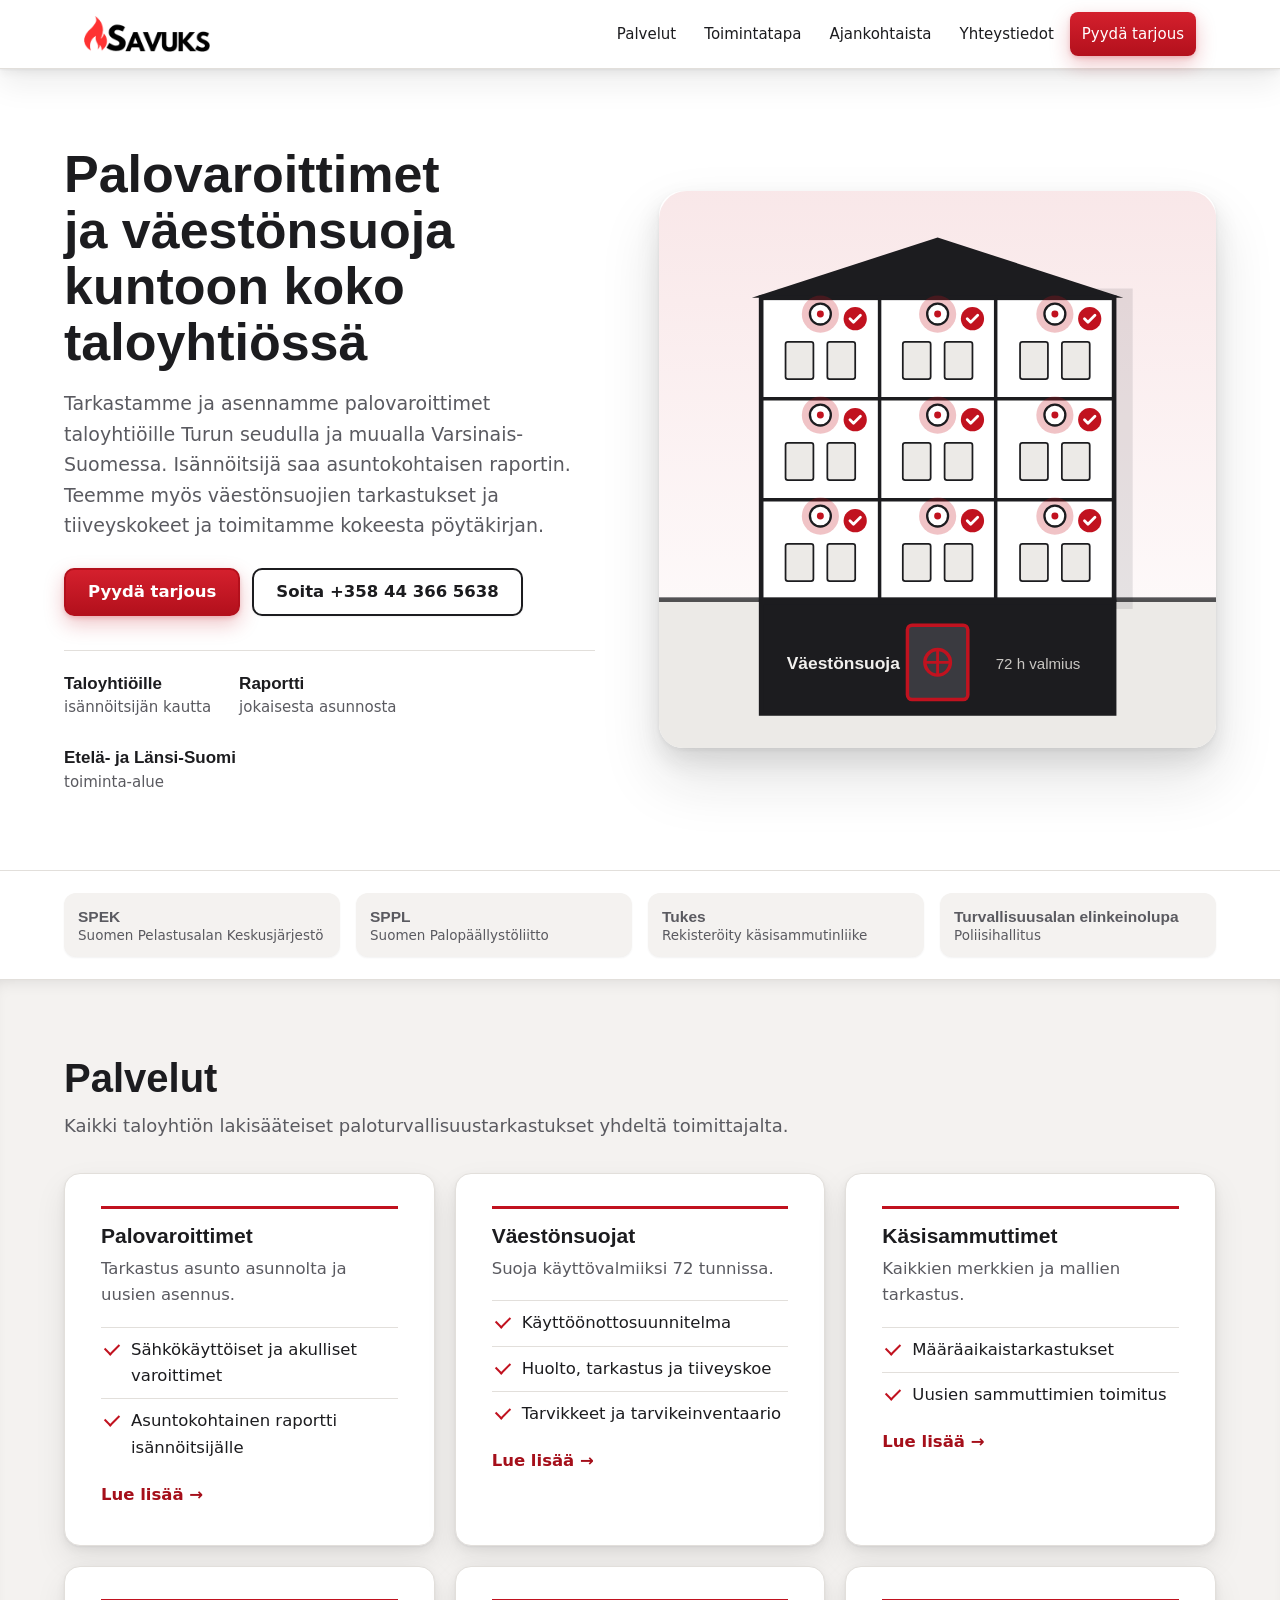
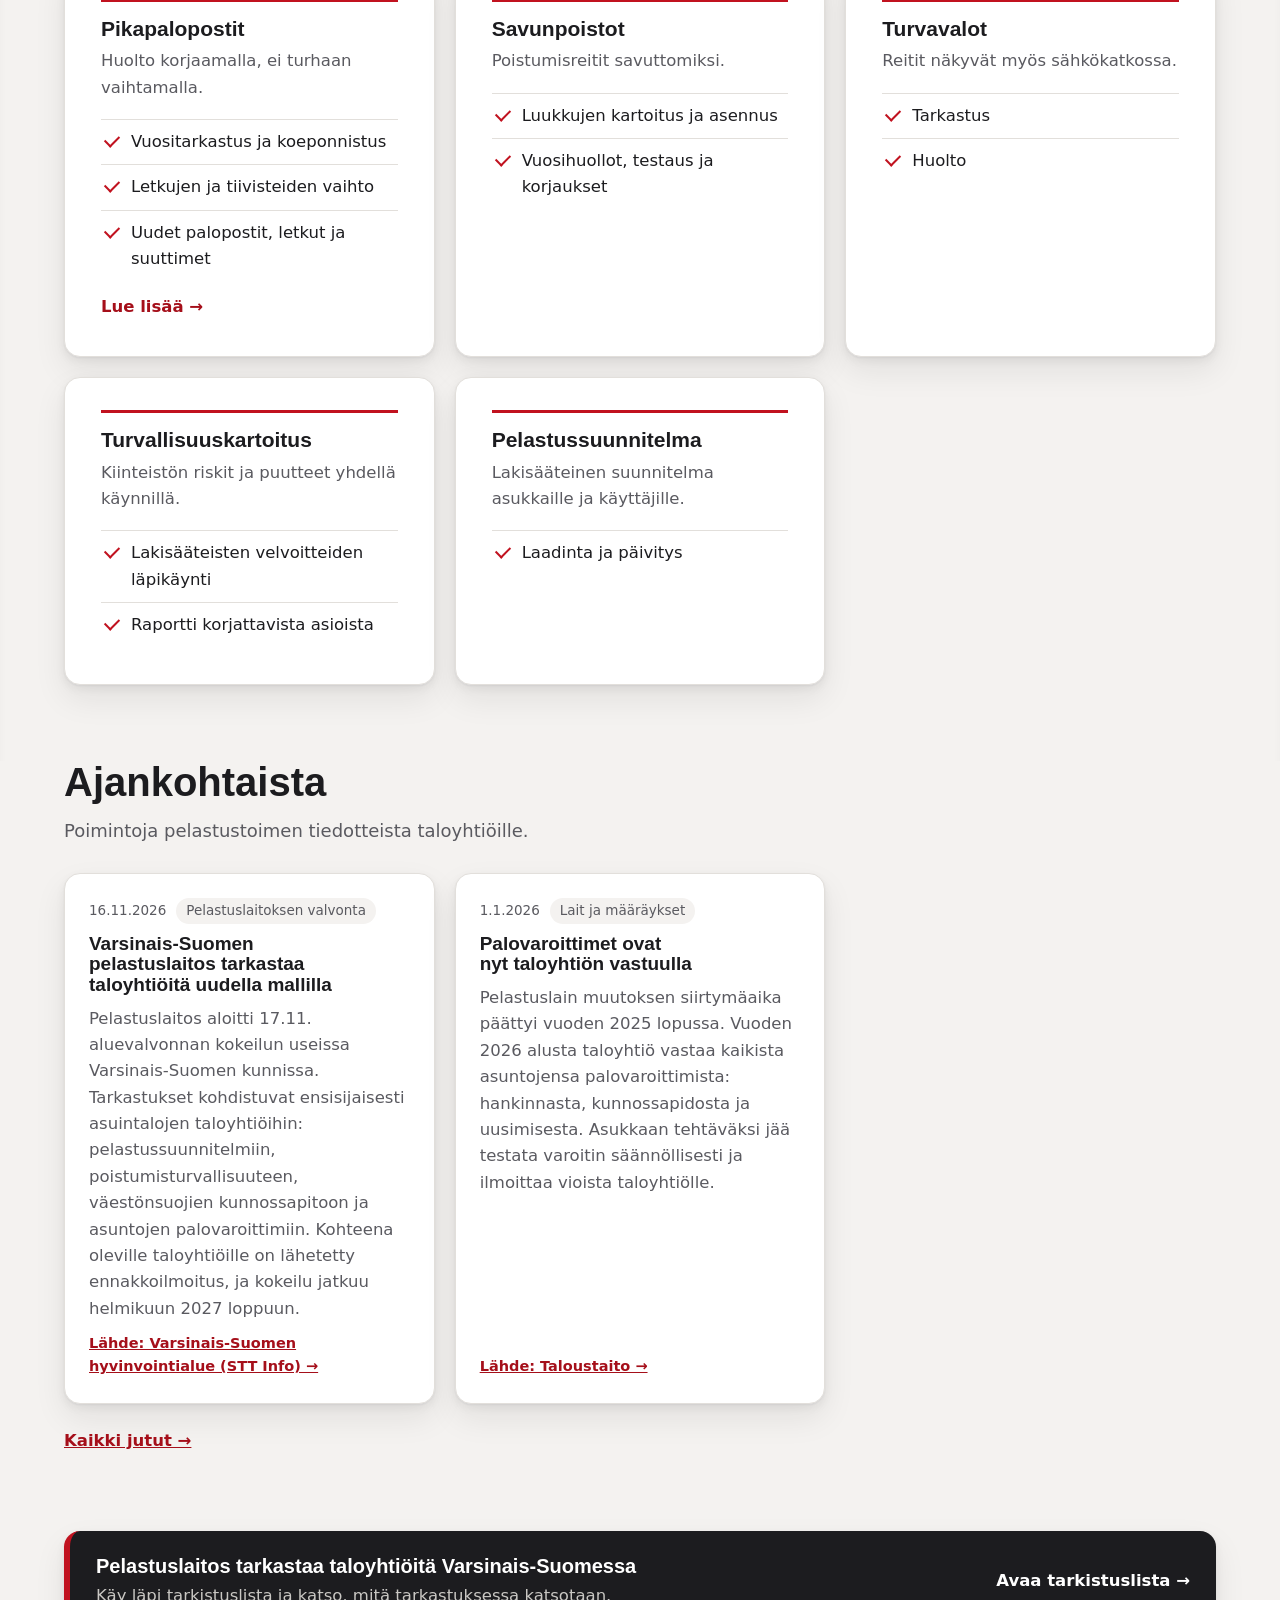
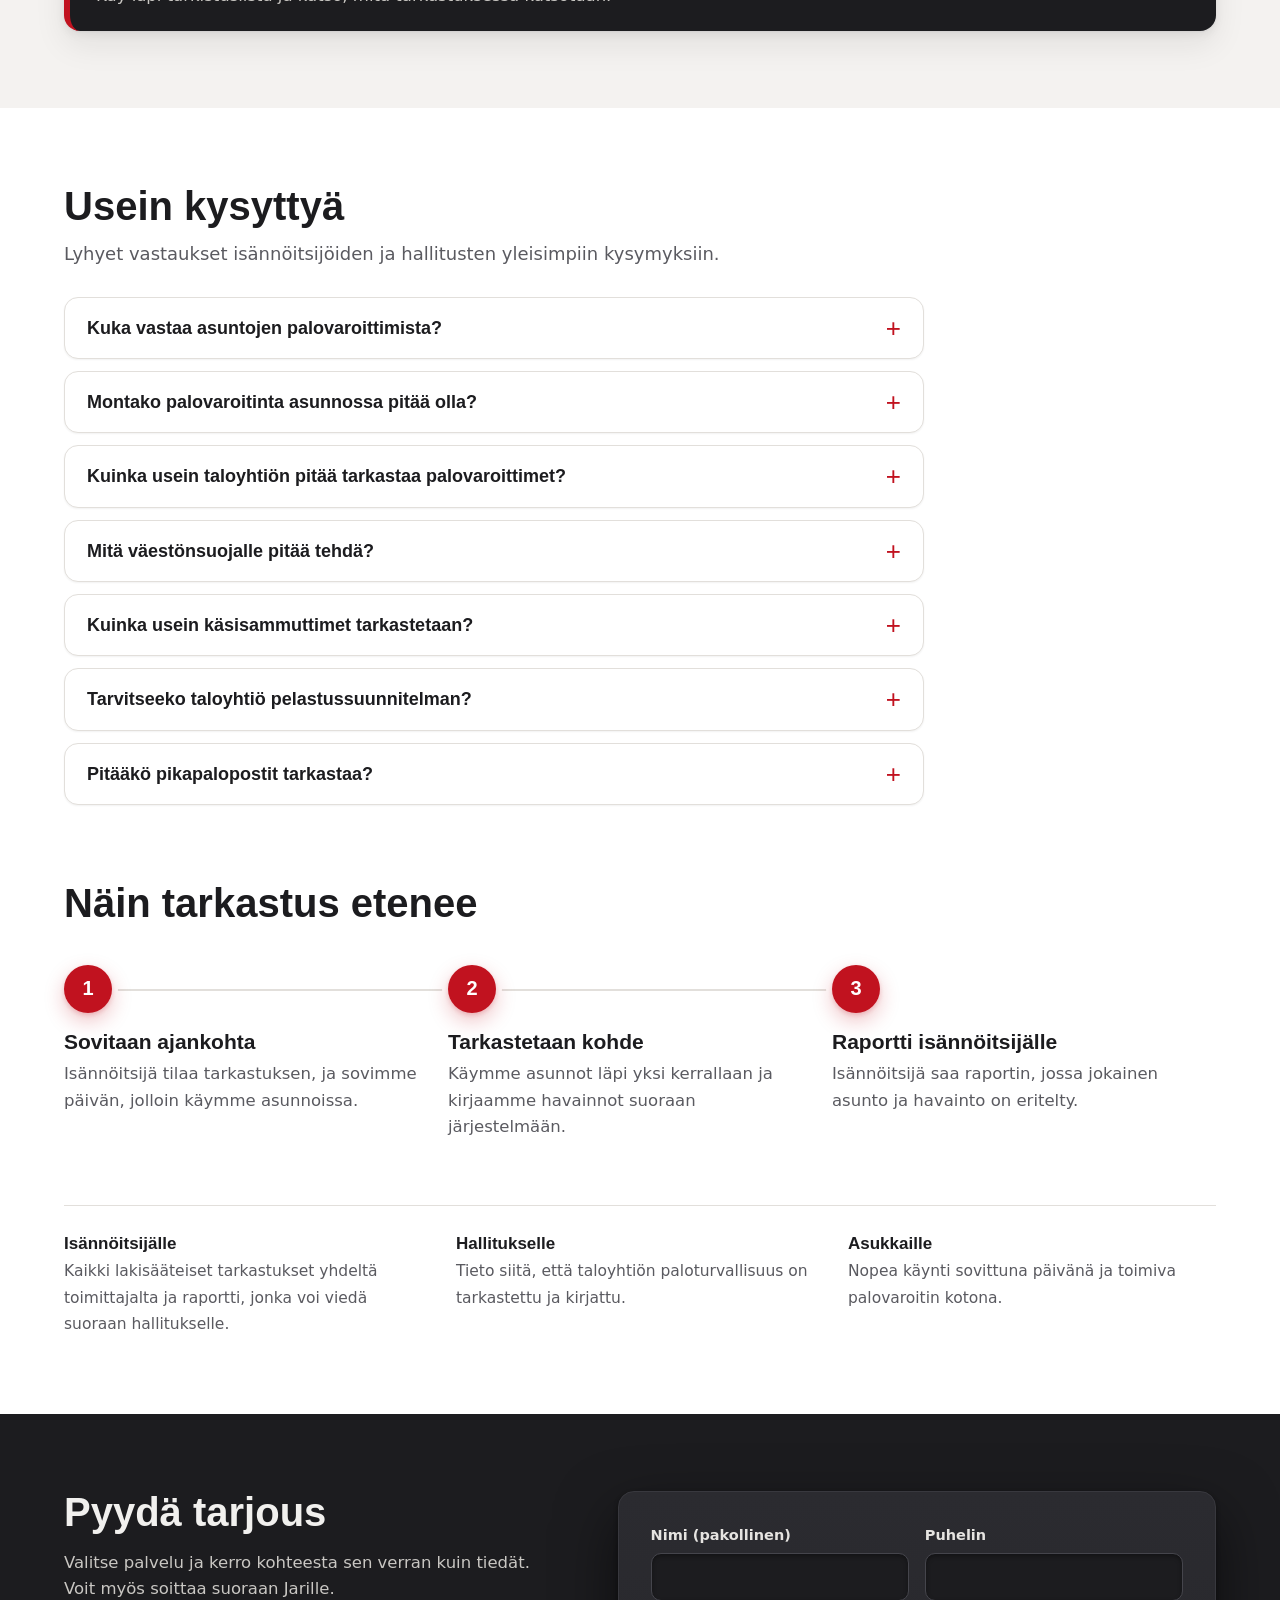
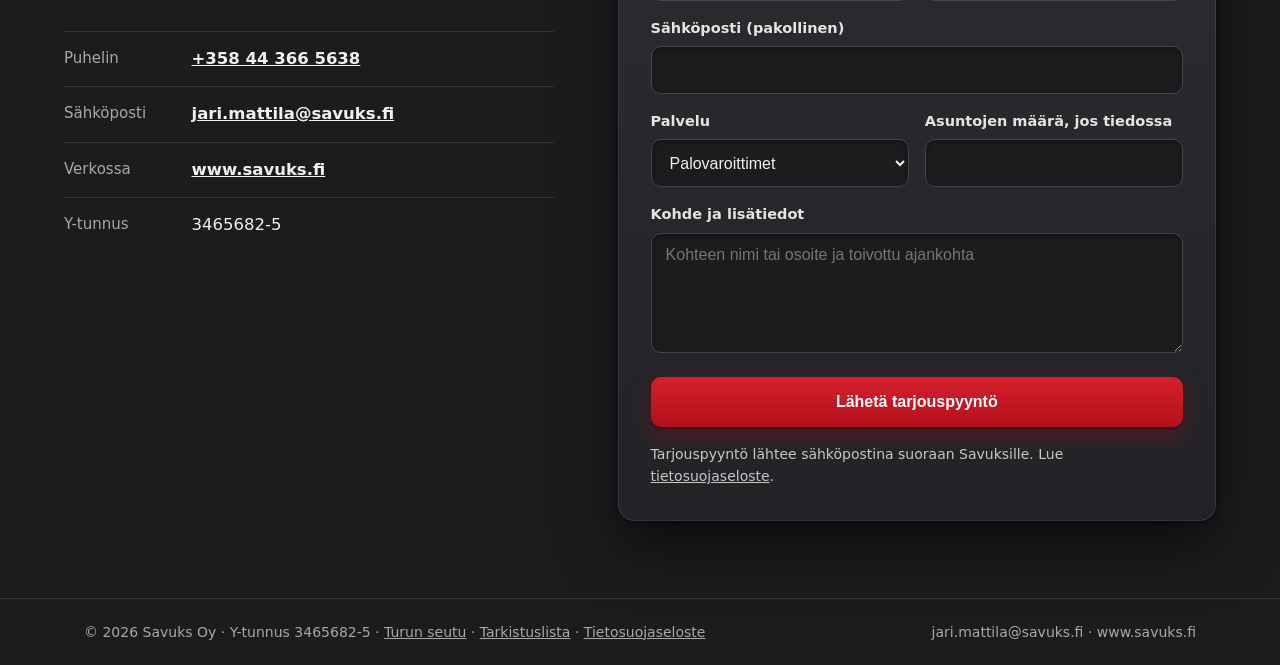
==== index.html @ 0948b520 "Tarjouspyyntöjen lähde: Google Ads -klikkauksen tunniste ilman evästeitä lahde.js kuljettaa gclid-tu" ====
<!DOCTYPE html>
<html lang="fi">
<head>
<meta charset="utf-8">
<meta name="viewport" content="width=device-width, initial-scale=1">
<title>Taloyhtiön paloturvallisuus Turun seudulla | Savuks Oy</title>
<meta name="description" content="Taloyhtiöiden paloturvallisuus yhdeltä toimittajalta: palovaroittimet, väestönsuojat, käsisammuttimet, pikapalopostit ja turvavalot. Etelä- ja Länsi-Suomi.">
<link rel="icon" href="[data-uri]">
<link rel="canonical" href="https://www.savuks.fi/">
<meta property="og:type" content="website">
<meta property="og:locale" content="fi_FI">
<meta property="og:site_name" content="Savuks Oy">
<meta property="og:title" content="Savuks Oy – taloyhtiön paloturvallisuus">
<meta property="og:description" content="Taloyhtiöiden paloturvallisuus yhdeltä toimittajalta: palovaroittimet, väestönsuojat, käsisammuttimet, pikapalopostit, savunpoistot ja turvavalot. Etelä- ja Länsi-Suomi.">
<meta property="og:url" content="https://www.savuks.fi/">
<meta property="og:image" content="https://www.savuks.fi/og-kuva.png">
<meta property="og:image:width" content="1200">
<meta property="og:image:height" content="630">
<meta name="twitter:card" content="summary_large_image">
<script type="application/ld+json">{"@context": "https://schema.org", "@type": "LocalBusiness", "name": "Savuks Oy", "url": "https://www.savuks.fi/", "logo": "https://www.savuks.fi/og-kuva.png", "image": "https://www.savuks.fi/og-kuva.png", "telephone": "+358443665638", "email": "jari.mattila@savuks.fi", "taxID": "3465682-5", "areaServed": ["Etelä-Suomi", "Länsi-Suomi"], "description": "Taloyhtiöiden paloturvallisuuspalvelut: palovaroittimet, väestönsuojat, käsisammuttimet, pikapalopostit, savunpoistot, turvavalot, turvallisuuskartoitukset ja pelastussuunnitelmat.", "makesOffer": [{"@type": "Offer", "itemOffered": {"@type": "Service", "name": "Palovaroittimien tarkastus ja asennus"}}, {"@type": "Offer", "itemOffered": {"@type": "Service", "name": "Väestönsuojan tarkastus, tiiveyskoe ja käyttöönottosuunnitelma"}}, {"@type": "Offer", "itemOffered": {"@type": "Service", "name": "Käsisammuttimien tarkastus ja huolto"}}, {"@type": "Offer", "itemOffered": {"@type": "Service", "name": "Pikapalopostien tarkastus, koeponnistus ja korjaukset"}}, {"@type": "Offer", "itemOffered": {"@type": "Service", "name": "Savunpoistojen huolto"}}, {"@type": "Offer", "itemOffered": {"@type": "Service", "name": "Turvavalojen tarkastus"}}, {"@type": "Offer", "itemOffered": {"@type": "Service", "name": "Turvallisuuskartoitus"}}, {"@type": "Offer", "itemOffered": {"@type": "Service", "name": "Pelastussuunnitelma"}}]}</script>
<script type="application/ld+json">{"@context": "https://schema.org", "@type": "FAQPage", "mainEntity": [{"@type": "Question", "name": "Kuka vastaa asuntojen palovaroittimista?", "acceptedAnswer": {"@type": "Answer", "text": "Vuoden 2026 alusta palovaroittimien hankinta, kunnossapito ja uusiminen ovat rakennuksen omistajan eli yleensä taloyhtiön vastuulla. Asukkaan tehtävä on testata varoitin säännöllisesti ja ilmoittaa vioista taloyhtiölle."}}, {"@type": "Question", "name": "Montako palovaroitinta asunnossa pitää olla?", "acceptedAnswer": {"@type": "Answer", "text": "Vähintään yksi palovaroitin asunnon jokaisen kerroksen tai tason alkavaa 60 neliömetriä kohden. Esimerkiksi yksitasoisessa 80 neliön asunnossa varoittimia tarvitaan vähintään kaksi. Makuuhuoneisiin ja eteiseen kannattaa sijoittaa omat varoittimet."}}, {"@type": "Question", "name": "Kuinka usein taloyhtiön pitää tarkastaa palovaroittimet?", "acceptedAnswer": {"@type": "Answer", "text": "Laki ei määrää kiinteää tarkastusväliä. Taloyhtiö päättää itse, miten varoittimet pidetään toimintakunnossa, ja siitä kannattaa tehdä kirjallinen suunnitelma. Isännöintiliitto ja Kiinteistöliitto ovat ehdottaneet vuosittaista tarkistuskierrosta. Palovaroittimen käyttöikä on tyypillisesti noin 10 vuotta; tarkista valmistajan vaihtosuositus."}}, {"@type": "Question", "name": "Mitä väestönsuojalle pitää tehdä?", "acceptedAnswer": {"@type": "Answer", "text": "Väestönsuoja on pidettävä sellaisessa kunnossa, että se saadaan käyttöön 72 tunnissa viranomaisen määräyksestä. Suojan laitteet on tarkastettava ja huollettava vähintään 10 vuoden välein, ja tarkastuksesta laaditaan pöytäkirja. Tiiveyskoe tehdään yleisen suosituksen mukaan noin 10 vuoden välein, ja suojan kunto kannattaa käydä läpi omatoimisesti vuosittain. Lisäksi tarvitaan suunnitelma suojan tyhjentämisestä ja käyttökuntoon saattamisesta."}}, {"@type": "Question", "name": "Kuinka usein käsisammuttimet tarkastetaan?", "acceptedAnswer": {"@type": "Answer", "text": "Käsisammutin tarkastetaan kahden vuoden välein, tai vuoden välein, jos se on alttiina kosteudelle, tärinälle, lämpötilan vaihtelulle tai pakkaselle. Huolto tehdään enintään 10 vuoden välein tai valmistajan ilmoittamaa lyhyempää väliä noudattaen."}}, {"@type": "Question", "name": "Tarvitseeko taloyhtiö pelastussuunnitelman?", "acceptedAnswer": {"@type": "Answer", "text": "Kyllä, jos rakennuksessa on vähintään kolme asuntoa. Suunnitelma pitää pitää ajan tasalla ja asukkaiden saatavilla."}}, {"@type": "Question", "name": "Pitääkö pikapalopostit tarkastaa?", "acceptedAnswer": {"@type": "Answer", "text": "Suosittelemme pikapalopostien tarkastusta kerran vuodessa ja letkujen koeponnistusta viiden vuoden välein. Tarkista myös kiinteistövakuutuksesi suojeluohje, sillä se voi edellyttää tiettyä tarkastusväliä. Usein kuluneen letkun tai tiivisteen vaihto riittää, eikä koko palopostia tarvitse uusia."}}]}</script>
<link rel="preload" href="/fonts/archivo.woff2" as="font" type="font/woff2" crossorigin>
<link rel="preload" href="/fonts/inter.woff2" as="font" type="font/woff2" crossorigin>
<link rel="stylesheet" href="/style.css">
</head>
<body>

<header>
  <div class="wrap">
    <a class="logo" href="#top"><img src="[data-uri]" alt="Savuks Oy" width="500" height="144"></a>
    <nav aria-label="Päävalikko">
      <a href="#palvelut">Palvelut</a>
      <a href="#toimintatapa">Toimintatapa</a>
      <a href="ajankohtaista.html">Ajankohtaista</a>
      <a href="#yhteystiedot">Yhteystiedot</a>
      <a class="cta" href="#yhteystiedot">Pyydä tarjous</a>
    </nav>
  </div>
</header>

<main id="top">
<section class="band hero">
  <div class="wrap">
    <div>
      <h1>Palovaroittimet ja väestönsuoja kuntoon koko taloyhtiössä</h1>
      <p class="lead">Tarkastamme ja asennamme palovaroittimet taloyhtiöille Turun seudulla ja muualla Varsinais-Suomessa. Isännöitsijä saa asuntokohtaisen raportin. Teemme myös väestönsuojien tarkastukset ja tiiveyskokeet ja toimitamme kokeesta pöytäkirjan.</p>
      <div class="btns">
        <a class="btn p" href="#yhteystiedot">Pyydä tarjous</a>
        <a class="btn" href="tel:+358443665638">Soita +358 44 366 5638</a>
      </div>
      <div class="facts">
        <div><b>Taloyhtiöille</b>isännöitsijän kautta</div>
        <div><b>Raportti</b>jokaisesta asunnosta</div>
        <div><b>Etelä- ja Länsi-Suomi</b>toiminta-alue</div>
      </div>
    </div>

    <div class="fig" role="img" aria-label="Kerrostalon poikkileikkaus: jokaisessa asunnossa tarkastettu palovaroitin, kellarissa väestönsuoja">
      <svg viewBox="0 0 480 480">
        <defs>
          <linearGradient id="sky" x1="0" y1="0" x2="0" y2="1"><stop offset="0" stop-color="#c1121f" stop-opacity=".10"/><stop offset="1" stop-color="#c1121f" stop-opacity="0"/></linearGradient>
          <g id="det"><circle r="9" fill="var(--wall)" stroke="var(--ink)" stroke-width="2"/><circle r="3" fill="#c1121f"/></g>
          <g id="ok"><circle r="10" fill="#c1121f"/><path d="M-4.5 0l3 3 6-6" fill="none" stroke="#fff" stroke-width="2.4" stroke-linecap="round" stroke-linejoin="round"/></g>
        </defs>
        <rect x="0" y="0" width="480" height="480" rx="24" fill="url(#sky)"/>
        <!-- maa -->
        <rect x="0" y="352" width="480" height="128" fill="var(--wall2)"/>
        <rect x="0" y="350" width="480" height="4" fill="var(--ink)" opacity=".75"/>
        <!-- talon varjo ja runko -->
        <rect x="92" y="78" width="306" height="276" fill="var(--ink)" opacity=".10" transform="translate(10 6)"/>
        <path d="M80 92 L240 40 L400 92 Z" fill="var(--ink)"/>
        <rect x="88" y="92" width="304" height="260" fill="var(--wall)" stroke="var(--ink)" stroke-width="4"/>
        <!-- välipohjat ja seinät -->
        <g stroke="var(--ink)" stroke-width="3">
          <line x1="88" y1="179" x2="392" y2="179"/><line x1="88" y1="266" x2="392" y2="266"/>
          <line x1="190" y1="92" x2="190" y2="352"/><line x1="290" y1="92" x2="290" y2="352"/>
        </g>
        <!-- ikkunat -->
        <g id="wins" fill="var(--wall2)" stroke="var(--ink)" stroke-width="1.5"></g>
        <!-- palovaroittimet -->
        <g id="dets"></g>
        <!-- kellari / väestönsuoja -->
        <rect x="88" y="354" width="304" height="96" fill="var(--deep)"/>
        <rect x="88" y="354" width="304" height="96" fill="none" stroke="var(--ink)" stroke-width="4"/>
        <rect x="214" y="374" width="52" height="64" rx="4" fill="#3a3a40" stroke="#c1121f" stroke-width="3"/>
        <circle cx="240" cy="406" r="11" fill="none" stroke="#c1121f" stroke-width="3"/>
        <path d="M240 395v22M229 406h22" stroke="#c1121f" stroke-width="2.5"/>
        <text x="110" y="412" fill="#f1f0ee" font-family="Archivo,sans-serif" font-weight="700" font-size="15">Väestönsuoja</text>
        <text x="290" y="412" fill="#c9c7c3" font-family="Inter,sans-serif" font-size="13">72 h valmius</text>
      </svg>
    </div>
  </div>
</section>

<section class="trust" aria-label="Luvat ja jäsenyydet">
  <div class="wrap">
      <div class="badge"><img src="logot/spek.png" alt="SPEK" onerror="this.remove()"><span><b>SPEK</b>Suomen Pelastusalan Keskusjärjestö</span></div>
      <div class="badge"><img src="logot/sppl.png" alt="SPPL" onerror="this.remove()"><span><b>SPPL</b>Suomen Palopäällystöliitto</span></div>
      <div class="badge"><img src="logot/tukes.png" alt="Tukes" onerror="this.remove()"><span><b>Tukes</b>Rekisteröity käsisammutinliike</span></div>
      <div class="badge"><img src="logot/elinkeinolupa.png" alt="Turvallisuusalan elinkeinolupa" onerror="this.remove()"><span><b>Turvallisuusalan elinkeinolupa</b>Poliisihallitus</span></div>
  </div>
</section>

<section class="band svc" id="palvelut">
  <div class="wrap">
    <h2>Palvelut</h2>
    <p class="sub">Kaikki taloyhtiön lakisääteiset paloturvallisuustarkastukset yhdeltä toimittajalta.</p>
    <div class="grid3">
      <article class="card">
        <h3><a href="palovaroittimet.html">Palovaroittimet</a></h3>
        <p>Tarkastus asunto asunnolta ja uusien asennus.</p>
        <ul><li>Sähkökäyttöiset ja akulliset varoittimet</li><li>Asuntokohtainen raportti isännöitsijälle</li></ul>
        <a class="more" href="palovaroittimet.html">Lue lisää →</a>
      </article>
      <article class="card">
        <h3><a href="vaestonsuojat.html">Väestönsuojat</a></h3>
        <p>Suoja käyttövalmiiksi 72 tunnissa.</p>
        <ul><li>Käyttöönottosuunnitelma</li><li>Huolto, tarkastus ja tiiveyskoe</li><li>Tarvikkeet ja tarvikeinventaario</li></ul>
        <a class="more" href="vaestonsuojat.html">Lue lisää →</a>
      </article>
      <article class="card">
        <h3><a href="kasisammuttimet.html">Käsisammuttimet</a></h3>
        <p>Kaikkien merkkien ja mallien tarkastus.</p>
        <ul><li>Määräaikaistarkastukset</li><li>Uusien sammuttimien toimitus</li></ul>
        <a class="more" href="kasisammuttimet.html">Lue lisää →</a>
      </article>
      <article class="card">
        <h3><a href="pikapalopostit.html">Pikapalopostit</a></h3>
        <p>Huolto korjaamalla, ei turhaan vaihtamalla.</p>
        <ul><li>Vuositarkastus ja koeponnistus</li><li>Letkujen ja tiivisteiden vaihto</li><li>Uudet palopostit, letkut ja suuttimet</li></ul>
        <a class="more" href="pikapalopostit.html">Lue lisää →</a>
      </article>
      <article class="card">
        <h3>Savunpoistot</h3>
        <p>Poistumisreitit savuttomiksi.</p>
        <ul><li>Luukkujen kartoitus ja asennus</li><li>Vuosihuollot, testaus ja korjaukset</li></ul>
      </article>
      <article class="card">
        <h3>Turvavalot</h3>
        <p>Reitit näkyvät myös sähkökatkossa.</p>
        <ul><li>Tarkastus</li><li>Huolto</li></ul>
      </article>
      <article class="card">
        <h3>Turvallisuuskartoitus</h3>
        <p>Kiinteistön riskit ja puutteet yhdellä käynnillä.</p>
        <ul><li>Lakisääteisten velvoitteiden läpikäynti</li><li>Raportti korjattavista asioista</li></ul>
      </article>
      <article class="card">
        <h3>Pelastussuunnitelma</h3>
        <p>Lakisääteinen suunnitelma asukkaille ja käyttäjille.</p>
        <ul><li>Laadinta ja päivitys</li></ul>
      </article>
    </div>
  </div>
</section>

<section class="band svc" id="ajankohtaista" style="box-shadow:none;padding-top:0">
  <div class="wrap">
    <h2>Ajankohtaista</h2>
    <p class="sub">Poimintoja pelastustoimen tiedotteista taloyhtiöille.</p>
    <div class="news" data-uutiset="3"><p class="empty">Ladataan…</p></div>
    <a class="morelink" href="ajankohtaista.html">Kaikki jutut →</a>
  </div>
</section>

<section class="band svc" id="tarkastus" style="box-shadow:none;padding-top:0">
  <div class="wrap">
    <a class="promo" href="tarkistuslista.html">
      <span><b>Pelastuslaitos tarkastaa taloyhtiöitä Varsinais-Suomessa</b>Käy läpi tarkistuslista ja katso, mitä tarkastuksessa katsotaan.</span>
      <span class="go">Avaa tarkistuslista →</span>
    </a>
  </div>
</section>

<section class="band" id="ukk">
  <div class="wrap">
    <h2>Usein kysyttyä</h2>
    <p class="sub">Lyhyet vastaukset isännöitsijöiden ja hallitusten yleisimpiin kysymyksiin.</p>
    <div class="faq">
      <details class="qa"><summary>Kuka vastaa asuntojen palovaroittimista?</summary><div><p>Vuoden 2026 alusta palovaroittimien hankinta, kunnossapito ja uusiminen ovat rakennuksen omistajan eli yleensä taloyhtiön vastuulla. Asukkaan tehtävä on testata varoitin säännöllisesti ja ilmoittaa vioista taloyhtiölle.</p><p class="qsrc">Lähde: <a href="https://pirkanmaa.kiinteistoliitto.fi/media/ej0a4fl5/asuntokohtaisetpalovaroittimetsiirtyivattaloyhtionvastuulle.pdf" rel="noopener" target="_blank">Kiinteistöliitto Pirkanmaa</a></p></div></details>
      <details class="qa"><summary>Montako palovaroitinta asunnossa pitää olla?</summary><div><p>Vähintään yksi palovaroitin asunnon jokaisen kerroksen tai tason alkavaa 60 neliömetriä kohden. Esimerkiksi yksitasoisessa 80 neliön asunnossa varoittimia tarvitaan vähintään kaksi. Makuuhuoneisiin ja eteiseen kannattaa sijoittaa omat varoittimet.</p><p class="qsrc">Lähde: <a href="https://valtioneuvosto.fi/-/1410869/sisaministerion-asetus-palovaroittimista-on-uusittu" rel="noopener" target="_blank">Sisäministeriö</a></p></div></details>
      <details class="qa"><summary>Kuinka usein taloyhtiön pitää tarkastaa palovaroittimet?</summary><div><p>Laki ei määrää kiinteää tarkastusväliä. Taloyhtiö päättää itse, miten varoittimet pidetään toimintakunnossa, ja siitä kannattaa tehdä kirjallinen suunnitelma. Isännöintiliitto ja Kiinteistöliitto ovat ehdottaneet vuosittaista tarkistuskierrosta. Palovaroittimen käyttöikä on tyypillisesti noin 10 vuotta; tarkista valmistajan vaihtosuositus.</p><p class="qsrc">Lähde: <a href="https://www.verkkouutiset.fi/a/vaarinkasityksia-palovaroittimista-taloyhtio-ei-ole-velvollinen-tarkastamaan-vuosittain/" rel="noopener" target="_blank">Verkkouutiset</a></p></div></details>
      <details class="qa"><summary>Mitä väestönsuojalle pitää tehdä?</summary><div><p>Väestönsuoja on pidettävä sellaisessa kunnossa, että se saadaan käyttöön 72 tunnissa viranomaisen määräyksestä. Suojan laitteet on tarkastettava ja huollettava vähintään 10 vuoden välein, ja tarkastuksesta laaditaan pöytäkirja. Tiiveyskoe tehdään yleisen suosituksen mukaan noin 10 vuoden välein, ja suojan kunto kannattaa käydä läpi omatoimisesti vuosittain. Lisäksi tarvitaan suunnitelma suojan tyhjentämisestä ja käyttökuntoon saattamisesta.</p><p class="qsrc">Lähteet: <a href="https://finlex.fi/api/media/statute/97201/mainPdf/main.pdf" rel="noopener" target="_blank">SM:n asetus 506/2011, 20 §</a>, <a href="https://www.kiinteistoliitto.fi/media/ma5mhldn/varautuminentaloyhtiossa.pdf" rel="noopener" target="_blank">Kiinteistöliitto</a> · <a href="vaestonsuojat.html">Väestönsuojapalvelut</a></p></div></details>
      <details class="qa"><summary>Kuinka usein käsisammuttimet tarkastetaan?</summary><div><p>Käsisammutin tarkastetaan kahden vuoden välein, tai vuoden välein, jos se on alttiina kosteudelle, tärinälle, lämpötilan vaihtelulle tai pakkaselle. Huolto tehdään enintään 10 vuoden välein tai valmistajan ilmoittamaa lyhyempää väliä noudattaen.</p><p class="qsrc">Lähde: <a href="https://valtioneuvosto.fi/-/1410869/paloturvallisuuslaitteita-koskeva-saantely-uudistuu" rel="noopener" target="_blank">Sisäministeriö</a></p></div></details>
      <details class="qa"><summary>Tarvitseeko taloyhtiö pelastussuunnitelman?</summary><div><p>Kyllä, jos rakennuksessa on vähintään kolme asuntoa. Suunnitelma pitää pitää ajan tasalla ja asukkaiden saatavilla.</p><p class="qsrc">Lähde: <a href="https://www.suomi.fi/citizen/safety-and-security/emergencies-and-security/guide/safety-at-home/emergency-plan-for-residential-property" rel="noopener" target="_blank">Suomi.fi</a></p></div></details>
      <details class="qa"><summary>Pitääkö pikapalopostit tarkastaa?</summary><div><p>Suosittelemme pikapalopostien tarkastusta kerran vuodessa ja letkujen koeponnistusta viiden vuoden välein. Tarkista myös kiinteistövakuutuksesi suojeluohje, sillä se voi edellyttää tiettyä tarkastusväliä. Usein kuluneen letkun tai tiivisteen vaihto riittää, eikä koko palopostia tarvitse uusia.</p></div></details>
    </div>
  </div>
</section>

<section class="band" id="toimintatapa" style="padding-top:0">
  <div class="wrap">
    <h2>Näin tarkastus etenee</h2>
    <div class="steps">
      <div class="step"><div class="n">1</div><h3>Sovitaan ajankohta</h3><p>Isännöitsijä tilaa tarkastuksen, ja sovimme päivän, jolloin käymme asunnoissa.</p></div>
      <div class="step"><div class="n">2</div><h3>Tarkastetaan kohde</h3><p>Käymme asunnot läpi yksi kerrallaan ja kirjaamme havainnot suoraan järjestelmään.</p></div>
      <div class="step"><div class="n">3</div><h3>Raportti isännöitsijälle</h3><p>Isännöitsijä saa raportin, jossa jokainen asunto ja havainto on eritelty.</p></div>
    </div>
    <div class="who">
      <div><b>Isännöitsijälle</b><span>Kaikki lakisääteiset tarkastukset yhdeltä toimittajalta ja raportti, jonka voi viedä suoraan hallitukselle.</span></div>
      <div><b>Hallitukselle</b><span>Tieto siitä, että taloyhtiön paloturvallisuus on tarkastettu ja kirjattu.</span></div>
      <div><b>Asukkaille</b><span>Nopea käynti sovittuna päivänä ja toimiva palovaroitin kotona.</span></div>
    </div>
  </div>
</section>

<section class="band contact" id="yhteystiedot">
  <div class="wrap">
    <div>
      <h2>Pyydä tarjous</h2>
      <p style="margin-top:16px">Valitse palvelu ja kerro kohteesta sen verran kuin tiedät. Voit myös soittaa suoraan Jarille.</p>
      <ul class="cl">
        <li><span>Puhelin</span><a href="tel:+358443665638">+358 44 366 5638</a></li>
        <li><span>Sähköposti</span><a href="mailto:jari.mattila@savuks.fi">jari.mattila@savuks.fi</a></li>
        <li><span>Verkossa</span><a href="https://www.savuks.fi">www.savuks.fi</a></li>
        <li><span>Y-tunnus</span>3465682-5</li>
      </ul>
    </div>
    <form id="f" novalidate>
      <div class="row2">
        <div><label for="nimi">Nimi (pakollinen)</label><input id="nimi" name="nimi" autocomplete="name" required></div>
        <div><label for="puh">Puhelin</label><input id="puh" name="puh" type="tel" autocomplete="tel"></div>
      </div>
      <div><label for="email">Sähköposti (pakollinen)</label><input id="email" name="email" type="email" autocomplete="email" required></div>
      <div class="row2">
        <div><label for="palvelu">Palvelu</label>
          <select id="palvelu" name="palvelu">
            <option>Palovaroittimet</option>
            <option>Väestönsuojat</option>
            <option>Käsisammuttimet</option>
            <option>Pikapalopostit</option>
            <option>Savunpoistot</option>
            <option>Turvavalot</option>
            <option>Turvallisuuskartoitus</option>
            <option>Pelastussuunnitelma</option>
            <option>Useampi palvelu</option>
          </select></div>
        <div><label for="asunnot">Asuntojen määrä, jos tiedossa</label><input id="asunnot" name="asunnot" inputmode="numeric"></div>
      </div>
      <div><label for="viesti">Kohde ja lisätiedot</label><textarea id="viesti" name="viesti" placeholder="Kohteen nimi tai osoite ja toivottu ajankohta"></textarea></div>
      <div class="hp" aria-hidden="true"><label for="sivusto">Jätä tyhjäksi</label><input id="sivusto" name="sivusto" tabindex="-1" autocomplete="off"></div>
      <button type="submit" id="laheta">Lähetä tarjouspyyntö</button>
      <p id="lomake-tila" role="status"></p>
      <p class="note">Tarjouspyyntö lähtee sähköpostina suoraan Savuksille. Lue <a href="tietosuoja.html">tietosuojaseloste</a>.</p>
    </form>
  </div>
</section>
</main>

<footer>
  <div class="wrap">
    <span>© <span id="y">2026</span> Savuks Oy · Y-tunnus 3465682-5 · <a href="turun-seutu.html">Turun seutu</a> · <a href="tarkistuslista.html">Tarkistuslista</a> · <a href="tietosuoja.html">Tietosuojaseloste</a></span>
    <span>jari.mattila@savuks.fi · www.savuks.fi</span>
  </div>
</footer>

<script>
{
  const NS = "http://www.w3.org/2000/svg";
  const cols = [139, 240, 341], rows = [92, 179, 266];
  const wins = document.getElementById("wins"), dets = document.getElementById("dets");
  let w = "", d = "", i = 0;
  for (const y of rows) for (const x of cols) {
    w += `<rect x="${x - 30}" y="${y + 38}" width="24" height="32" rx="2"/><rect x="${x + 6}" y="${y + 38}" width="24" height="32" rx="2"/>`;
    d += `<g transform="translate(${x} ${y + 14})"><circle r="16" fill="#c1121f" opacity=".25" class="pulse" style="animation-delay:${(i * 0.27).toFixed(2)}s"/><use href="#det"/></g>`;
    d += `<g transform="translate(${x + 30} ${y + 18})"><use href="#ok"/></g>`;
    i++;
  }
  wins.innerHTML = w; dets.innerHTML = d;

  document.getElementById("y").textContent = new Date().getFullYear();

  const f = document.getElementById("f"), ok = document.getElementById("lomake-tila"), btn = document.getElementById("laheta");
  const v = (id) => document.getElementById(id).value.trim();
  const ilmoita = (teksti, virhe, linkki) => {
    ok.style.display = "block";
    ok.style.background = virhe ? "#4a1c1f" : ""; ok.style.color = virhe ? "#ffd9d9" : "";
    ok.textContent = teksti;
    if (linkki) { const a = document.createElement("a"); a.href = linkki; a.textContent = " Lähetä sähköpostilla."; a.style.color = "inherit"; ok.append(a); }
  };
  const mailto = () => {
    const body = ["Nimi: " + v("nimi"), "Puhelin: " + v("puh"), "Sähköposti: " + v("email"),
      "Palvelu: " + v("palvelu"), "Asuntoja: " + v("asunnot"), "", v("viesti")].join("\n");
    return "mailto:jari.mattila@savuks.fi?subject=" + encodeURIComponent("Tarjouspyyntö: " + v("palvelu")) + "&body=" + encodeURIComponent(body);
  };
  try {
    const pv = new URLSearchParams(location.search).get("palvelu");
    const sel = document.getElementById("palvelu");
    if (pv && [...sel.options].some((o) => o.text === pv)) sel.value = pv;
  } catch (e) {}
  f.addEventListener("submit", async (e) => {
    e.preventDefault();
    if (!v("nimi") || !/^[^\s@]+@[^\s@]+\.[^\s@]+$/.test(v("email"))) { ilmoita("Täytä nimi ja toimiva sähköpostiosoite.", true); return; }
    btn.disabled = true; btn.textContent = "Lähetetään…";
    try {
      const r = await fetch("/api/tarjous", { method: "POST", headers: { "Content-Type": "application/json" },
        body: JSON.stringify({ nimi: v("nimi"), email: v("email"), puh: v("puh"), palvelu: v("palvelu"), asunnot: v("asunnot"), viesti: v("viesti"), sivusto: v("sivusto"), gclid: new URLSearchParams(location.search).get("gclid") || "" }) });
      const d = await r.json().catch(() => ({}));
      if (r.ok && d.ok) { f.reset(); ilmoita("Kiitos! Tarjouspyyntösi on lähetetty. Otamme yhteyttä antamaasi sähköpostiosoitteeseen tai puhelinnumeroon."); }
      else ilmoita((d.virhe || "Lähetys epäonnistui.") + " Voit myös soittaa +358 44 366 5638.", true, r.status >= 500 ? mailto() : null);
    } catch (err) {
      ilmoita("Lähetys epäonnistui. Voit myös soittaa +358 44 366 5638.", true, mailto());
    }
    btn.disabled = false; btn.textContent = "Lähetä tarjouspyyntö";
  });
}
</script>
<script src="uutiset.js"></script>
<script src="lahde.js" defer></script>
</body>
</html>
---- style.css ----
/* Fontit omalta palvelimelta (Archivo ja Inter, variable, latin) */
@font-face{font-family:Archivo;src:url(/fonts/archivo.woff2) format("woff2");font-weight:100 900;font-style:normal;font-display:swap}
@font-face{font-family:Inter;src:url(/fonts/inter.woff2) format("woff2");font-weight:100 900;font-style:normal;font-display:swap}
/* VOICE: asiallinen, luotettava, suora – isännöitsijä ja hallitus lukevat
   IDEA: tarkastuspöytäkirja ja talon poikkileikkaus, jossa jokainen asunto kuitataan
   PICTURE: kerrostalon leikkaus, palovaroitin joka huoneistossa, väestönsuoja kellarissa
   COLOUR and TYPE: valkoinen, hiili #1c1c1f, Savuks-punainen #c1121f; Archivo + Inter
   LAYOUT: koko leveyden kaistat, hero jossa leikkauskuva, palvelut, toimintatapa, yhteystiedot */
:root{color-scheme:light dark;
  --bg:light-dark(#ffffff,#141416);--ink:light-dark(#1c1c1f,#f1f0ee);--mute:light-dark(#5a5a60,#a9a8a6);
  --red:#c1121f;--redink:light-dark(#a50f1a,#ff6b6b);--panel:light-dark(#f4f2f0,#1e1e21);--line:light-dark(#e2dfdb,#2e2e33);
  --deep:light-dark(#1c1c1f,#0c0c0e);
  --sh1:0 1px 2px rgba(28,28,31,.06);
  --sh2:0 1px 2px rgba(28,28,31,.05),0 4px 10px rgba(28,28,31,.06),0 14px 32px rgba(28,28,31,.08);
  --sh3:0 2px 4px rgba(28,28,31,.06),0 12px 24px rgba(28,28,31,.10),0 30px 60px rgba(28,28,31,.13);
  --shr:0 2px 4px rgba(193,18,31,.18),0 8px 20px rgba(193,18,31,.25)}
:root[data-theme=dark]{--sh1:0 1px 2px rgba(0,0,0,.5);--sh2:0 1px 2px rgba(0,0,0,.45),0 10px 30px rgba(0,0,0,.5);--sh3:0 2px 4px rgba(0,0,0,.5),0 22px 54px rgba(0,0,0,.65);--shr:0 2px 4px rgba(0,0,0,.4),0 8px 22px rgba(193,18,31,.3)}
@media(prefers-color-scheme:dark){:root:not([data-theme=light]){--sh1:0 1px 2px rgba(0,0,0,.5);--sh2:0 1px 2px rgba(0,0,0,.45),0 10px 30px rgba(0,0,0,.5);--sh3:0 2px 4px rgba(0,0,0,.5),0 22px 54px rgba(0,0,0,.65);--shr:0 2px 4px rgba(0,0,0,.4),0 8px 22px rgba(193,18,31,.3)}}
:root{--wall:light-dark(#ffffff,#26262a);--wall2:light-dark(#eceae7,#1f1f23)}
:root[data-theme=light]{color-scheme:light}:root[data-theme=dark]{color-scheme:dark}
*{box-sizing:border-box;min-width:0}
html{scroll-padding-top:72px;scroll-behavior:smooth}
@media(prefers-reduced-motion:reduce){html{scroll-behavior:auto}}
body{margin:0;background:var(--bg);color:var(--ink);font:16.5px/1.6 Inter,system-ui,sans-serif;overflow-x:clip}
h1,h2,h3{font-family:Archivo,Inter,sans-serif;line-height:1.08;text-wrap:balance;margin:0}
h1{font-size:clamp(34px,5vw,52px);font-weight:800}
h2{font-size:clamp(28px,3.6vw,40px);font-weight:800}
h3{font-size:21px;font-weight:700}
p{margin:0 0 1em;max-width:66ch}
a{color:inherit}
.wrap{max-width:1240px;margin:0 auto}
.band{padding:clamp(40px,6vw,88px) max(5vw,16px)}

/* Yläpalkki */
header{position:sticky;top:0;z-index:5;box-shadow:var(--sh2);background:color-mix(in srgb,var(--bg) 92%,transparent);backdrop-filter:blur(8px);border-bottom:1px solid var(--line)}
header .wrap{display:flex;align-items:center;justify-content:space-between;gap:16px;flex-wrap:wrap;padding:12px max(5vw,16px)}
.logo{display:block;line-height:0;border-radius:8px}
.logo img{display:block;height:36px;width:auto}
:root[data-theme=dark] .logo{background:#fff;padding:5px 10px}
@media(prefers-color-scheme:dark){:root:not([data-theme=light]) .logo{background:#fff;padding:5px 10px}}
nav{display:flex;gap:4px;flex-wrap:wrap}
nav a{text-decoration:none;padding:10px 12px;border-radius:8px;font-weight:500;font-size:15px}
nav a:hover{background:var(--panel)}
nav a.cta{background:linear-gradient(180deg,#d4202d,#b3101c);color:#fff;box-shadow:var(--shr)}
nav a.cta:hover{background:#a50f1a}
a:focus-visible,button:focus-visible,input:focus-visible,textarea:focus-visible,select:focus-visible{outline:3px solid var(--red);outline-offset:2px}

/* Hero */
.hero .wrap{display:grid;grid-template-columns:minmax(0,1fr) minmax(0,1.05fr);gap:clamp(28px,5vw,72px);align-items:center}
.lead{font-size:19px;color:var(--mute);margin-top:18px}
.btns{display:flex;gap:12px;flex-wrap:wrap;margin-top:28px}
.btn{display:inline-flex;align-items:center;min-height:48px;padding:0 22px;border-radius:10px;font-weight:600;text-decoration:none;border:2px solid var(--ink)}
.btn{transition:transform .15s,box-shadow .15s}
.btn.p{background:linear-gradient(180deg,#d4202d,#b3101c);border-color:#b3101c;color:#fff;box-shadow:var(--shr)}
.btn:not(.p){background:var(--bg);box-shadow:var(--sh1)}
.btn:hover{transform:translateY(-1px)}
.btn.p:hover{background:#a50f1a;border-color:#a50f1a}
.facts{display:flex;gap:28px;flex-wrap:wrap;margin-top:34px;padding-top:22px;border-top:1px solid var(--line);font-size:15px;color:var(--mute)}
.facts b{display:block;color:var(--ink);font:700 17px/1.3 Archivo,sans-serif}
.fig{position:relative;aspect-ratio:1/1;max-height:560px;width:100%}
.fig svg{position:absolute;inset:0;width:100%;height:100%;border-radius:24px;box-shadow:var(--sh3);background:var(--bg)}
.pulse{transform-origin:center;transform-box:fill-box;animation:p 2.4s ease-in-out infinite}
@keyframes p{0%,100%{opacity:.25}50%{opacity:1}}
@media(prefers-reduced-motion:reduce){.pulse{animation:none;opacity:.8}.card,.btn{transition:none}.card:hover,.btn:hover{transform:none}}

/* Palvelut */
.svc{background:var(--panel);box-shadow:inset 0 10px 20px -14px rgba(0,0,0,.18)}
.sub{color:var(--mute);font-size:18px;margin-top:12px}
.card{background:var(--bg);border:1px solid var(--line);border-radius:16px;box-shadow:var(--sh2);transition:transform .2s,box-shadow .2s;padding:clamp(22px,3vw,36px);display:flex;flex-direction:column}
.grid3{display:grid;grid-template-columns:repeat(3,minmax(0,1fr));gap:20px;margin-top:32px}
.card:hover{transform:translateY(-3px);box-shadow:var(--sh3)}
.card h3{border-top:3px solid var(--red);padding-top:16px;margin-top:-4px}
.card p{margin:8px 0 14px}
.card p{color:var(--mute)}
.card ul{margin:4px 0 0;padding:0;list-style:none}
.card li{padding:9px 0 9px 30px;border-top:1px solid var(--line);position:relative}
.card li::before{content:"";position:absolute;left:4px;top:15px;width:12px;height:7px;border-left:2.5px solid var(--red);border-bottom:2.5px solid var(--red);transform:rotate(-45deg)}

/* Luvat ja jäsenyydet */
.trust{border-block:1px solid var(--line);padding:22px max(5vw,16px);background:var(--bg)}
.trust .wrap{display:grid;grid-template-columns:repeat(4,minmax(0,1fr));gap:16px;align-items:center}
.badge{display:flex;align-items:center;gap:12px;min-height:64px;padding:10px 14px;border-radius:12px;background:var(--panel);box-shadow:var(--sh1)}
.badge img{height:44px;width:auto;max-width:110px;object-fit:contain;flex:none;background:#fff;border-radius:6px;padding:4px}
.badge b{display:block;font:700 15.5px/1.25 Archivo,sans-serif}
.badge span{font-size:13.5px;color:var(--mute);line-height:1.35}
@media(max-width:860px){.trust .wrap{grid-template-columns:repeat(2,minmax(0,1fr))}}
@media(max-width:420px){.trust .wrap{grid-template-columns:minmax(0,1fr)}}

/* Toimintatapa */
.steps{display:grid;grid-template-columns:repeat(3,minmax(0,1fr));gap:0;margin-top:40px;counter-reset:s}
.step{padding:0 28px 0 0;position:relative}
.step .n{width:48px;height:48px;border-radius:50%;background:var(--red);color:#fff;display:grid;place-items:center;font:800 20px Archivo,sans-serif;margin-bottom:18px;position:relative;z-index:1;box-shadow:var(--shr),0 0 0 6px var(--bg)}
.step::after{content:"";position:absolute;top:24px;left:48px;right:0;height:2px;background:var(--line)}
.step:last-child::after{display:none}
.step p{color:var(--mute);margin-top:8px}
.who{margin-top:48px;display:grid;grid-template-columns:repeat(3,minmax(0,1fr));gap:24px;border-top:1px solid var(--line);padding-top:28px}
.who b{display:block;font:700 17px Archivo,sans-serif;margin-bottom:4px}
.who span{color:var(--mute);font-size:15.5px}

/* Yhteystiedot */
.contact{background:var(--deep);color:#f1f0ee}
.contact .wrap{display:grid;grid-template-columns:minmax(0,.9fr) minmax(0,1.1fr);gap:clamp(28px,5vw,72px)}
.contact p{color:#c9c7c3}
.cl{list-style:none;margin:28px 0 0;padding:0}
.cl li{padding:14px 0;border-top:1px solid #34343a;display:grid;grid-template-columns:7em minmax(0,1fr);gap:12px}
.cl li span{color:#a9a8a6;font-size:15px}
.cl a{font-weight:600;white-space:nowrap}
form{background:linear-gradient(180deg,#2b2b30,#232327);border:1px solid #38383e;box-shadow:0 2px 4px rgba(0,0,0,.4),0 24px 60px rgba(0,0,0,.55);border-radius:16px;padding:clamp(20px,3vw,32px);display:grid;gap:16px}
.row2{display:grid;grid-template-columns:repeat(2,minmax(0,1fr));gap:16px}
label{display:block;font-size:14.5px;font-weight:600;margin-bottom:6px;color:#e6e4e1}
input,textarea,select{box-shadow:inset 0 2px 4px rgba(0,0,0,.35);width:100%;font:16px Inter,sans-serif;padding:12px 14px;min-height:48px;border-radius:10px;border:1px solid #45454c;background:#1c1c1f;color:#f1f0ee}
textarea{min-height:120px;resize:vertical}
form button{min-height:50px;border:0;border-radius:10px;background:linear-gradient(180deg,#d4202d,#b3101c);box-shadow:0 2px 4px rgba(0,0,0,.4),0 8px 22px rgba(193,18,31,.35);color:#fff;font:600 16px Inter,sans-serif;cursor:pointer}
form button:hover{background:#a50f1a}
.note{font-size:14px;color:#a9a8a6;margin:0}
#lomake-tila{display:none;background:#1f3a2a;color:#d7f5e1;border-radius:10px;padding:12px 14px;font-size:15px}

footer{background:var(--deep);color:#a9a8a6;border-top:1px solid #34343a;font-size:14px}
footer .wrap{display:flex;justify-content:space-between;gap:12px;flex-wrap:wrap;padding:22px max(5vw,16px)}

@media(max-width:860px){
  .hero .wrap,.contact .wrap{grid-template-columns:minmax(0,1fr)}
  .fig{max-width:480px;margin:0 auto}
  .grid3{grid-template-columns:repeat(2,minmax(0,1fr))}
  .steps,.who{grid-template-columns:minmax(0,1fr)}
  .steps{gap:28px}.step::after{display:none}
}
@media(max-width:600px){
  nav a:not(.cta){display:none}
  .grid3{grid-template-columns:minmax(0,1fr)}
  .row2{grid-template-columns:minmax(0,1fr)}
  .cl li{grid-template-columns:minmax(0,1fr);gap:2px}
}

/* Ajankohtaista */
.news{display:grid;grid-template-columns:repeat(3,minmax(0,1fr));gap:20px;margin-top:28px}
.news.all{grid-template-columns:minmax(0,1fr);max-width:820px}
.post{background:var(--bg);border:1px solid var(--line);border-radius:16px;padding:24px;box-shadow:var(--sh2);display:flex;flex-direction:column;gap:10px}
.post time,.post .tag{font-size:13.5px;color:var(--mute)}
.post .meta{display:flex;gap:10px;flex-wrap:wrap;align-items:center}
.post .tag{background:var(--panel);border-radius:999px;padding:2px 10px}
.post h3{font-size:19px}
.post p{margin:0;color:var(--mute)}
.post .src{margin-top:auto;font-size:14.5px;font-weight:600;color:var(--redink)}
.morelink{display:inline-flex;margin-top:24px;font-weight:600;color:var(--redink)}
.empty{color:var(--mute)}
.pagehead{padding-bottom:0}
@media(max-width:860px){.news{grid-template-columns:minmax(0,1fr)}}

/* Tietosuojaseloste */
.doc .wrap>*{max-width:760px}
.doc h2{font-size:22px;margin:32px 0 8px}
.doc h2:first-child{margin-top:0}
.doc a{color:var(--redink)}
.doc .updated{color:var(--mute);font-size:14px;margin-top:32px}
footer a{color:inherit}

/* Usein kysyttyä */
.faq{margin-top:28px;max-width:860px;display:grid;gap:12px}
.qa{background:var(--bg);border:1px solid var(--line);border-radius:14px;box-shadow:var(--sh1)}
.qa summary{cursor:pointer;list-style:none;padding:18px 52px 18px 22px;font:700 18px/1.35 Archivo,Inter,sans-serif;position:relative;min-height:44px}
.qa summary::-webkit-details-marker{display:none}
.qa summary::after{content:"+";position:absolute;right:22px;top:50%;transform:translateY(-50%);font:400 26px/1 Inter,sans-serif;color:var(--red)}
.qa[open] summary::after{content:"–"}
.qa div{padding:0 22px 18px}
.qa p{margin:0 0 8px;color:var(--mute)}
.qa .qsrc{font-size:14px}
.qa a,.srcline a{color:var(--redink)}
.srcline{font-size:14.5px;color:var(--mute)}

/* Tarkistuslista-nosto */
.promo{display:flex;align-items:center;justify-content:space-between;gap:16px 24px;flex-wrap:wrap;padding:22px 26px;border-radius:16px;background:var(--deep);color:#f1f0ee;text-decoration:none;box-shadow:var(--sh2);border-left:6px solid var(--red)}
.promo b{display:block;font:700 20px/1.3 Archivo,Inter,sans-serif;margin-bottom:4px}
.promo span{color:#c9c7c3}
.promo .go{color:#fff;font-weight:600;white-space:nowrap}
a.promo:hover{box-shadow:var(--sh3)}

/* Tarkistuslista */
.checklist{max-width:1240px}
.checklist>*{max-width:860px}
.progress{display:flex;align-items:center;gap:14px;margin-bottom:24px;position:sticky;top:72px;background:var(--bg);padding:10px 0;z-index:2}
.progress .bar{flex:1;height:10px;border-radius:99px;background:var(--panel);overflow:hidden}
.progress i{display:block;height:100%;width:0;background:var(--red);transition:width .25s}
.progress span{font-weight:600;white-space:nowrap;font-size:15px}
fieldset{border:1px solid var(--line);border-radius:16px;padding:8px 22px 14px;margin:0 0 18px;box-shadow:var(--sh1);background:var(--bg)}
legend{font:700 19px Archivo,Inter,sans-serif;padding:0 8px}
.chk{display:flex;gap:14px;align-items:flex-start;padding:12px 0;border-top:1px solid var(--line);cursor:pointer;color:var(--ink);font-weight:400;font-size:16.5px;margin:0}
.chk:first-of-type{border-top:0}
.chk input{width:22px;height:22px;min-height:0;margin:2px 0 0;flex:none;accent-color:var(--red);box-shadow:none;padding:0}
.chk input:checked+span{color:var(--mute);text-decoration:line-through;text-decoration-color:var(--red)}
.checklist .btns button{cursor:pointer;font:600 16px Inter,sans-serif;background:var(--bg);color:var(--ink)}
.promo.cta{margin-top:32px}
@media print{header,footer,.btns,.promo,.progress{display:none!important}body{background:#fff;color:#000}fieldset{box-shadow:none;break-inside:avoid}.band{padding:12px}}
@media(prefers-reduced-motion:reduce){.progress i{transition:none}}
#lista{background:none;border:0;box-shadow:none;padding:0;display:block;border-radius:0}
.promo b{color:#fff}

.hp{position:absolute;left:-9999px;width:1px;height:1px;overflow:hidden}
form button:disabled{opacity:.7;cursor:wait}

/* Palvelusivut */
.crumbs{font-size:14.5px;color:var(--mute);margin-bottom:18px}
.crumbs a{color:var(--mute)}
.split{display:grid;grid-template-columns:repeat(2,minmax(0,1fr));gap:clamp(28px,5vw,64px)}
.ticks{list-style:none;padding:0;margin:18px 0 0}
.ticks li{padding:11px 0 11px 32px;border-top:1px solid var(--line);position:relative}
.ticks li:first-child{border-top:0}
.ticks li::before{content:"";position:absolute;left:4px;top:17px;width:12px;height:7px;border-left:2.5px solid var(--red);border-bottom:2.5px solid var(--red);transform:rotate(-45deg)}
.flow{list-style:none;padding:0;margin:18px 0 0;counter-reset:f}
.flow li{counter-increment:f;position:relative;padding:4px 0 20px 60px;min-height:52px}
.flow li::before{content:counter(f);position:absolute;left:0;top:0;width:42px;height:42px;border-radius:50%;background:var(--red);color:#fff;display:grid;place-items:center;font:800 18px Archivo,sans-serif;box-shadow:var(--shr)}
.flow b{display:block;font:700 18px/1.3 Archivo,Inter,sans-serif}
.flow span{color:var(--mute)}
.facts3{display:grid;grid-template-columns:repeat(auto-fit,minmax(min(100%,240px),1fr));gap:20px;margin-top:24px}
.cite{display:block;margin-top:8px;font-size:14px;color:var(--redink)}
.others{margin-top:28px;color:var(--mute)}
.others a{color:var(--redink)}
.card h3 a{text-decoration:none;color:inherit}
.card h3 a:hover{color:var(--redink)}
.card .more{margin-top:12px;font-weight:600;color:var(--redink);text-decoration:none}
@media(max-width:860px){.split{grid-template-columns:minmax(0,1fr)}}

/* Laatutarkistuksen korjaukset */
h1,h2,h3{overflow-wrap:break-word;hyphens:auto}
.logo{min-height:44px;display:flex;align-items:center}
.sr{position:absolute;width:1px;height:1px;overflow:hidden;clip:rect(0 0 0 0);white-space:nowrap}
.crumbs a{padding:0;display:inline!important;border-radius:0;background:none!important;font-weight:400;font-size:14.5px}
.crumbs{display:block}

/* Tilattavat työt -taulukko ja leveä asettelu */
.split-wide{display:grid;grid-template-columns:minmax(0,1fr);gap:clamp(28px,4vw,48px)}
.orders{width:100%;border-collapse:collapse;margin-top:16px;background:var(--bg);border-radius:14px;overflow:hidden;box-shadow:var(--sh1)}
.orders th,.orders td{text-align:left;vertical-align:top;padding:14px 16px;border-top:1px solid var(--line)}
.orders thead th{border-top:0;background:var(--panel);font:700 15px Archivo,Inter,sans-serif}
.orders td:last-child{color:var(--ink)}
.orders td{color:var(--mute)}
.orders td b{color:var(--ink)}
@media(max-width:700px){
  .orders thead{display:none}
  .orders tr{display:block;border-top:1px solid var(--line);padding:8px 0}
  .orders tr:first-child{border-top:0}
  .orders td{display:block;border:0;padding:4px 16px}
  .orders td::before{content:attr(data-l);display:block;font-size:13px;color:var(--mute);font-weight:600}
}
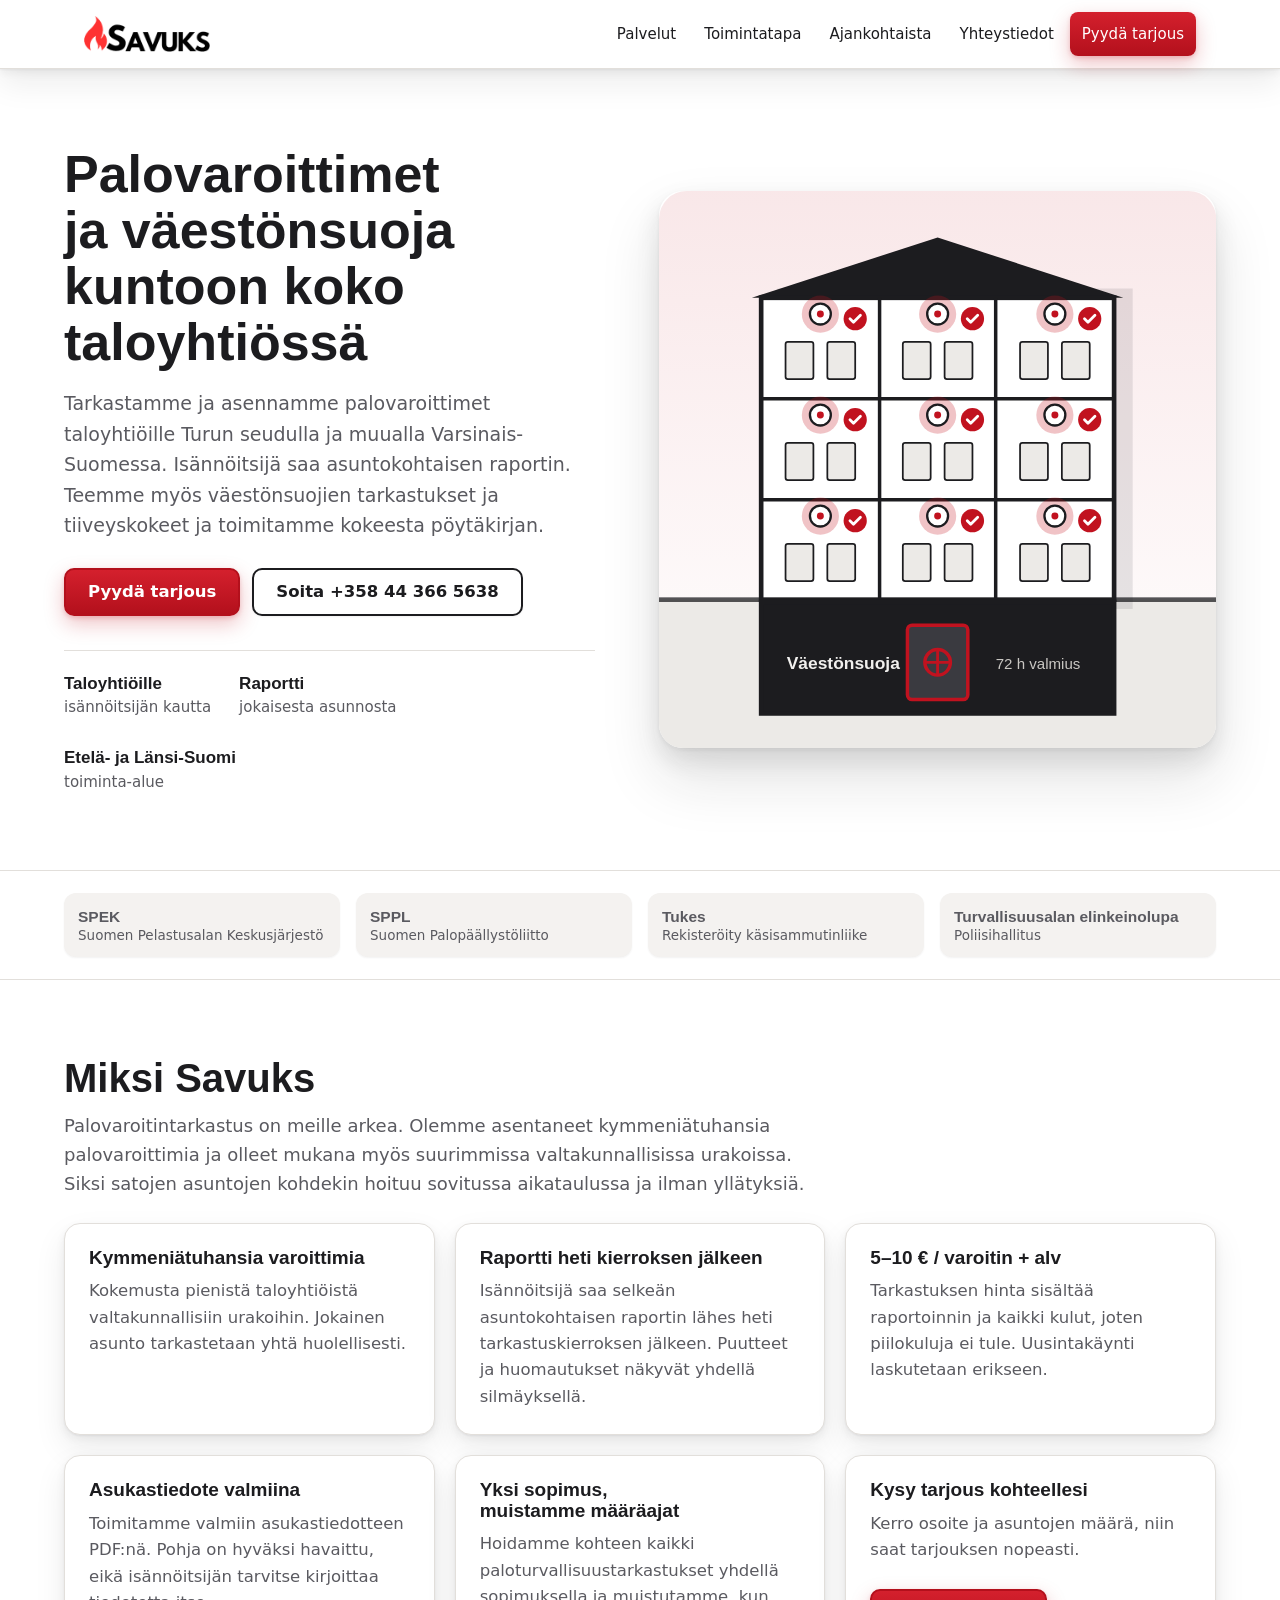
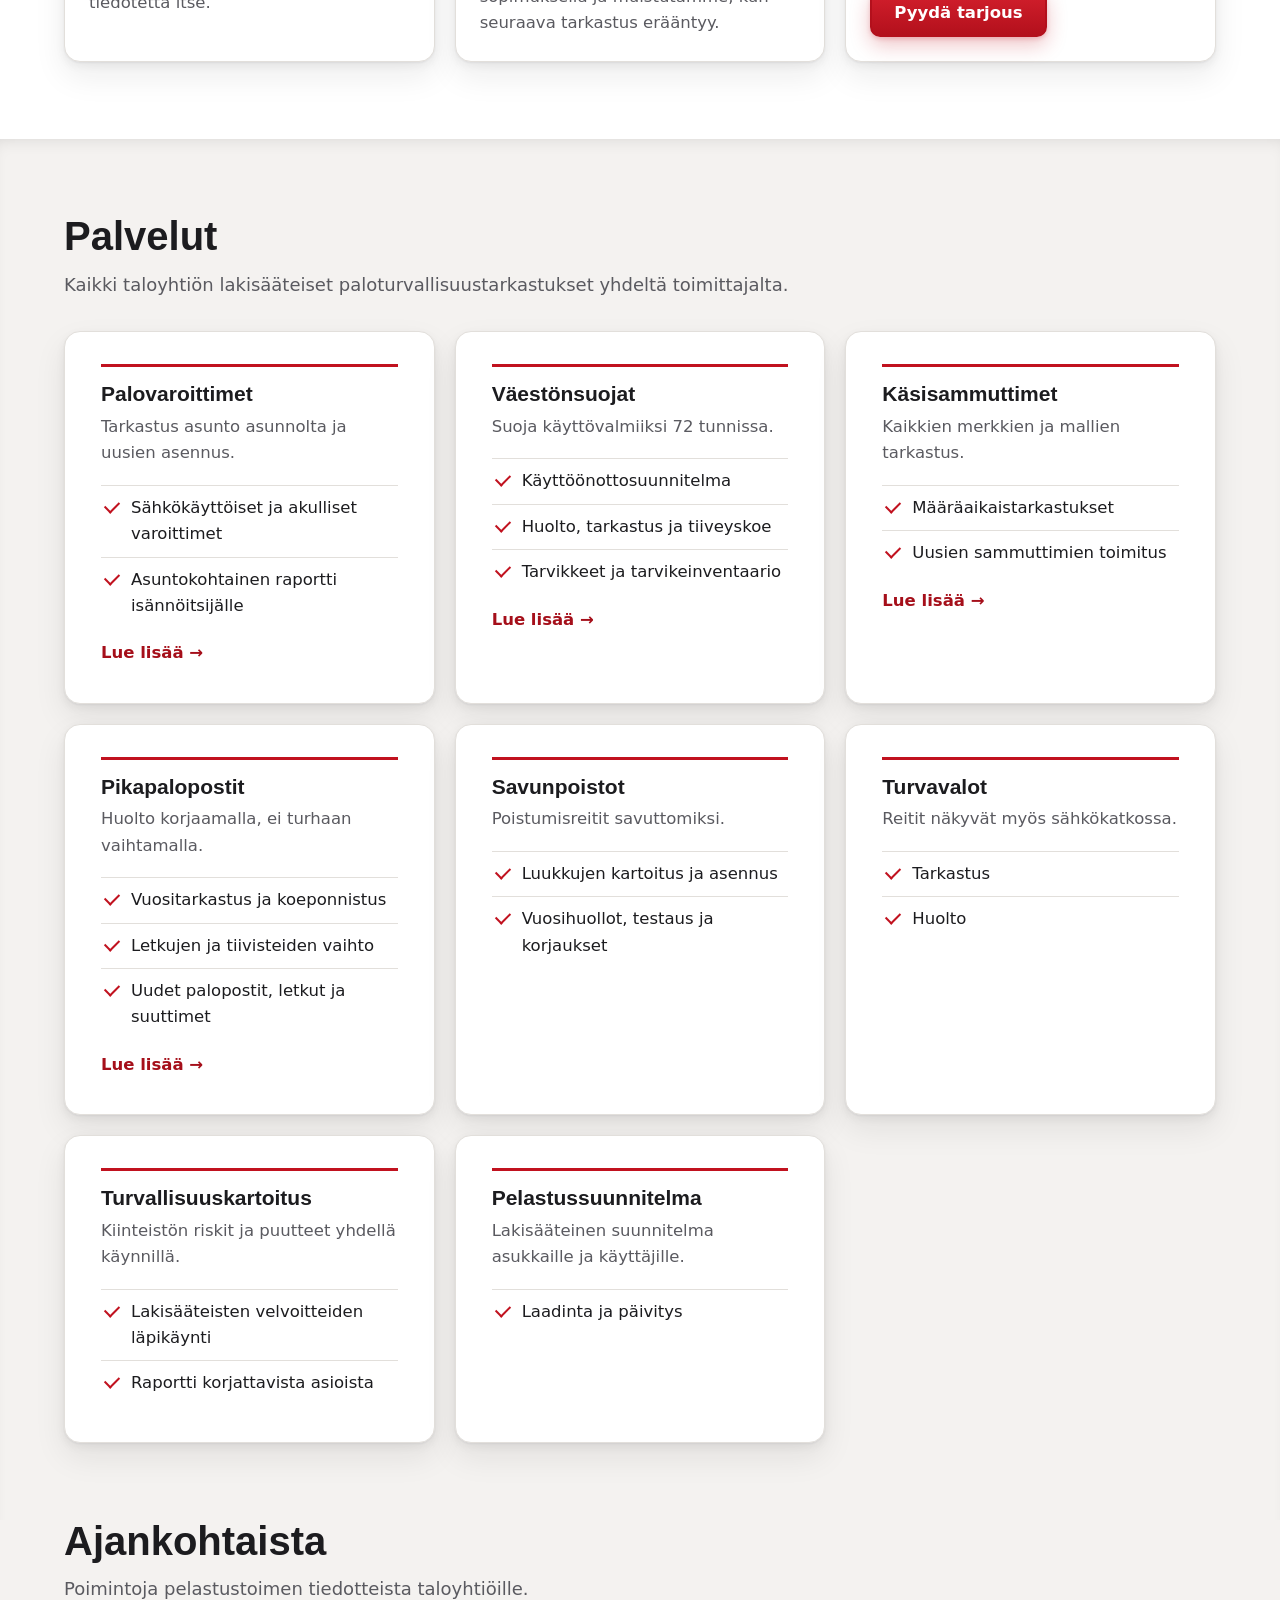
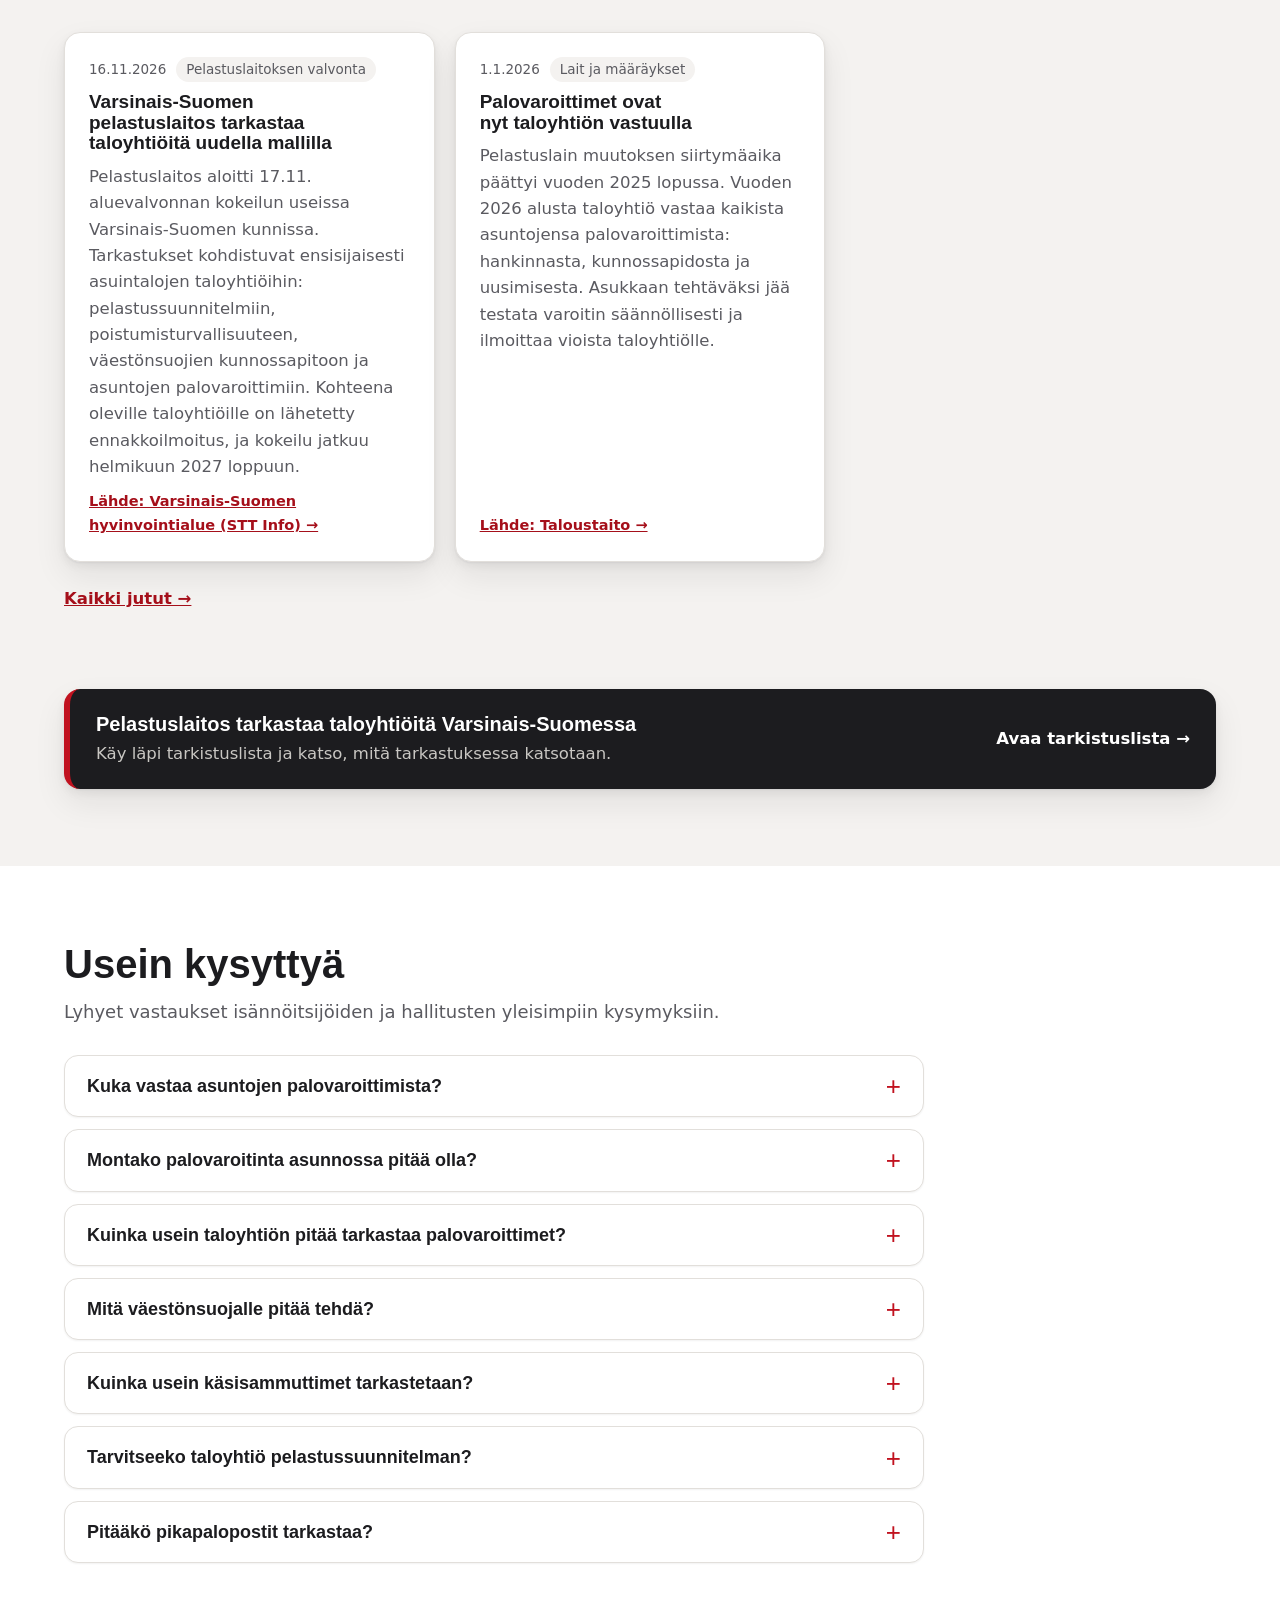
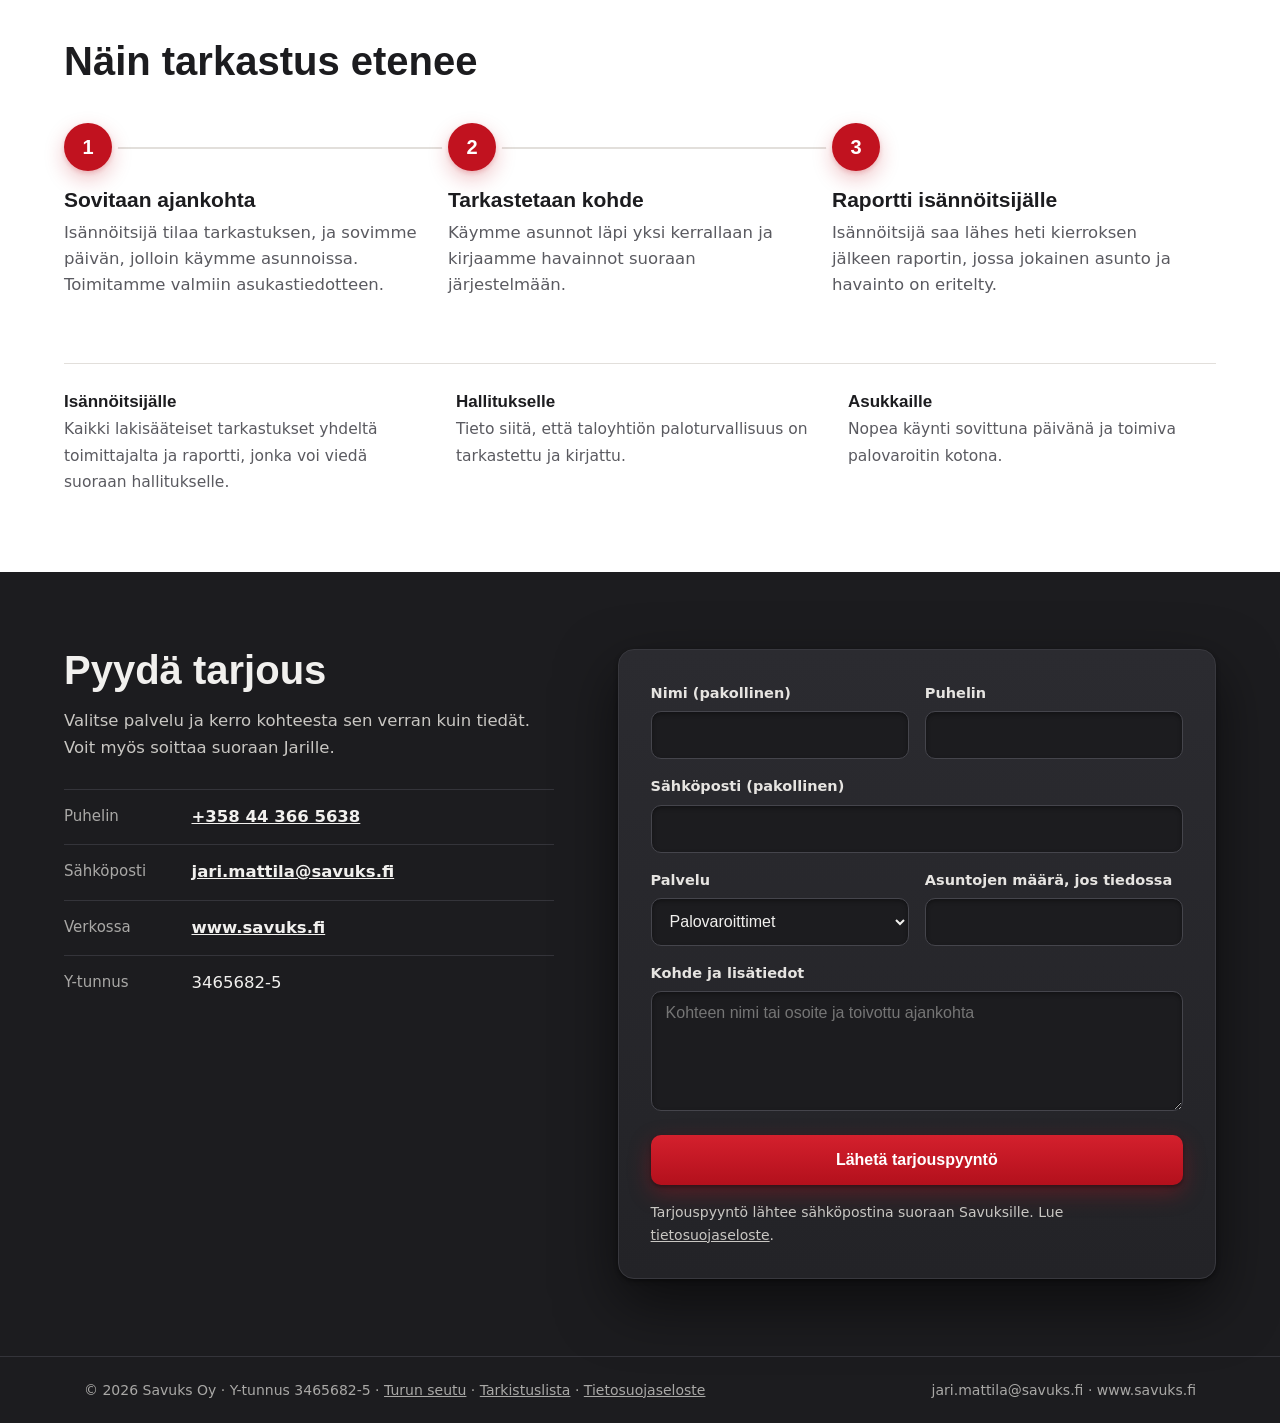
==== commit 2645531d: "Miksi Savuks -osio: kokemus, raportointi, hinta, asukastiedote ja sopimus Etusivulle uusi osio ja pa" ====
--- a/index.html
+++ b/index.html
@@ -101,6 +101,21 @@
   </div>
 </section>
 
+<section class="band" id="miksi">
+  <div class="wrap">
+    <h2>Miksi Savuks</h2>
+    <p class="sub">Palovaroitintarkastus on meille arkea. Olemme asentaneet kymmeniätuhansia palovaroittimia ja olleet mukana myös suurimmissa valtakunnallisissa urakoissa. Siksi satojen asuntojen kohdekin hoituu sovitussa aikataulussa ja ilman yllätyksiä.</p>
+    <div class="facts3" style="grid-template-columns:repeat(auto-fit,minmax(min(100%,300px),1fr))">
+      <article class="post"><h3>Kymmeniätuhansia varoittimia</h3><p>Kokemusta pienistä taloyhtiöistä valtakunnallisiin urakoihin. Jokainen asunto tarkastetaan yhtä huolellisesti.</p></article>
+      <article class="post"><h3>Raportti heti kierroksen jälkeen</h3><p>Isännöitsijä saa selkeän asuntokohtaisen raportin lähes heti tarkastuskierroksen jälkeen. Puutteet ja huomautukset näkyvät yhdellä silmäyksellä.</p></article>
+      <article class="post"><h3>5–10 € / varoitin + alv</h3><p>Tarkastuksen hinta sisältää raportoinnin ja kaikki kulut, joten piilokuluja ei tule. Uusintakäynti laskutetaan erikseen.</p></article>
+      <article class="post"><h3>Asukastiedote valmiina</h3><p>Toimitamme valmiin asukastiedotteen PDF:nä. Pohja on hyväksi havaittu, eikä isännöitsijän tarvitse kirjoittaa tiedotetta itse.</p></article>
+      <article class="post"><h3>Yksi sopimus, muistamme määräajat</h3><p>Hoidamme kohteen kaikki paloturvallisuustarkastukset yhdellä sopimuksella ja muistutamme, kun seuraava tarkastus erääntyy.</p></article>
+      <article class="post"><h3>Kysy tarjous kohteellesi</h3><p>Kerro osoite ja asuntojen määrä, niin saat tarjouksen nopeasti.</p><p style="margin-top:auto"><a class="btn p" href="#yhteystiedot">Pyydä tarjous</a></p></article>
+    </div>
+  </div>
+</section>
+
 <section class="band svc" id="palvelut">
   <div class="wrap">
     <h2>Palvelut</h2>
@@ -192,9 +207,9 @@
   <div class="wrap">
     <h2>Näin tarkastus etenee</h2>
     <div class="steps">
-      <div class="step"><div class="n">1</div><h3>Sovitaan ajankohta</h3><p>Isännöitsijä tilaa tarkastuksen, ja sovimme päivän, jolloin käymme asunnoissa.</p></div>
+      <div class="step"><div class="n">1</div><h3>Sovitaan ajankohta</h3><p>Isännöitsijä tilaa tarkastuksen, ja sovimme päivän, jolloin käymme asunnoissa. Toimitamme valmiin asukastiedotteen.</p></div>
       <div class="step"><div class="n">2</div><h3>Tarkastetaan kohde</h3><p>Käymme asunnot läpi yksi kerrallaan ja kirjaamme havainnot suoraan järjestelmään.</p></div>
-      <div class="step"><div class="n">3</div><h3>Raportti isännöitsijälle</h3><p>Isännöitsijä saa raportin, jossa jokainen asunto ja havainto on eritelty.</p></div>
+      <div class="step"><div class="n">3</div><h3>Raportti isännöitsijälle</h3><p>Isännöitsijä saa lähes heti kierroksen jälkeen raportin, jossa jokainen asunto ja havainto on eritelty.</p></div>
     </div>
     <div class="who">
       <div><b>Isännöitsijälle</b><span>Kaikki lakisääteiset tarkastukset yhdeltä toimittajalta ja raportti, jonka voi viedä suoraan hallitukselle.</span></div>
@@ -294,7 +309,7 @@
     btn.disabled = true; btn.textContent = "Lähetetään…";
     try {
       const r = await fetch("/api/tarjous", { method: "POST", headers: { "Content-Type": "application/json" },
-        body: JSON.stringify({ nimi: v("nimi"), email: v("email"), puh: v("puh"), palvelu: v("palvelu"), asunnot: v("asunnot"), viesti: v("viesti"), sivusto: v("sivusto"), gclid: new URLSearchParams(location.search).get("gclid") || "" }) });
+        body: JSON.stringify({ nimi: v("nimi"), email: v("email"), puh: v("puh"), palvelu: v("palvelu"), asunnot: v("asunnot"), viesti: v("viesti"), sivusto: v("sivusto") }) });
       const d = await r.json().catch(() => ({}));
       if (r.ok && d.ok) { f.reset(); ilmoita("Kiitos! Tarjouspyyntösi on lähetetty. Otamme yhteyttä antamaasi sähköpostiosoitteeseen tai puhelinnumeroon."); }
       else ilmoita((d.virhe || "Lähetys epäonnistui.") + " Voit myös soittaa +358 44 366 5638.", true, r.status >= 500 ? mailto() : null);
@@ -306,6 +321,5 @@
 }
 </script>
 <script src="uutiset.js"></script>
-<script src="lahde.js" defer></script>
 </body>
 </html>
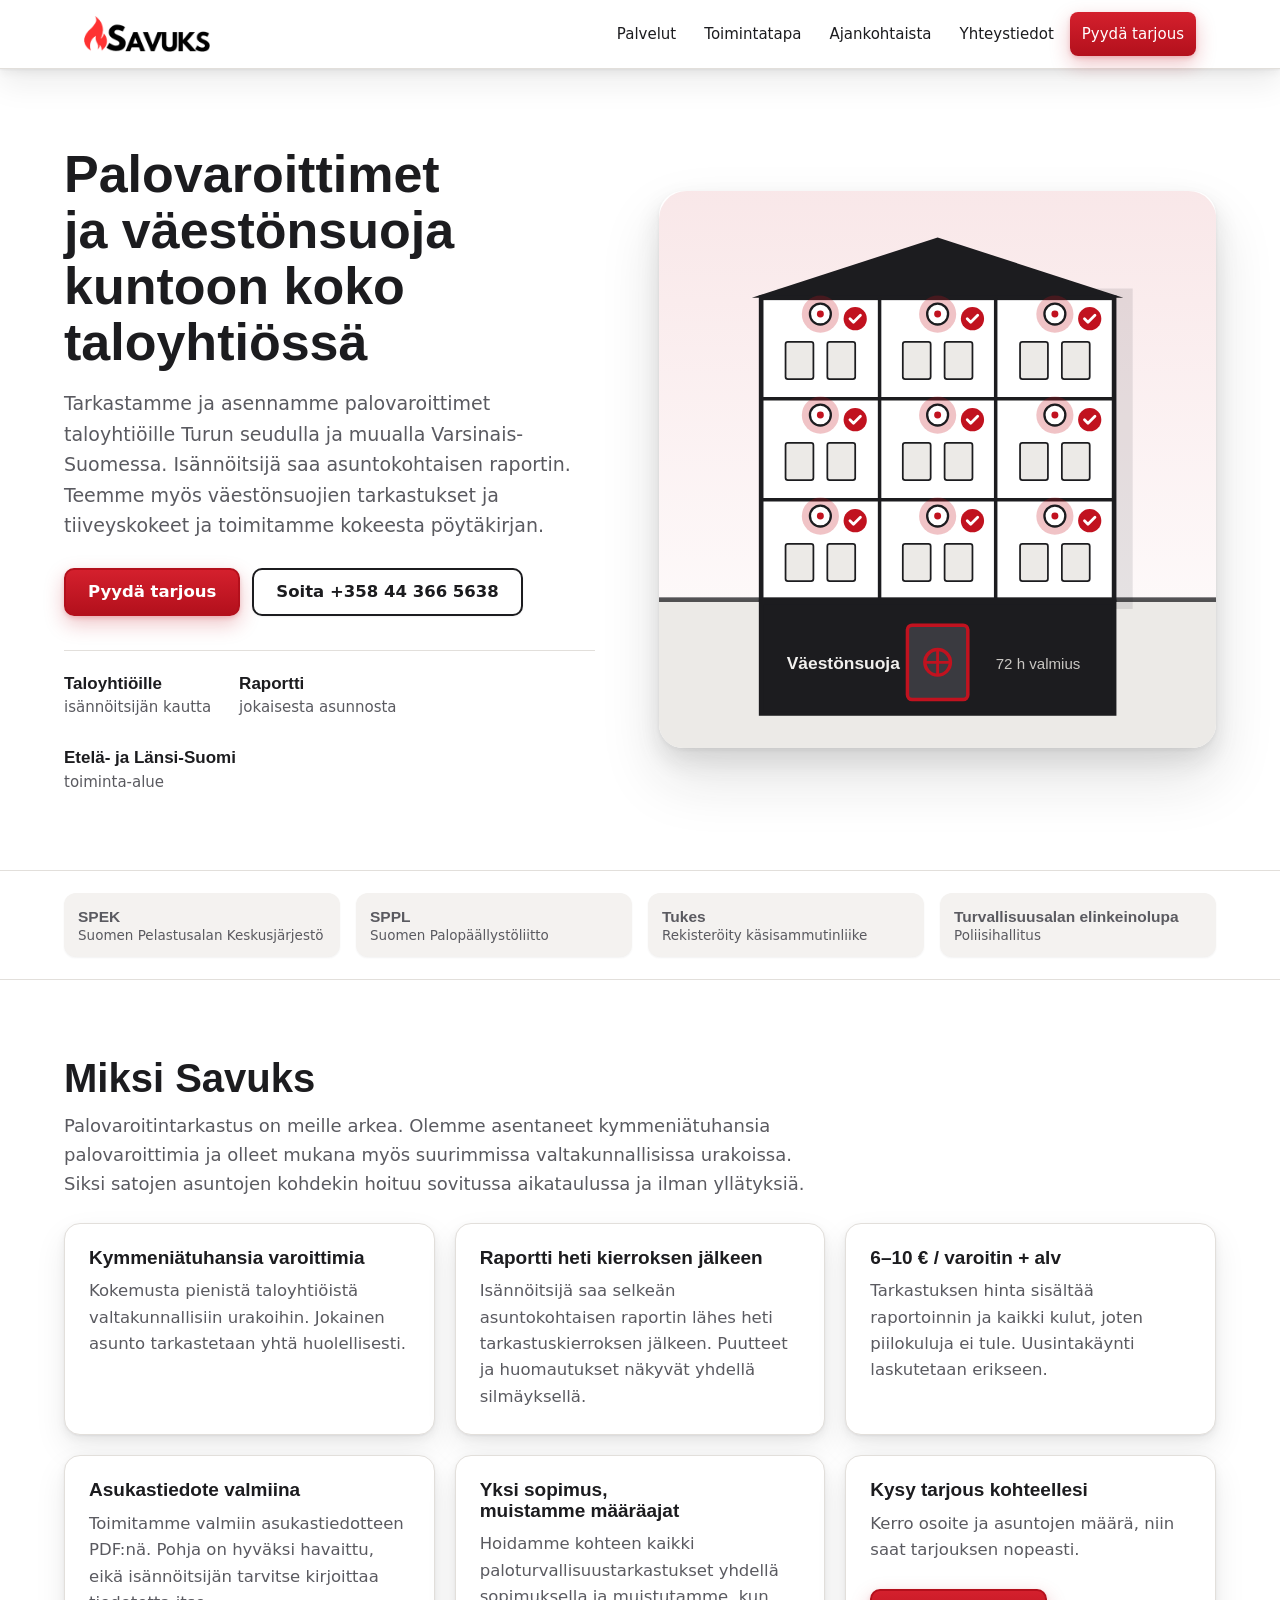
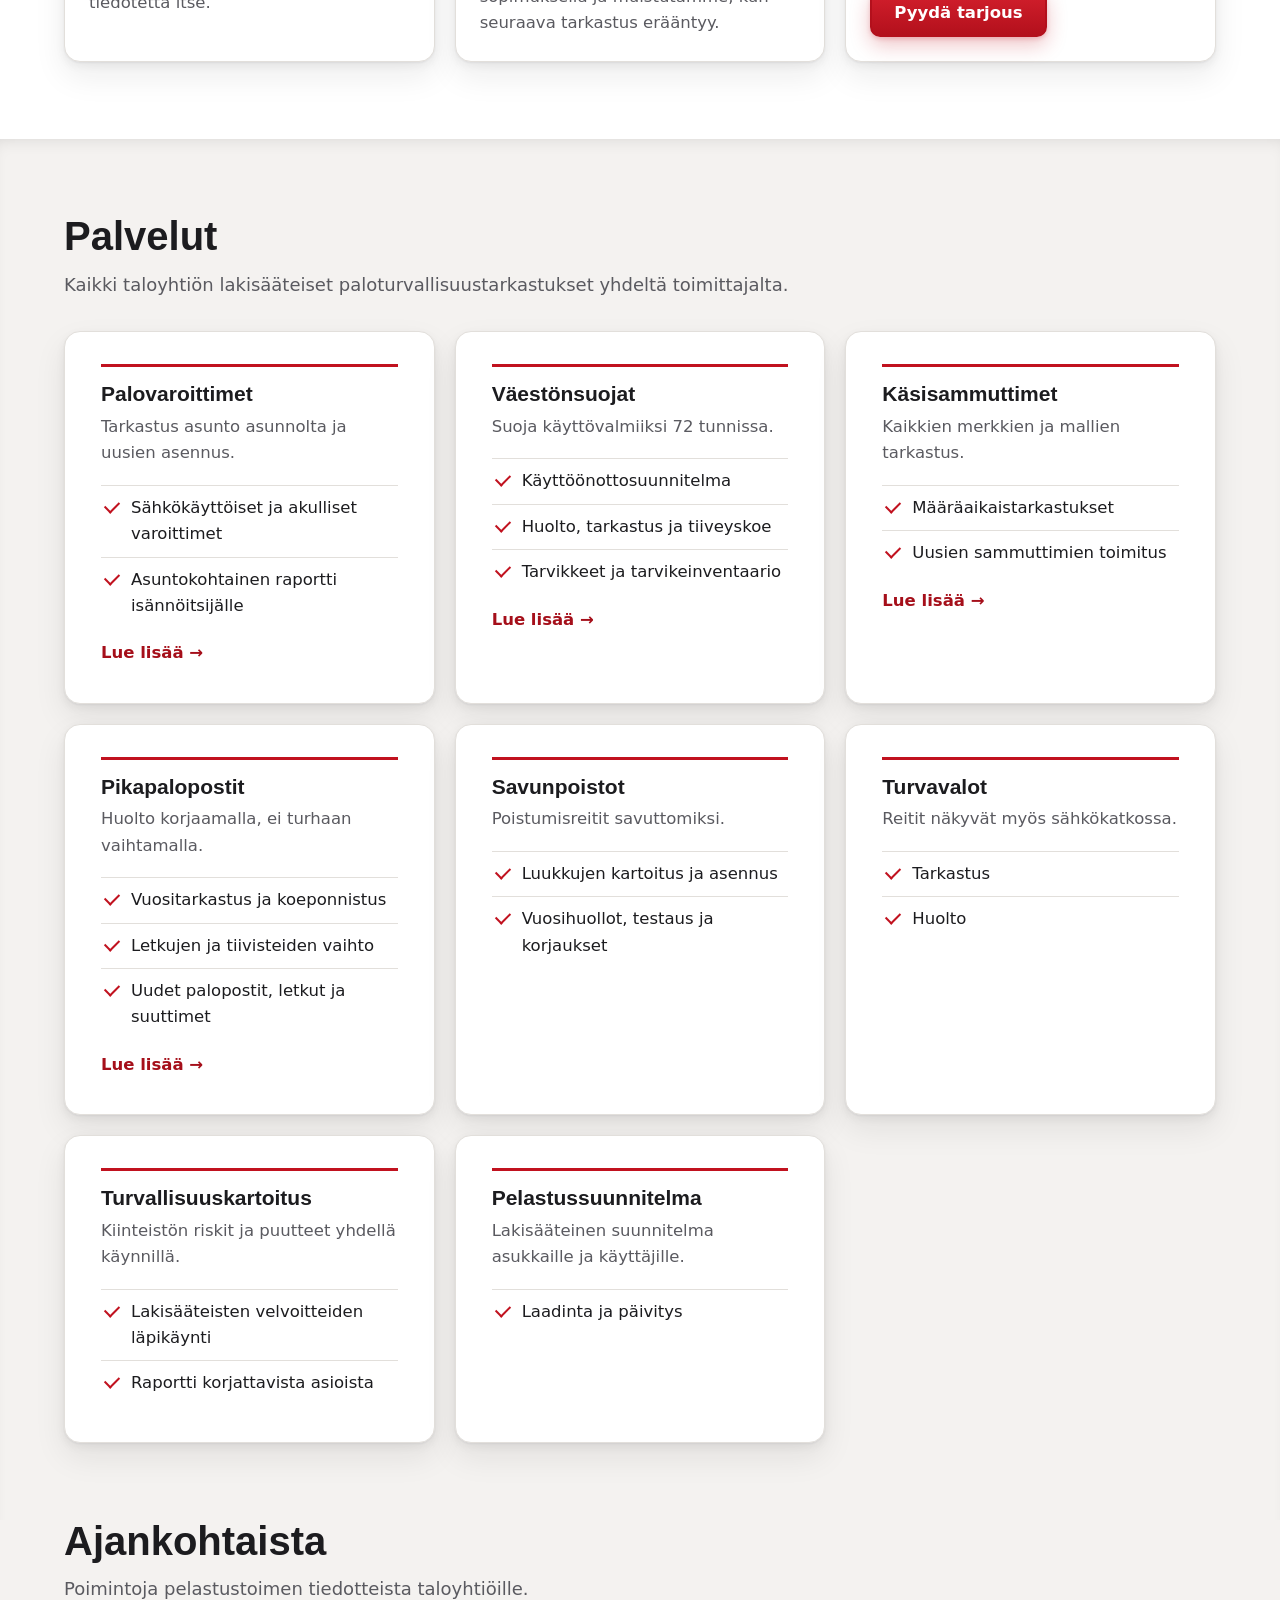
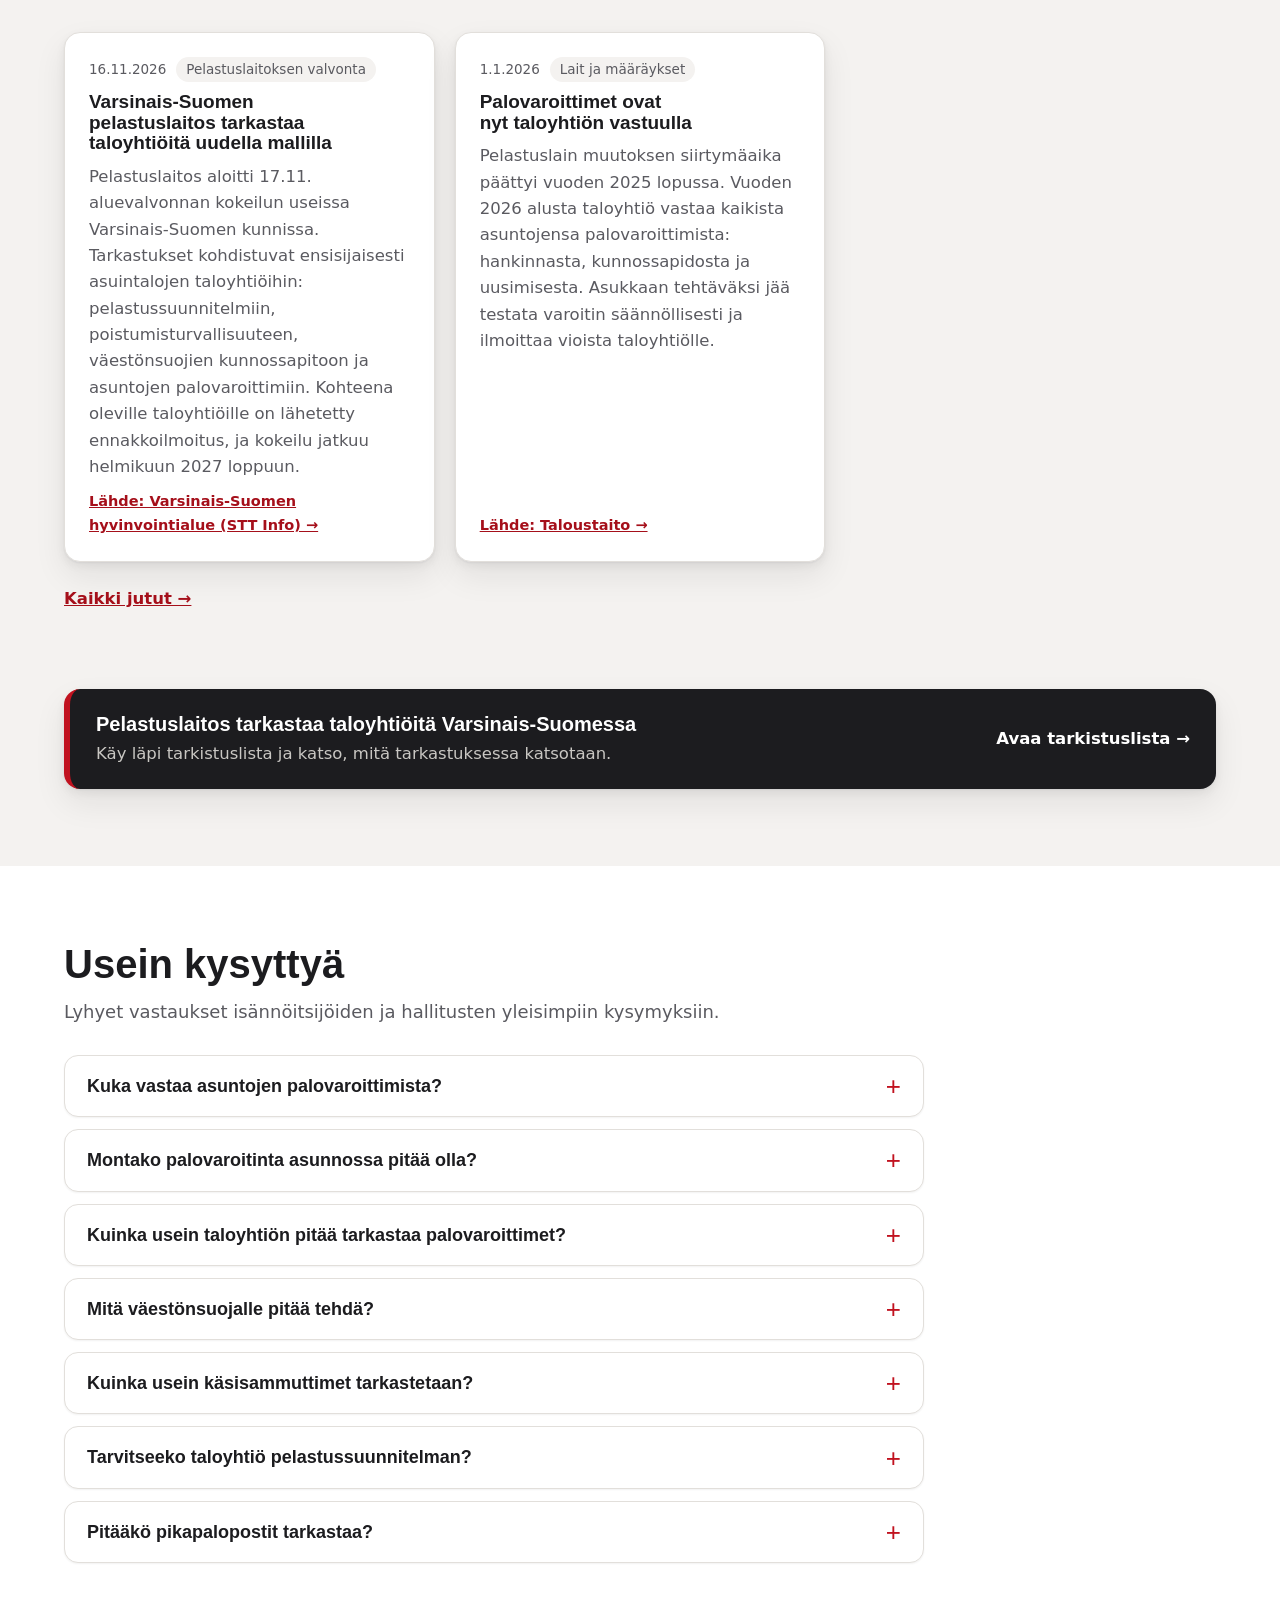
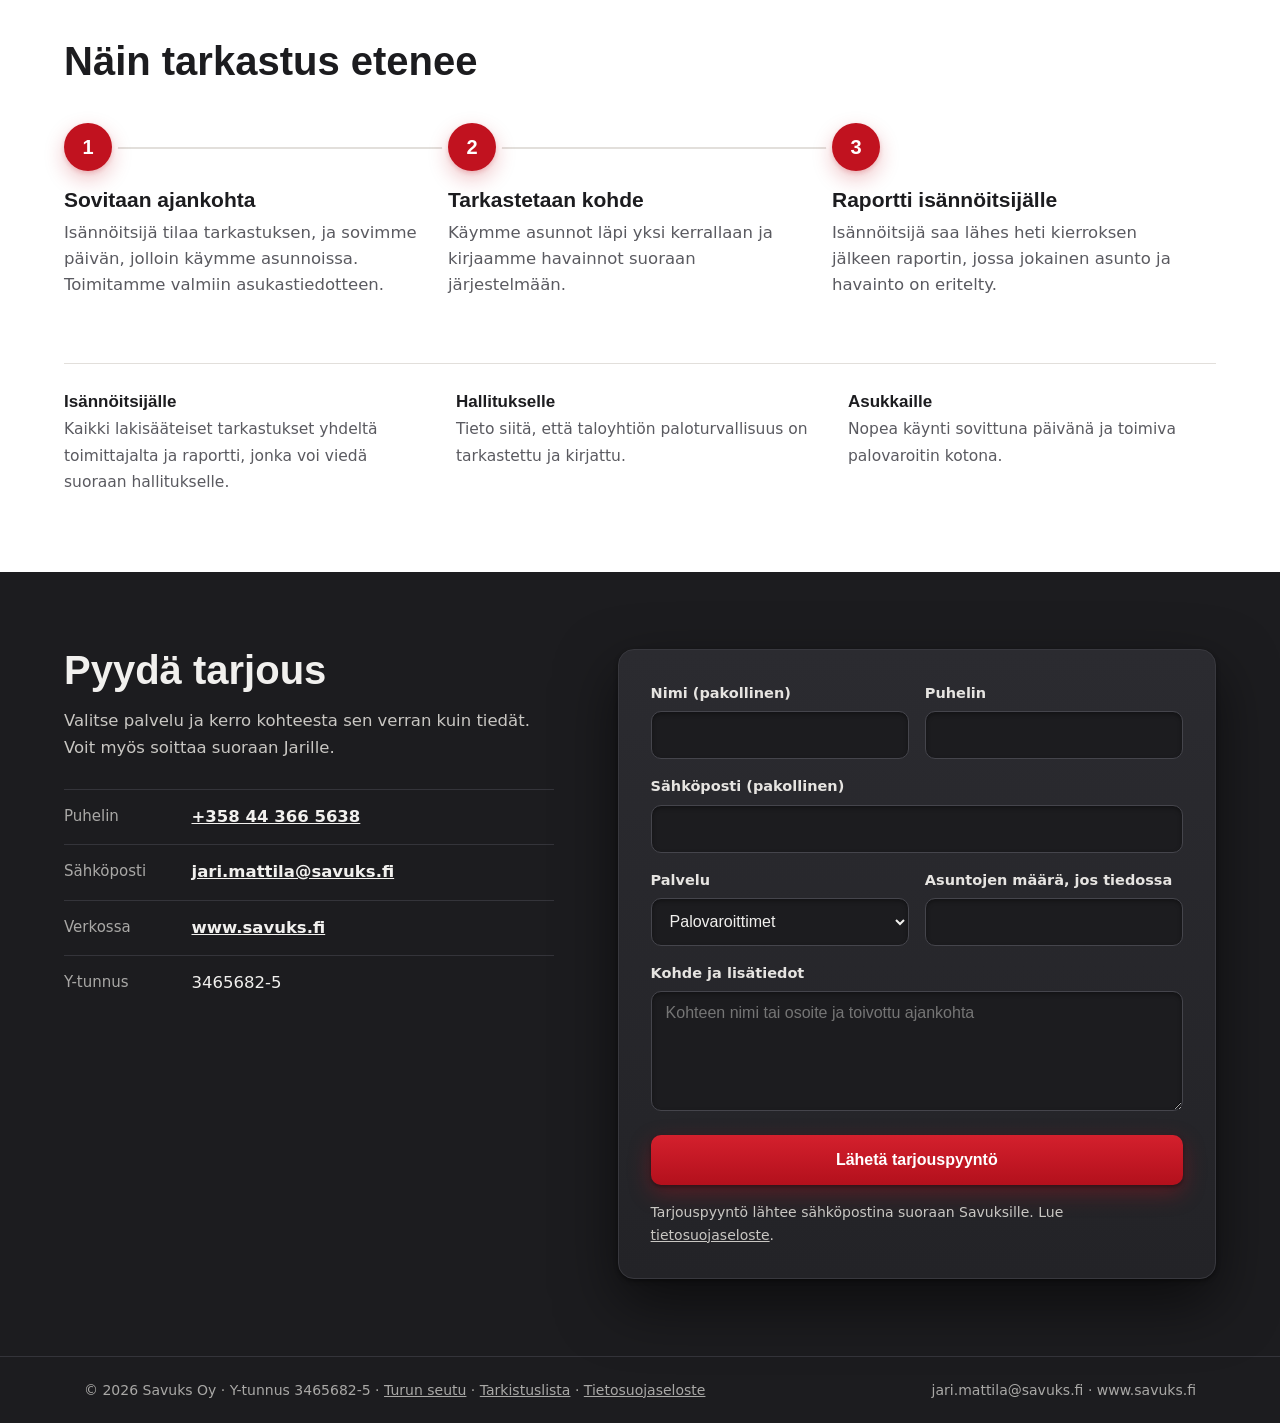
==== commit 4d69dc65: "Palovaroitintarkastuksen hinta 6–10 € / varoitin + alv Co-Authored-By: Claude Opus 5.5 <noreply@anth" ====
--- a/index.html
+++ b/index.html
@@ -108,7 +108,7 @@
     <div class="facts3" style="grid-template-columns:repeat(auto-fit,minmax(min(100%,300px),1fr))">
       <article class="post"><h3>Kymmeniätuhansia varoittimia</h3><p>Kokemusta pienistä taloyhtiöistä valtakunnallisiin urakoihin. Jokainen asunto tarkastetaan yhtä huolellisesti.</p></article>
       <article class="post"><h3>Raportti heti kierroksen jälkeen</h3><p>Isännöitsijä saa selkeän asuntokohtaisen raportin lähes heti tarkastuskierroksen jälkeen. Puutteet ja huomautukset näkyvät yhdellä silmäyksellä.</p></article>
-      <article class="post"><h3>5–10 € / varoitin + alv</h3><p>Tarkastuksen hinta sisältää raportoinnin ja kaikki kulut, joten piilokuluja ei tule. Uusintakäynti laskutetaan erikseen.</p></article>
+      <article class="post"><h3>6–10 € / varoitin + alv</h3><p>Tarkastuksen hinta sisältää raportoinnin ja kaikki kulut, joten piilokuluja ei tule. Uusintakäynti laskutetaan erikseen.</p></article>
       <article class="post"><h3>Asukastiedote valmiina</h3><p>Toimitamme valmiin asukastiedotteen PDF:nä. Pohja on hyväksi havaittu, eikä isännöitsijän tarvitse kirjoittaa tiedotetta itse.</p></article>
       <article class="post"><h3>Yksi sopimus, muistamme määräajat</h3><p>Hoidamme kohteen kaikki paloturvallisuustarkastukset yhdellä sopimuksella ja muistutamme, kun seuraava tarkastus erääntyy.</p></article>
       <article class="post"><h3>Kysy tarjous kohteellesi</h3><p>Kerro osoite ja asuntojen määrä, niin saat tarjouksen nopeasti.</p><p style="margin-top:auto"><a class="btn p" href="#yhteystiedot">Pyydä tarjous</a></p></article>
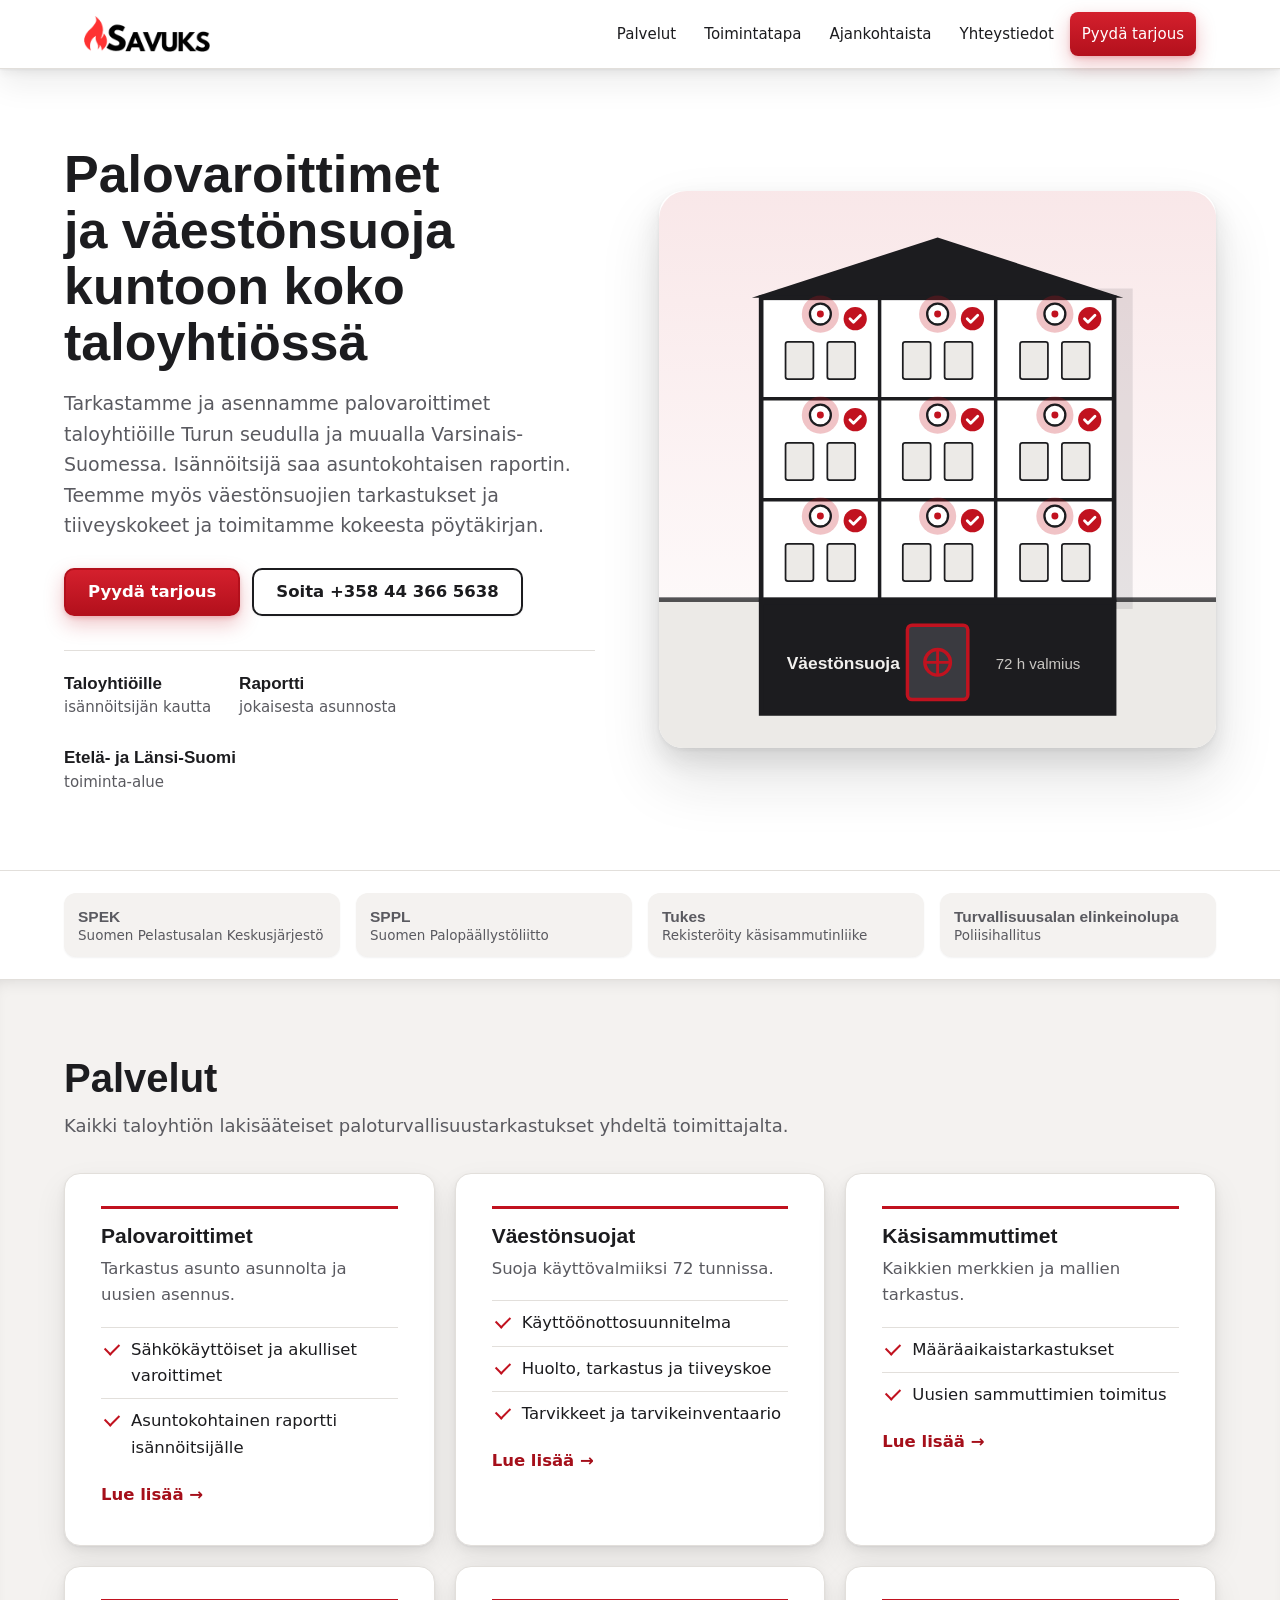
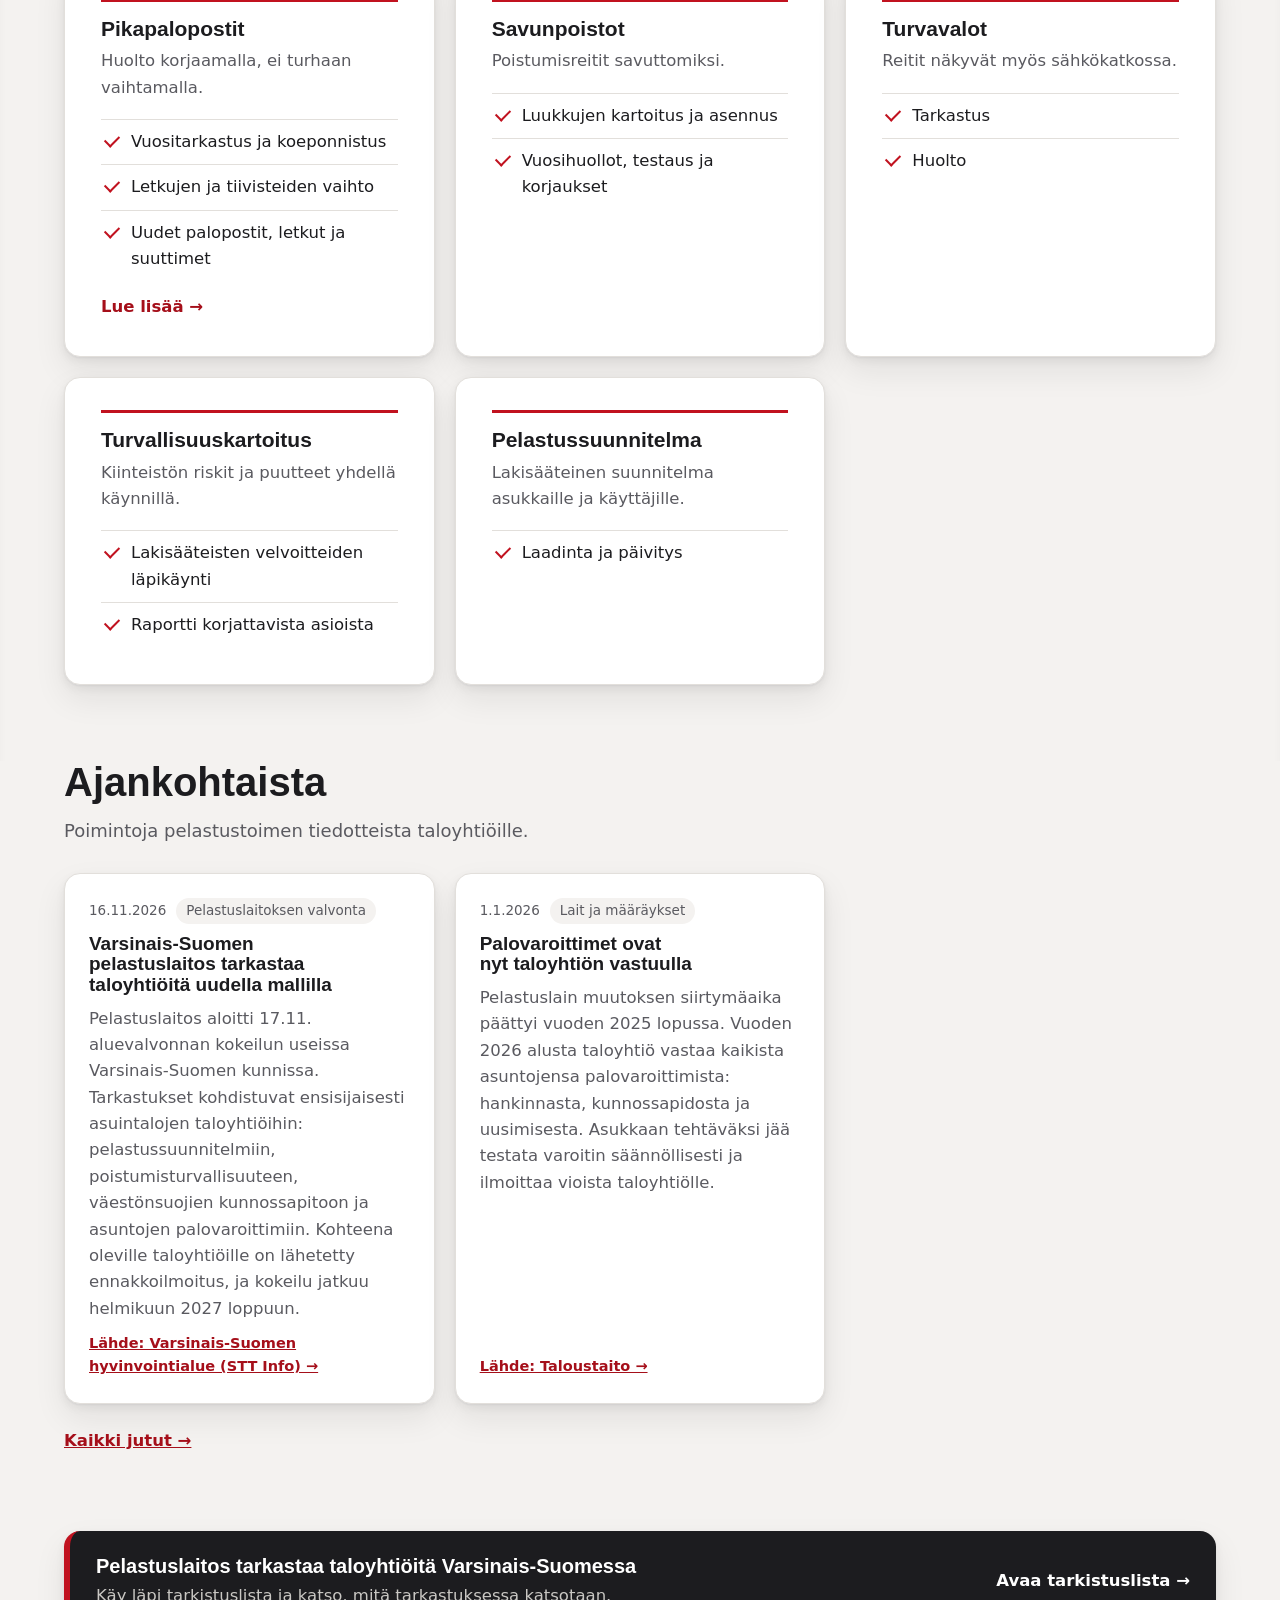
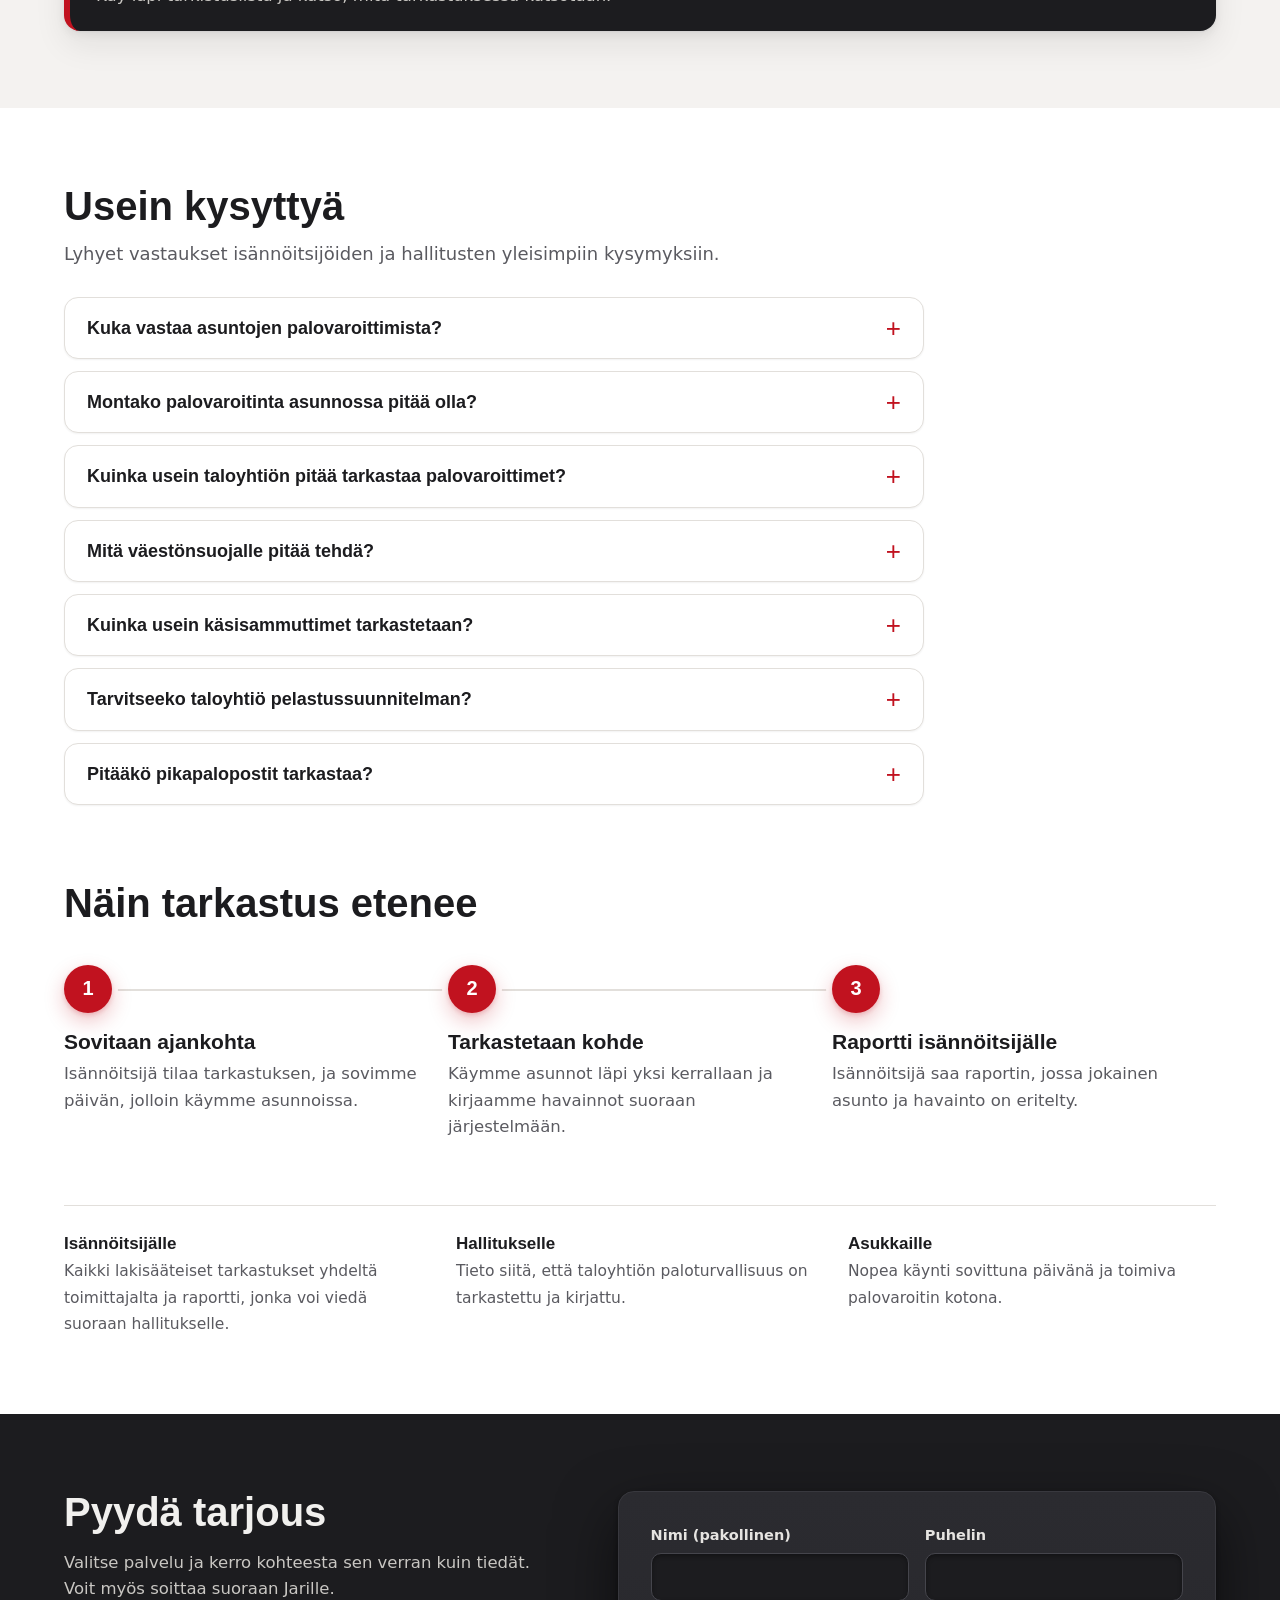
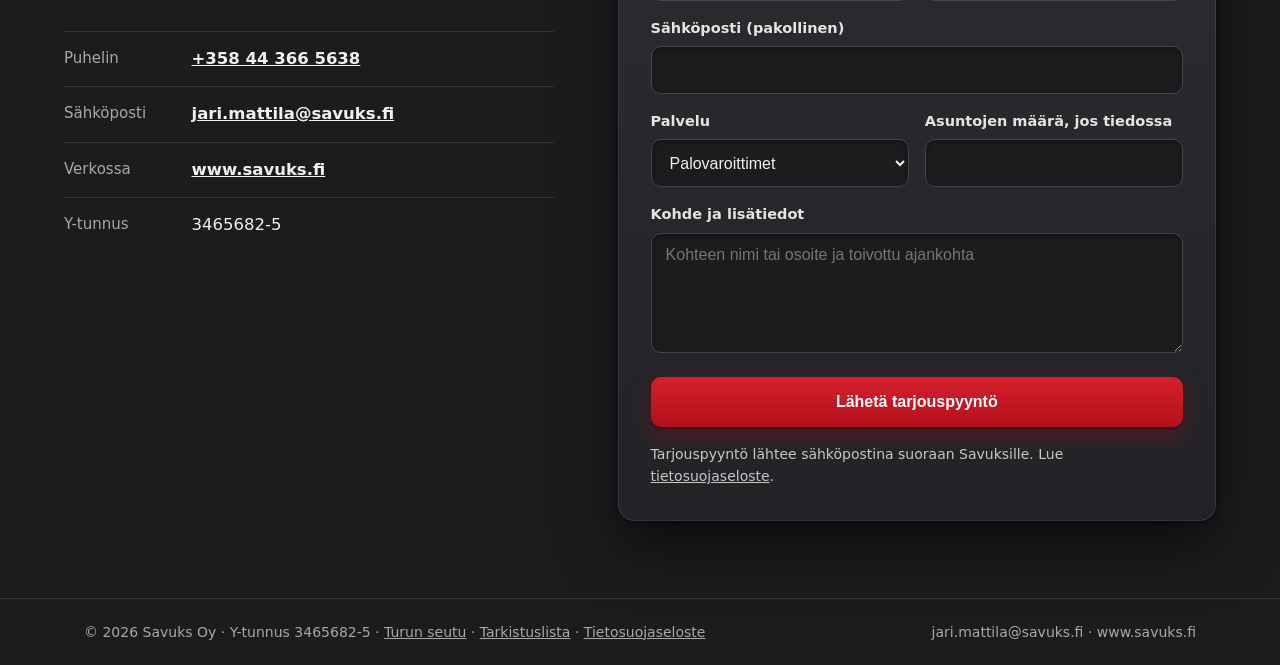
==== commit e68c2a59: "Merge pull request #3 from Poinzi/ads-lahde Tarjouspyyntöjen lähde: Google Ads ilman evästeitä" ====
--- a/index.html
+++ b/index.html
@@ -101,21 +101,6 @@
   </div>
 </section>
 
-<section class="band" id="miksi">
-  <div class="wrap">
-    <h2>Miksi Savuks</h2>
-    <p class="sub">Palovaroitintarkastus on meille arkea. Olemme asentaneet kymmeniätuhansia palovaroittimia ja olleet mukana myös suurimmissa valtakunnallisissa urakoissa. Siksi satojen asuntojen kohdekin hoituu sovitussa aikataulussa ja ilman yllätyksiä.</p>
-    <div class="facts3" style="grid-template-columns:repeat(auto-fit,minmax(min(100%,300px),1fr))">
-      <article class="post"><h3>Kymmeniätuhansia varoittimia</h3><p>Kokemusta pienistä taloyhtiöistä valtakunnallisiin urakoihin. Jokainen asunto tarkastetaan yhtä huolellisesti.</p></article>
-      <article class="post"><h3>Raportti heti kierroksen jälkeen</h3><p>Isännöitsijä saa selkeän asuntokohtaisen raportin lähes heti tarkastuskierroksen jälkeen. Puutteet ja huomautukset näkyvät yhdellä silmäyksellä.</p></article>
-      <article class="post"><h3>6–10 € / varoitin + alv</h3><p>Tarkastuksen hinta sisältää raportoinnin ja kaikki kulut, joten piilokuluja ei tule. Uusintakäynti laskutetaan erikseen.</p></article>
-      <article class="post"><h3>Asukastiedote valmiina</h3><p>Toimitamme valmiin asukastiedotteen PDF:nä. Pohja on hyväksi havaittu, eikä isännöitsijän tarvitse kirjoittaa tiedotetta itse.</p></article>
-      <article class="post"><h3>Yksi sopimus, muistamme määräajat</h3><p>Hoidamme kohteen kaikki paloturvallisuustarkastukset yhdellä sopimuksella ja muistutamme, kun seuraava tarkastus erääntyy.</p></article>
-      <article class="post"><h3>Kysy tarjous kohteellesi</h3><p>Kerro osoite ja asuntojen määrä, niin saat tarjouksen nopeasti.</p><p style="margin-top:auto"><a class="btn p" href="#yhteystiedot">Pyydä tarjous</a></p></article>
-    </div>
-  </div>
-</section>
-
 <section class="band svc" id="palvelut">
   <div class="wrap">
     <h2>Palvelut</h2>
@@ -207,9 +192,9 @@
   <div class="wrap">
     <h2>Näin tarkastus etenee</h2>
     <div class="steps">
-      <div class="step"><div class="n">1</div><h3>Sovitaan ajankohta</h3><p>Isännöitsijä tilaa tarkastuksen, ja sovimme päivän, jolloin käymme asunnoissa. Toimitamme valmiin asukastiedotteen.</p></div>
+      <div class="step"><div class="n">1</div><h3>Sovitaan ajankohta</h3><p>Isännöitsijä tilaa tarkastuksen, ja sovimme päivän, jolloin käymme asunnoissa.</p></div>
       <div class="step"><div class="n">2</div><h3>Tarkastetaan kohde</h3><p>Käymme asunnot läpi yksi kerrallaan ja kirjaamme havainnot suoraan järjestelmään.</p></div>
-      <div class="step"><div class="n">3</div><h3>Raportti isännöitsijälle</h3><p>Isännöitsijä saa lähes heti kierroksen jälkeen raportin, jossa jokainen asunto ja havainto on eritelty.</p></div>
+      <div class="step"><div class="n">3</div><h3>Raportti isännöitsijälle</h3><p>Isännöitsijä saa raportin, jossa jokainen asunto ja havainto on eritelty.</p></div>
     </div>
     <div class="who">
       <div><b>Isännöitsijälle</b><span>Kaikki lakisääteiset tarkastukset yhdeltä toimittajalta ja raportti, jonka voi viedä suoraan hallitukselle.</span></div>
@@ -309,7 +294,7 @@
     btn.disabled = true; btn.textContent = "Lähetetään…";
     try {
       const r = await fetch("/api/tarjous", { method: "POST", headers: { "Content-Type": "application/json" },
-        body: JSON.stringify({ nimi: v("nimi"), email: v("email"), puh: v("puh"), palvelu: v("palvelu"), asunnot: v("asunnot"), viesti: v("viesti"), sivusto: v("sivusto") }) });
+        body: JSON.stringify({ nimi: v("nimi"), email: v("email"), puh: v("puh"), palvelu: v("palvelu"), asunnot: v("asunnot"), viesti: v("viesti"), sivusto: v("sivusto"), gclid: new URLSearchParams(location.search).get("gclid") || "" }) });
       const d = await r.json().catch(() => ({}));
       if (r.ok && d.ok) { f.reset(); ilmoita("Kiitos! Tarjouspyyntösi on lähetetty. Otamme yhteyttä antamaasi sähköpostiosoitteeseen tai puhelinnumeroon."); }
       else ilmoita((d.virhe || "Lähetys epäonnistui.") + " Voit myös soittaa +358 44 366 5638.", true, r.status >= 500 ? mailto() : null);
@@ -321,5 +306,6 @@
 }
 </script>
 <script src="uutiset.js"></script>
+<script src="lahde.js" defer></script>
 </body>
 </html>
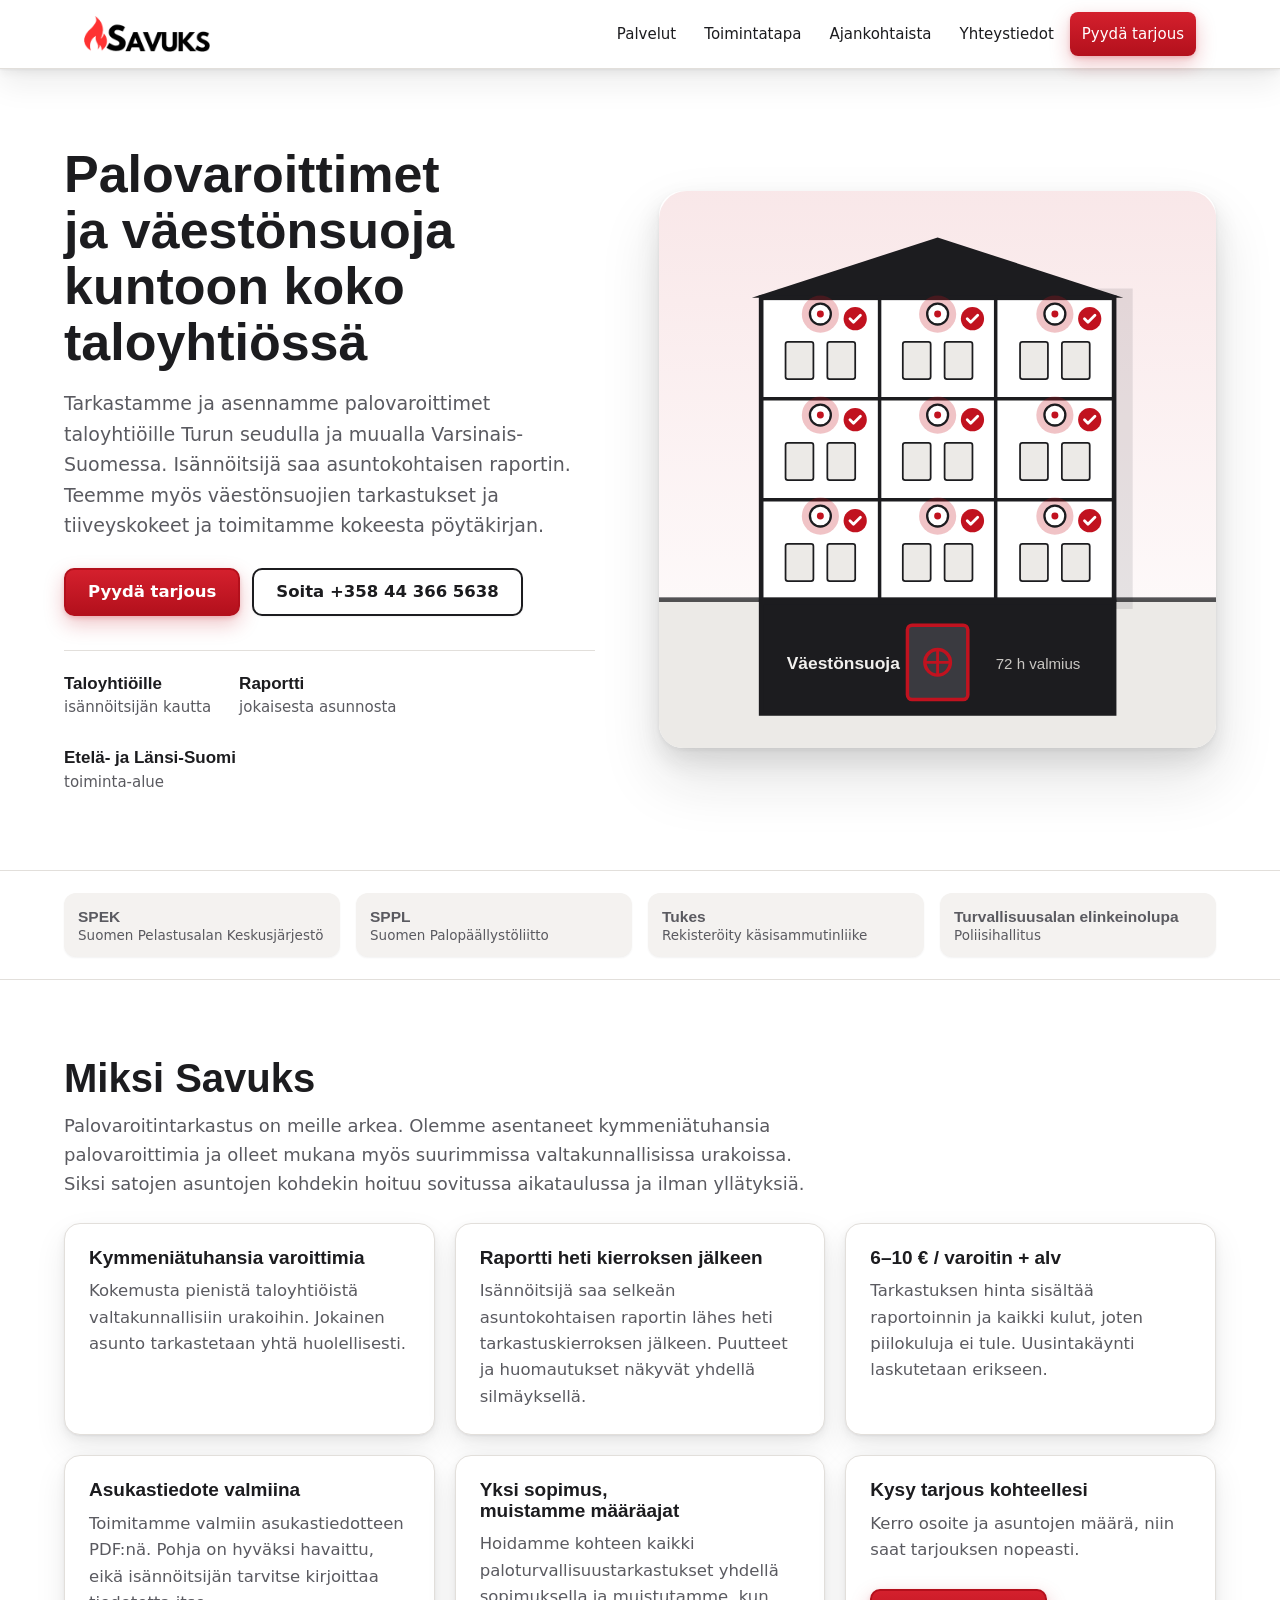
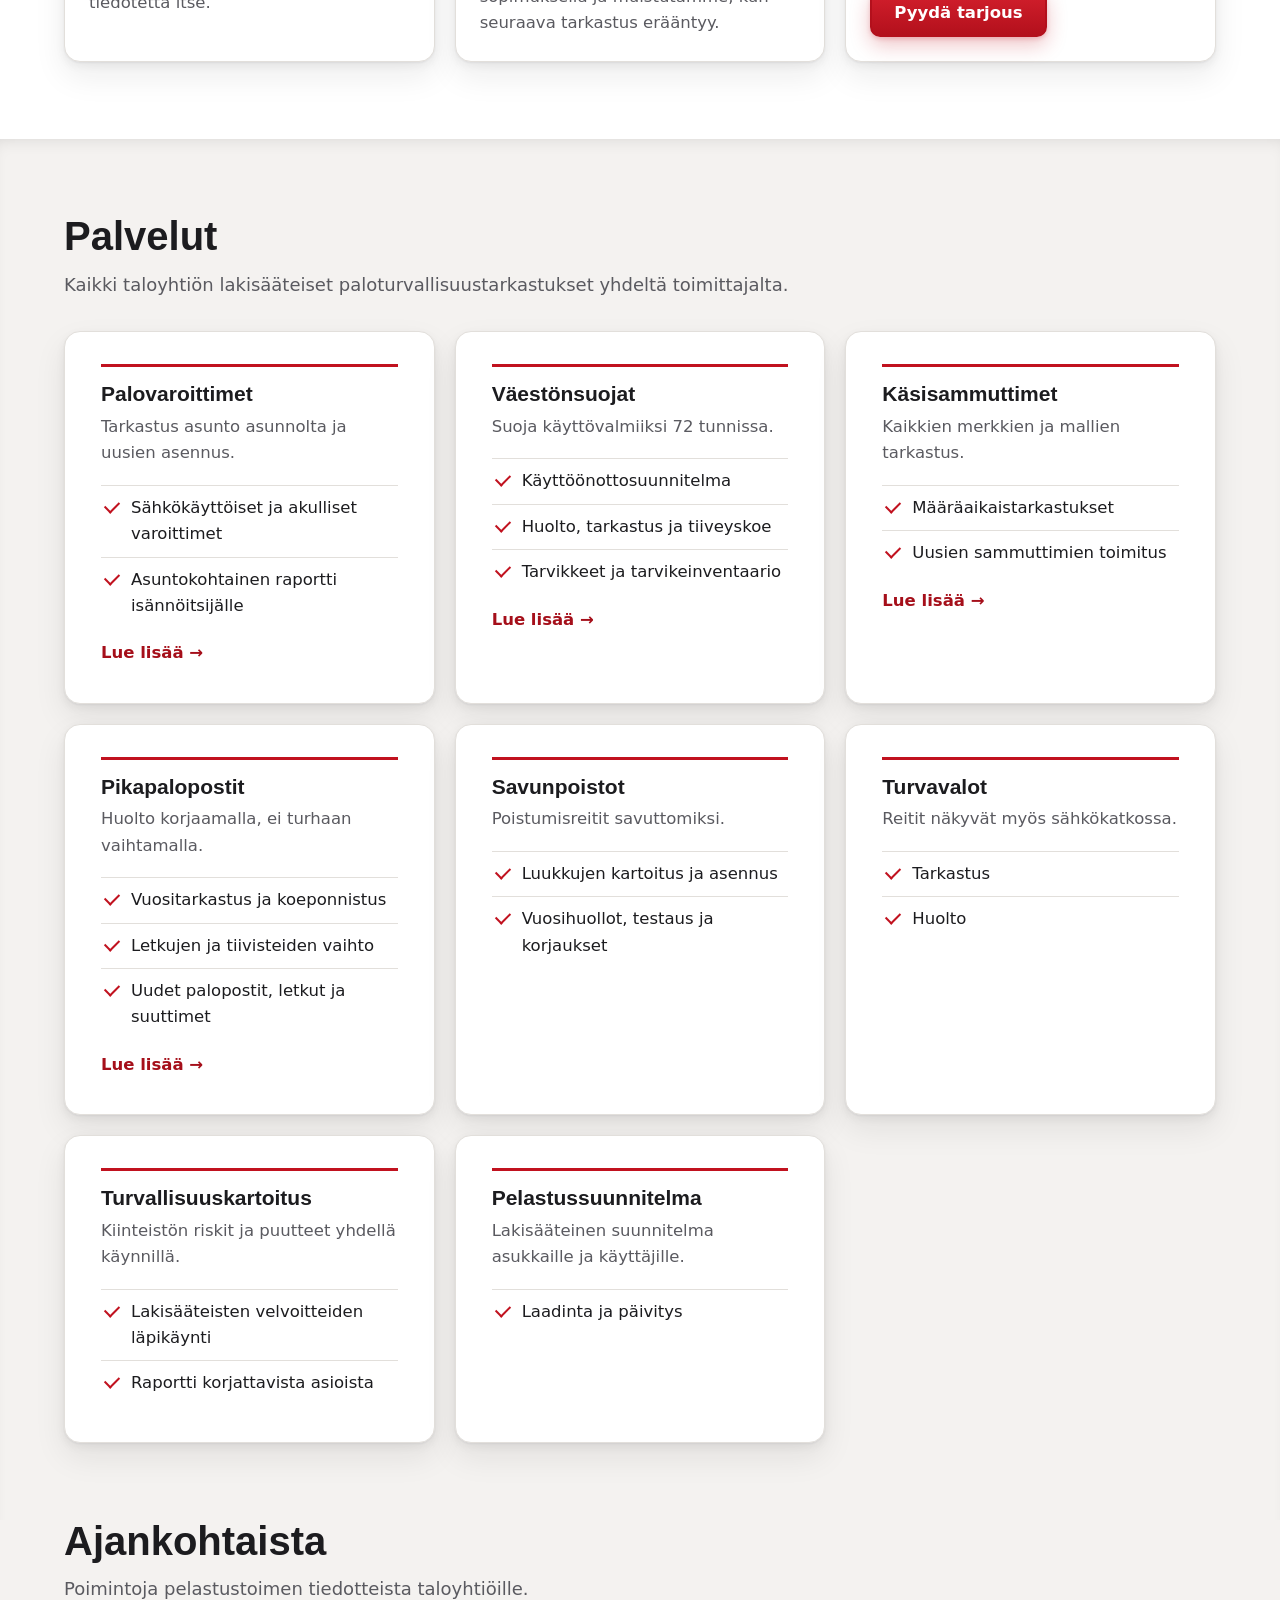
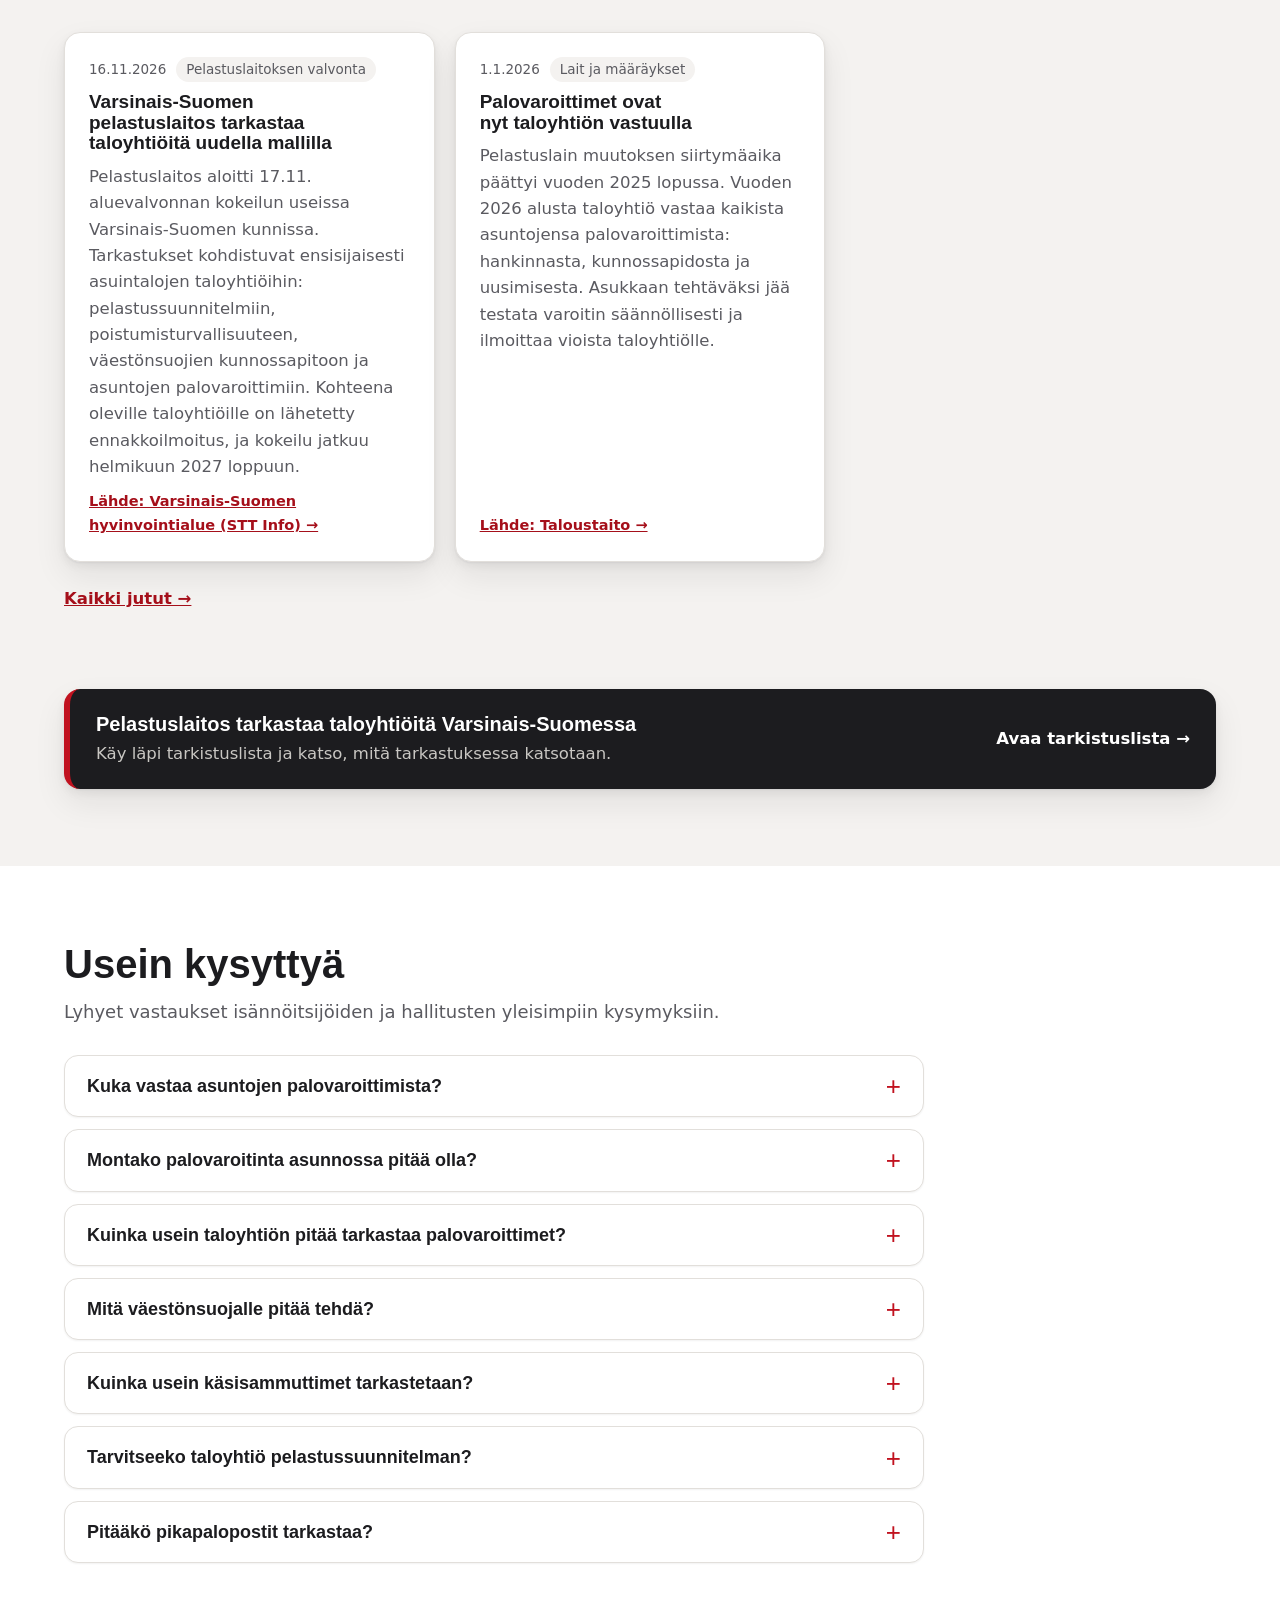
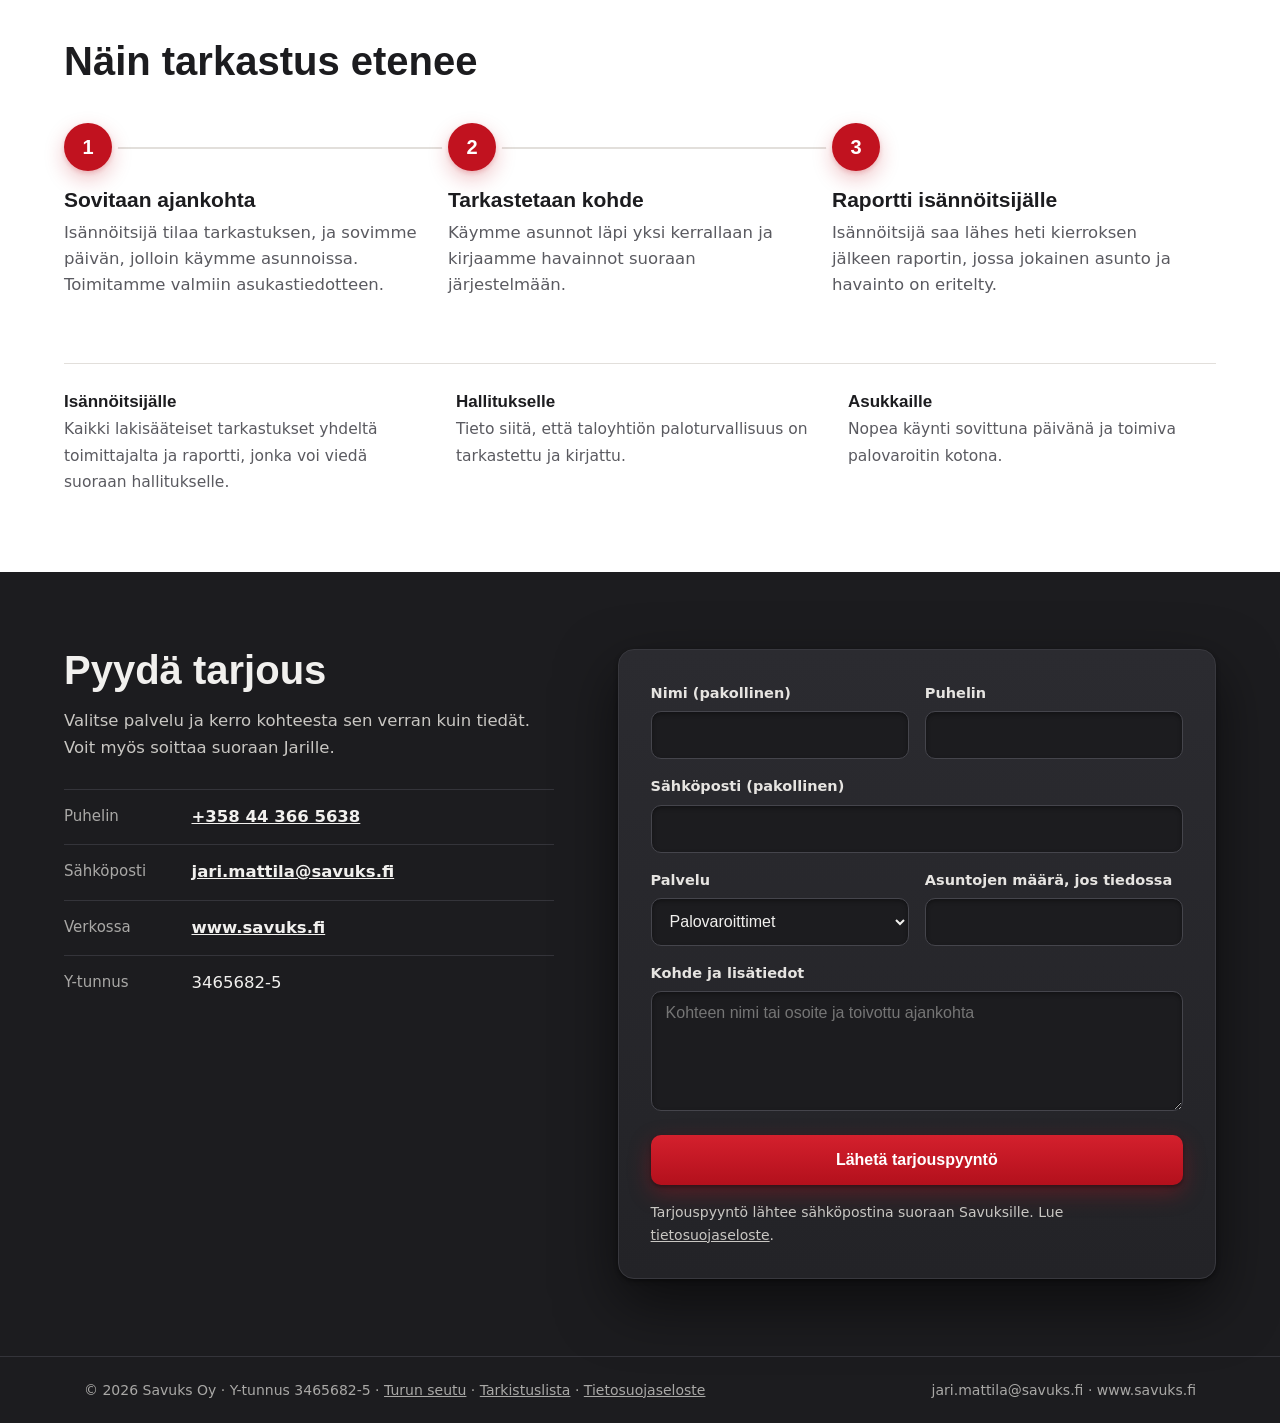
==== commit d3310e16: "Merge pull request #4 from Poinzi/miksi-savuks Miksi Savuks: kokemus, hinta, raportointi ja asukasti" ====
--- a/index.html
+++ b/index.html
@@ -101,6 +101,21 @@
   </div>
 </section>
 
+<section class="band" id="miksi">
+  <div class="wrap">
+    <h2>Miksi Savuks</h2>
+    <p class="sub">Palovaroitintarkastus on meille arkea. Olemme asentaneet kymmeniätuhansia palovaroittimia ja olleet mukana myös suurimmissa valtakunnallisissa urakoissa. Siksi satojen asuntojen kohdekin hoituu sovitussa aikataulussa ja ilman yllätyksiä.</p>
+    <div class="facts3" style="grid-template-columns:repeat(auto-fit,minmax(min(100%,300px),1fr))">
+      <article class="post"><h3>Kymmeniätuhansia varoittimia</h3><p>Kokemusta pienistä taloyhtiöistä valtakunnallisiin urakoihin. Jokainen asunto tarkastetaan yhtä huolellisesti.</p></article>
+      <article class="post"><h3>Raportti heti kierroksen jälkeen</h3><p>Isännöitsijä saa selkeän asuntokohtaisen raportin lähes heti tarkastuskierroksen jälkeen. Puutteet ja huomautukset näkyvät yhdellä silmäyksellä.</p></article>
+      <article class="post"><h3>6–10 € / varoitin + alv</h3><p>Tarkastuksen hinta sisältää raportoinnin ja kaikki kulut, joten piilokuluja ei tule. Uusintakäynti laskutetaan erikseen.</p></article>
+      <article class="post"><h3>Asukastiedote valmiina</h3><p>Toimitamme valmiin asukastiedotteen PDF:nä. Pohja on hyväksi havaittu, eikä isännöitsijän tarvitse kirjoittaa tiedotetta itse.</p></article>
+      <article class="post"><h3>Yksi sopimus, muistamme määräajat</h3><p>Hoidamme kohteen kaikki paloturvallisuustarkastukset yhdellä sopimuksella ja muistutamme, kun seuraava tarkastus erääntyy.</p></article>
+      <article class="post"><h3>Kysy tarjous kohteellesi</h3><p>Kerro osoite ja asuntojen määrä, niin saat tarjouksen nopeasti.</p><p style="margin-top:auto"><a class="btn p" href="#yhteystiedot">Pyydä tarjous</a></p></article>
+    </div>
+  </div>
+</section>
+
 <section class="band svc" id="palvelut">
   <div class="wrap">
     <h2>Palvelut</h2>
@@ -192,9 +207,9 @@
   <div class="wrap">
     <h2>Näin tarkastus etenee</h2>
     <div class="steps">
-      <div class="step"><div class="n">1</div><h3>Sovitaan ajankohta</h3><p>Isännöitsijä tilaa tarkastuksen, ja sovimme päivän, jolloin käymme asunnoissa.</p></div>
+      <div class="step"><div class="n">1</div><h3>Sovitaan ajankohta</h3><p>Isännöitsijä tilaa tarkastuksen, ja sovimme päivän, jolloin käymme asunnoissa. Toimitamme valmiin asukastiedotteen.</p></div>
       <div class="step"><div class="n">2</div><h3>Tarkastetaan kohde</h3><p>Käymme asunnot läpi yksi kerrallaan ja kirjaamme havainnot suoraan järjestelmään.</p></div>
-      <div class="step"><div class="n">3</div><h3>Raportti isännöitsijälle</h3><p>Isännöitsijä saa raportin, jossa jokainen asunto ja havainto on eritelty.</p></div>
+      <div class="step"><div class="n">3</div><h3>Raportti isännöitsijälle</h3><p>Isännöitsijä saa lähes heti kierroksen jälkeen raportin, jossa jokainen asunto ja havainto on eritelty.</p></div>
     </div>
     <div class="who">
       <div><b>Isännöitsijälle</b><span>Kaikki lakisääteiset tarkastukset yhdeltä toimittajalta ja raportti, jonka voi viedä suoraan hallitukselle.</span></div>
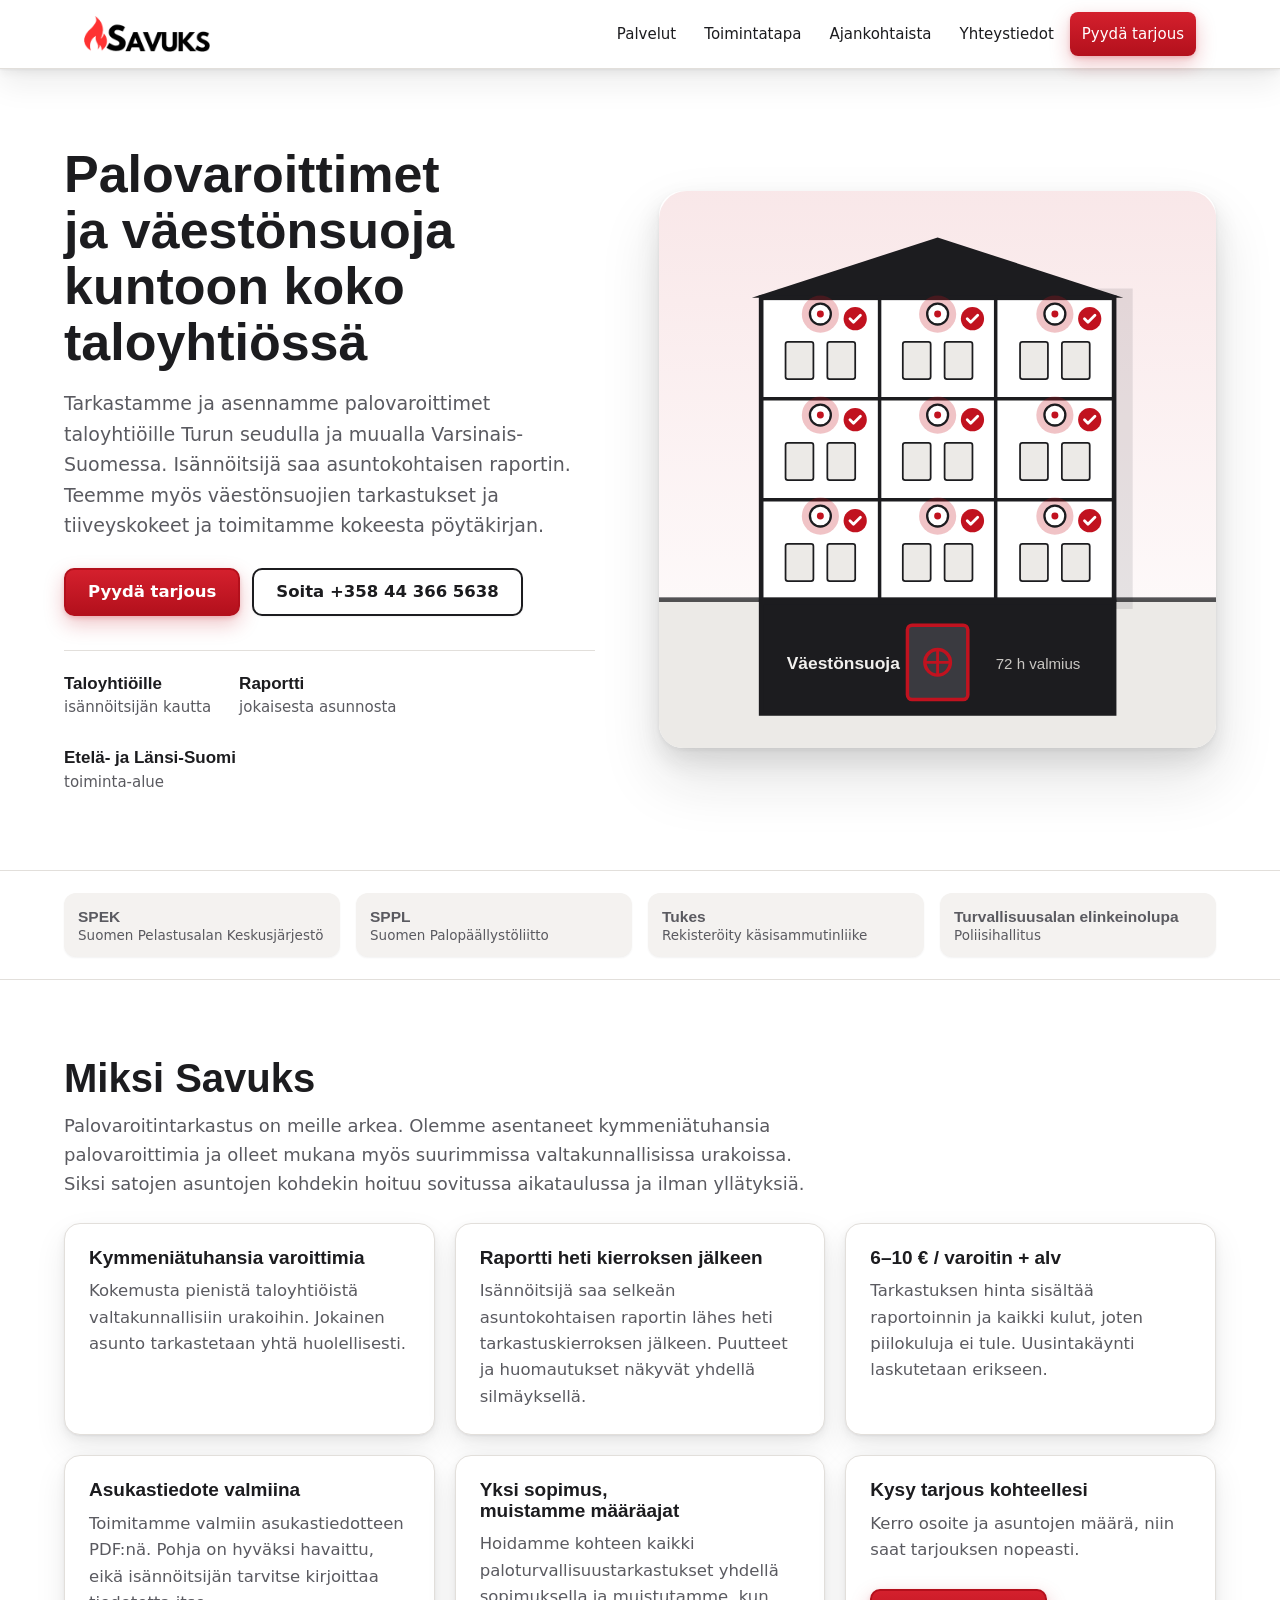
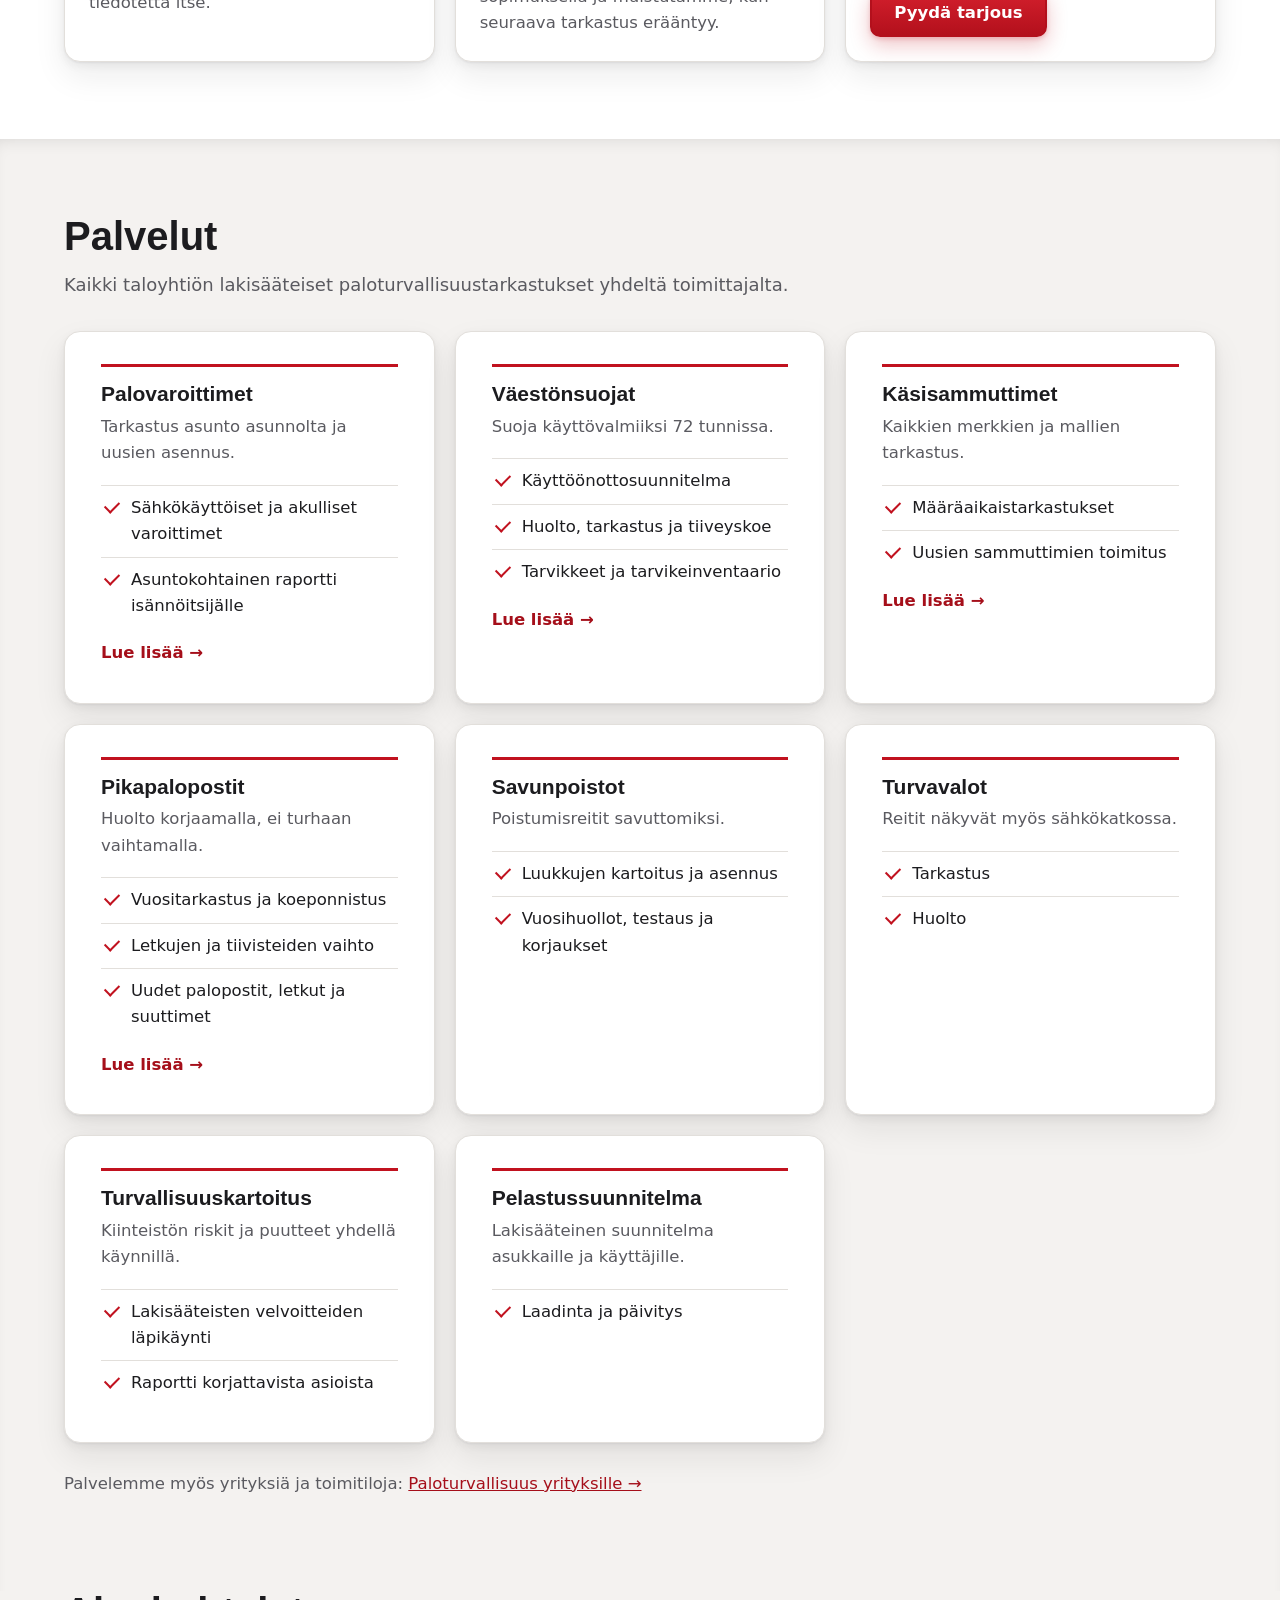
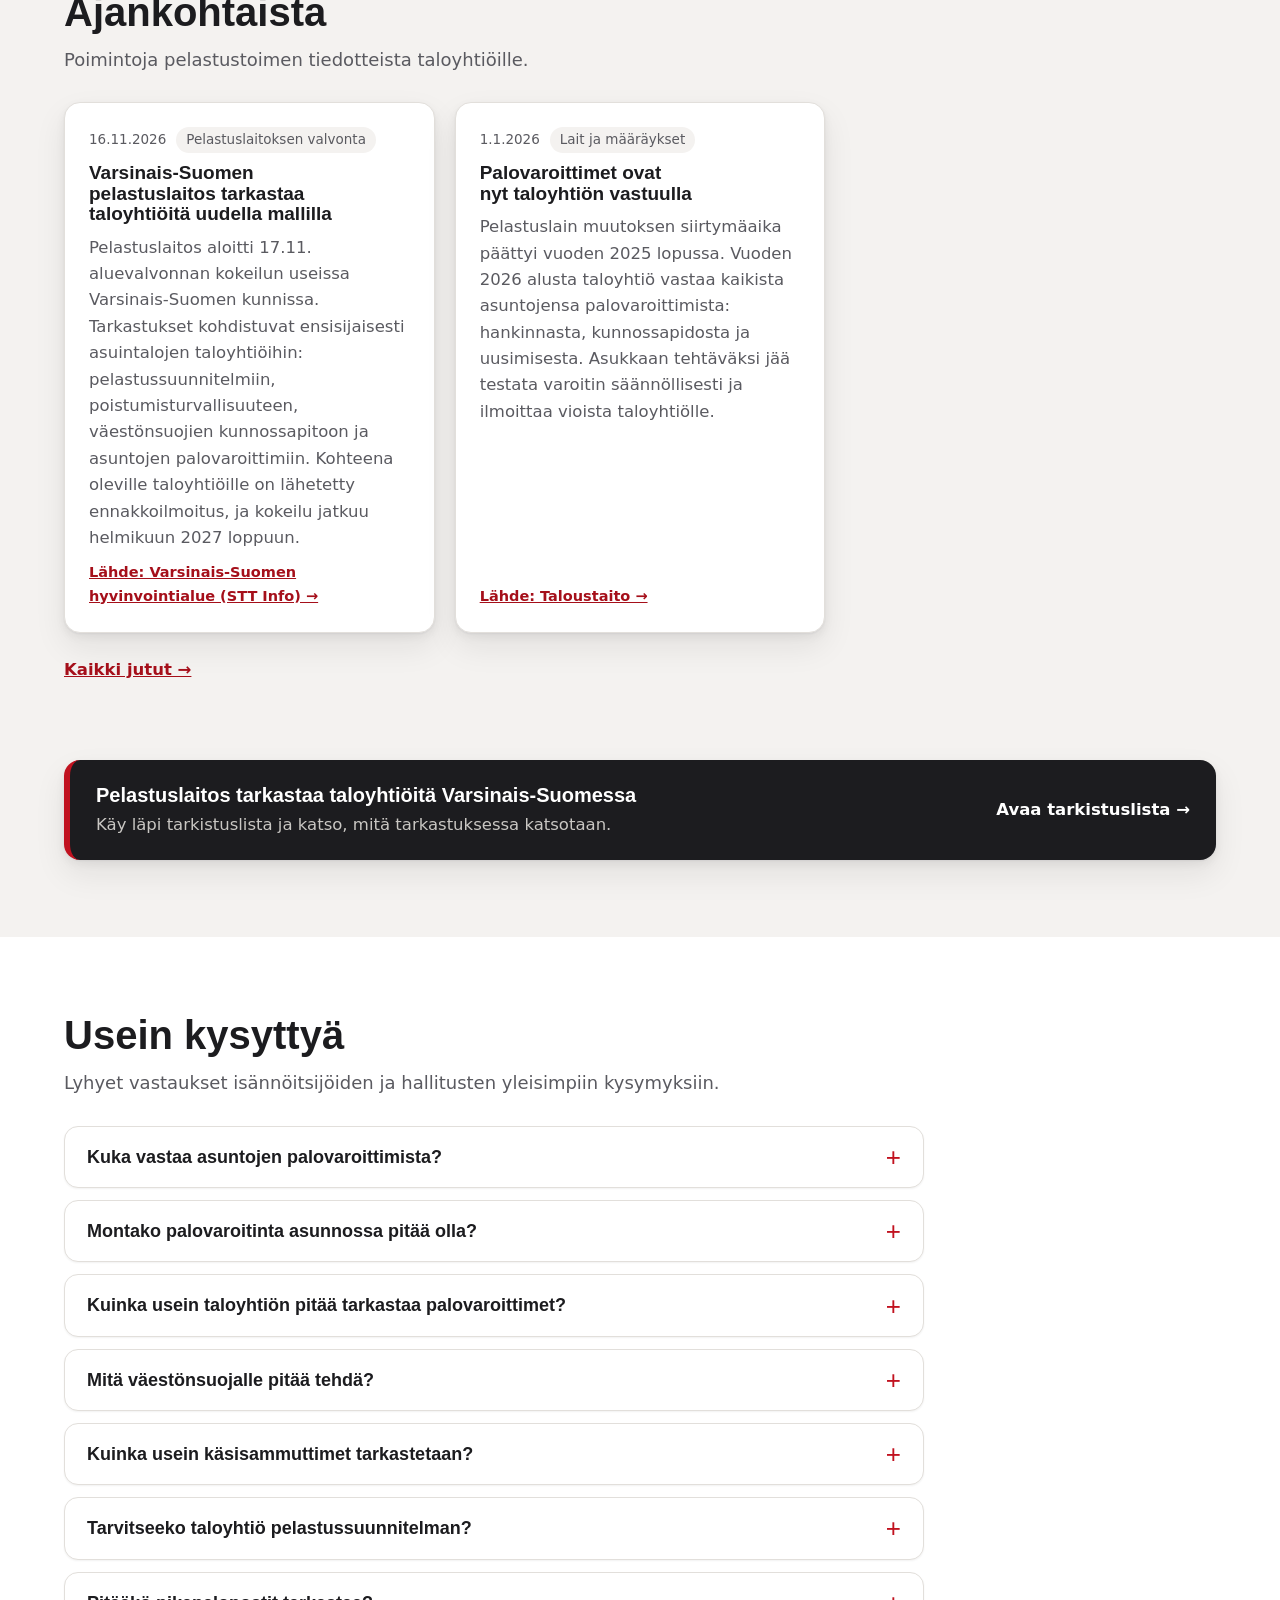
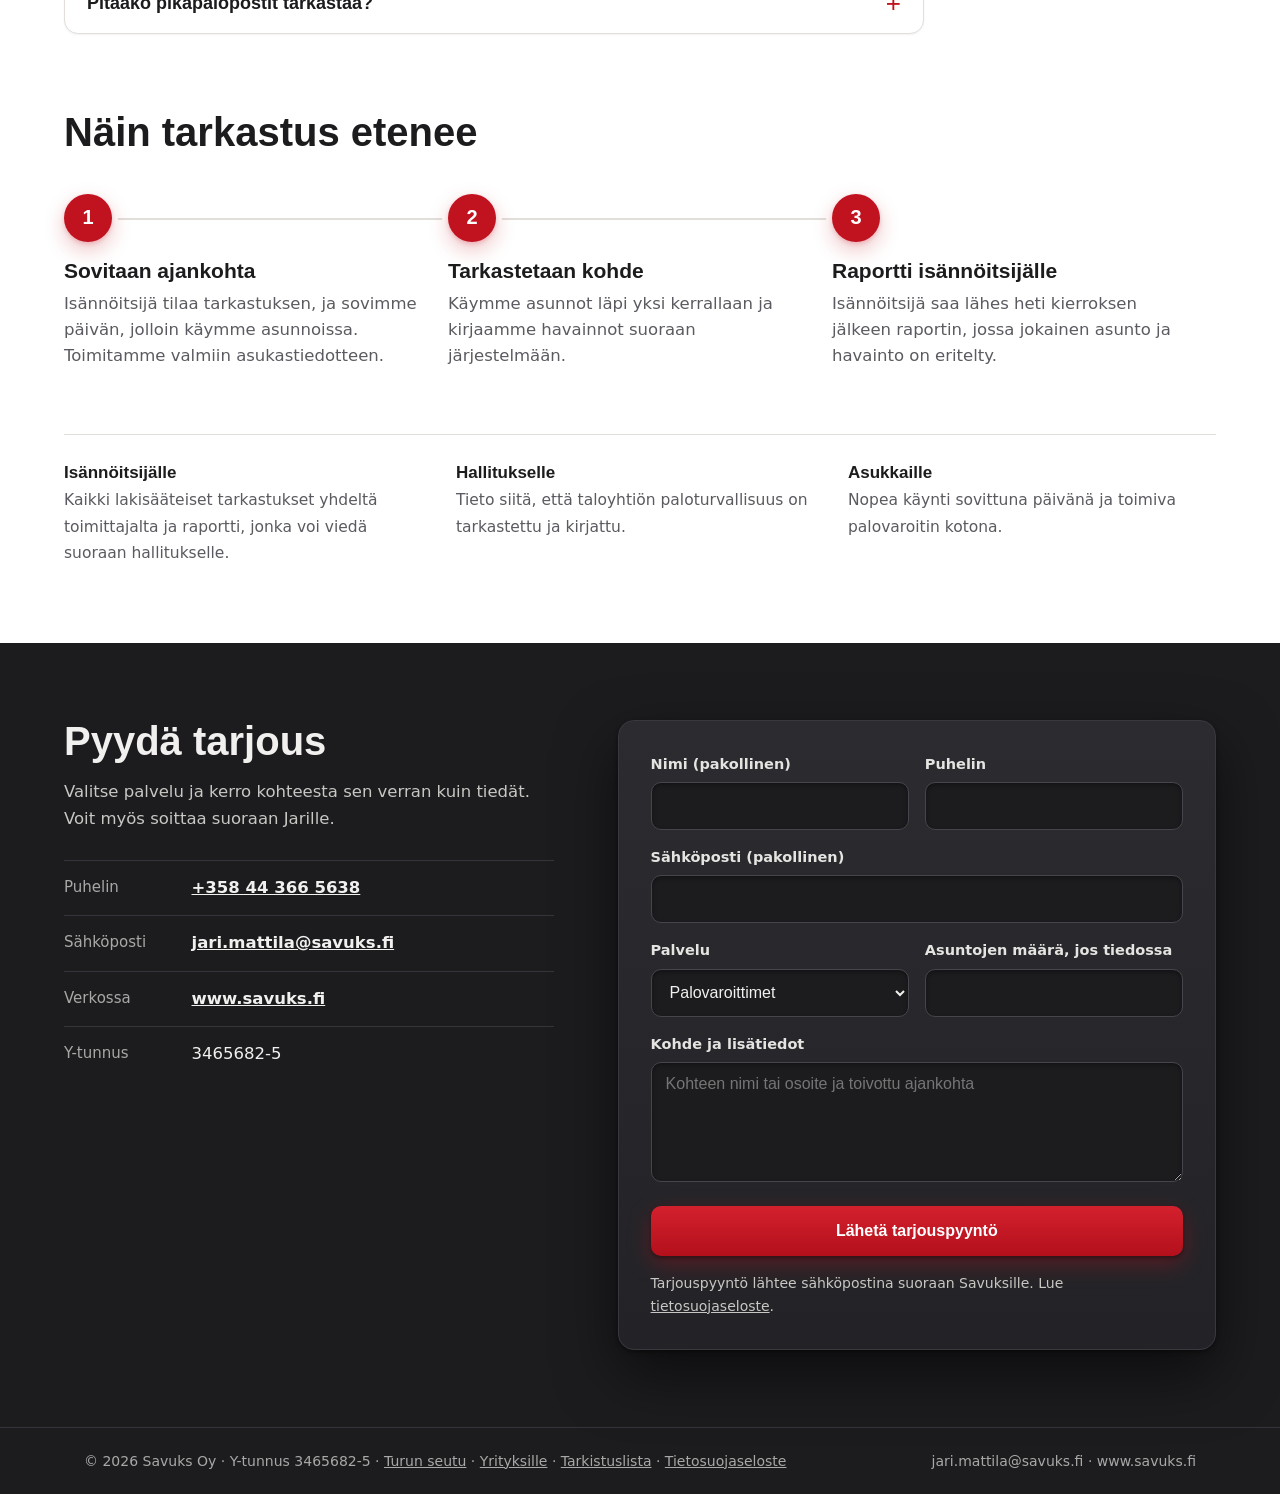
==== commit bd29a61b: "Yrityksille-sivu: paloturvallisuus yrityksille ja toimitiloille Uusi sivu yrityksille.html (6 palvel" ====
--- a/index.html
+++ b/index.html
@@ -166,6 +166,7 @@
         <ul><li>Laadinta ja päivitys</li></ul>
       </article>
     </div>
+    <p class="others">Palvelemme myös yrityksiä ja toimitiloja: <a href="yrityksille.html">Paloturvallisuus yrityksille →</a></p>
   </div>
 </section>
 
@@ -264,7 +265,7 @@
 
 <footer>
   <div class="wrap">
-    <span>© <span id="y">2026</span> Savuks Oy · Y-tunnus 3465682-5 · <a href="turun-seutu.html">Turun seutu</a> · <a href="tarkistuslista.html">Tarkistuslista</a> · <a href="tietosuoja.html">Tietosuojaseloste</a></span>
+    <span>© <span id="y">2026</span> Savuks Oy · Y-tunnus 3465682-5 · <a href="turun-seutu.html">Turun seutu</a> · <a href="yrityksille.html">Yrityksille</a> · <a href="tarkistuslista.html">Tarkistuslista</a> · <a href="tietosuoja.html">Tietosuojaseloste</a></span>
     <span>jari.mattila@savuks.fi · www.savuks.fi</span>
   </div>
 </footer>
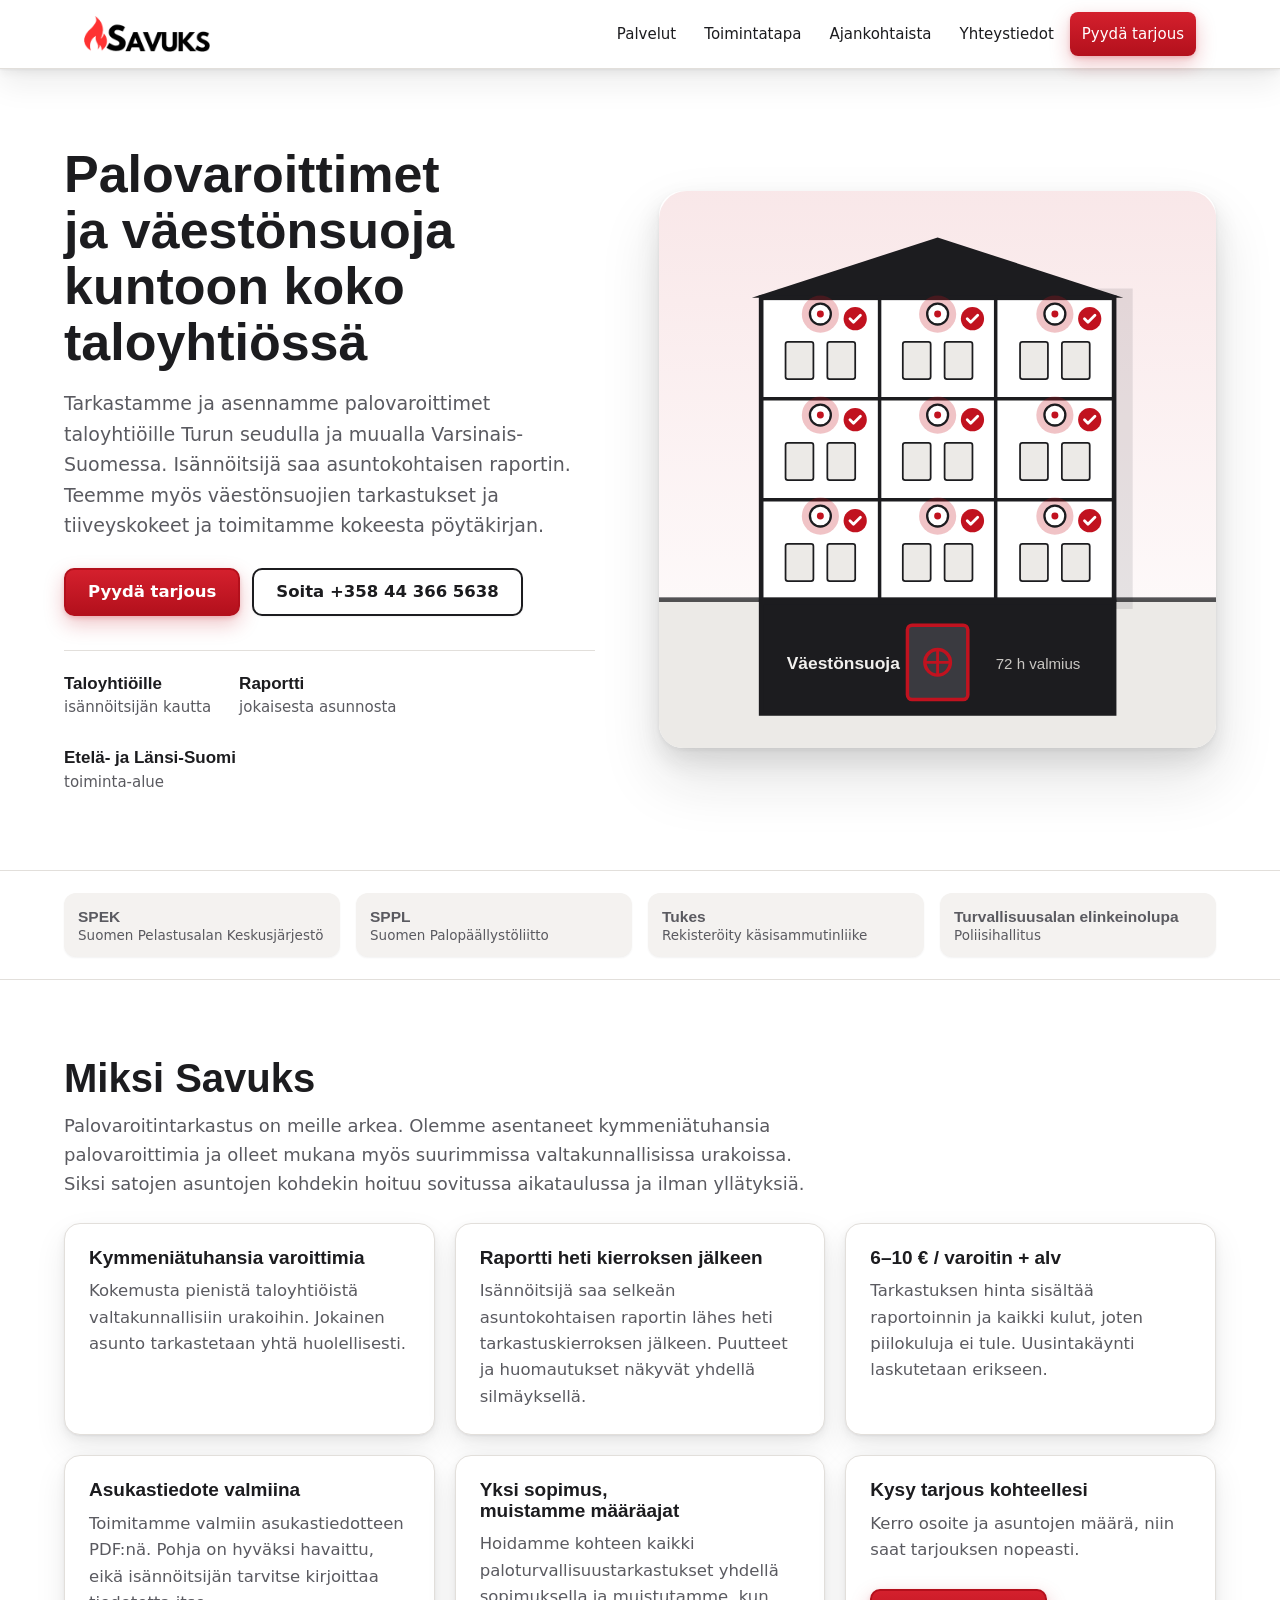
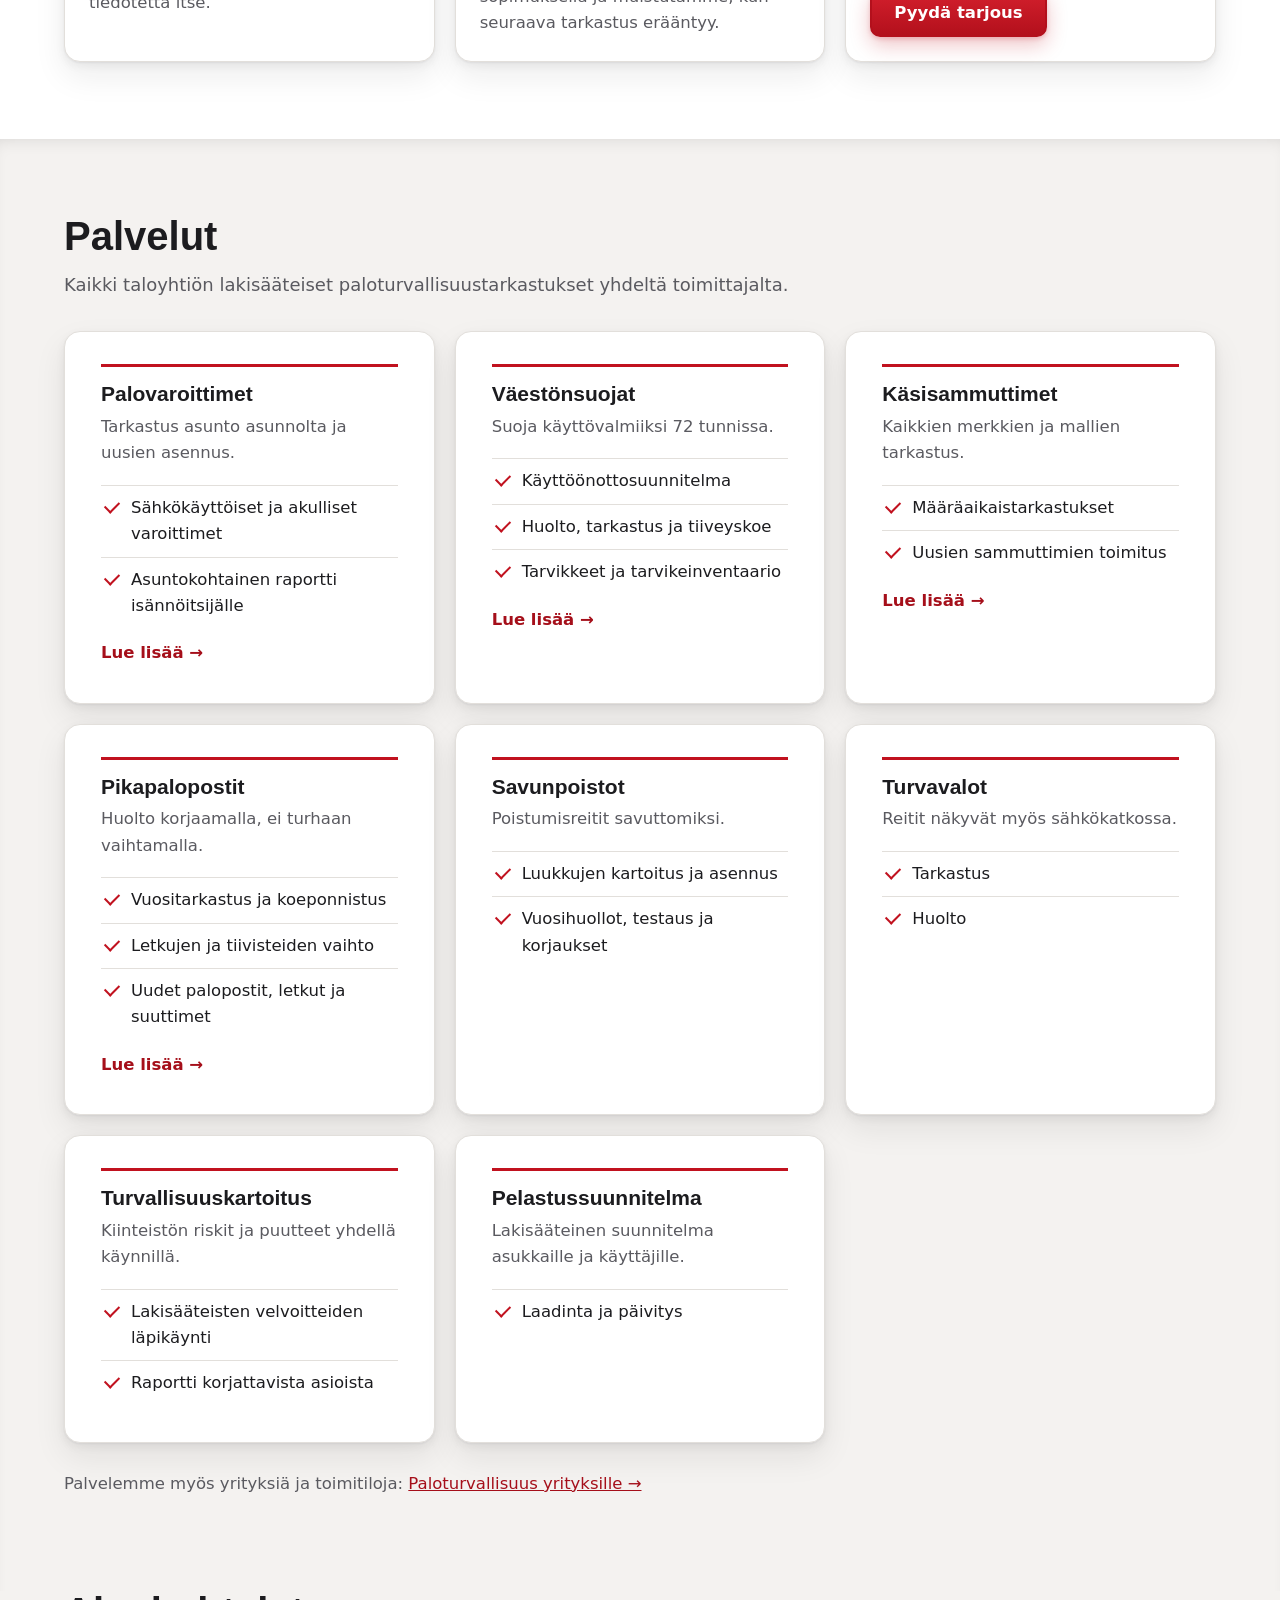
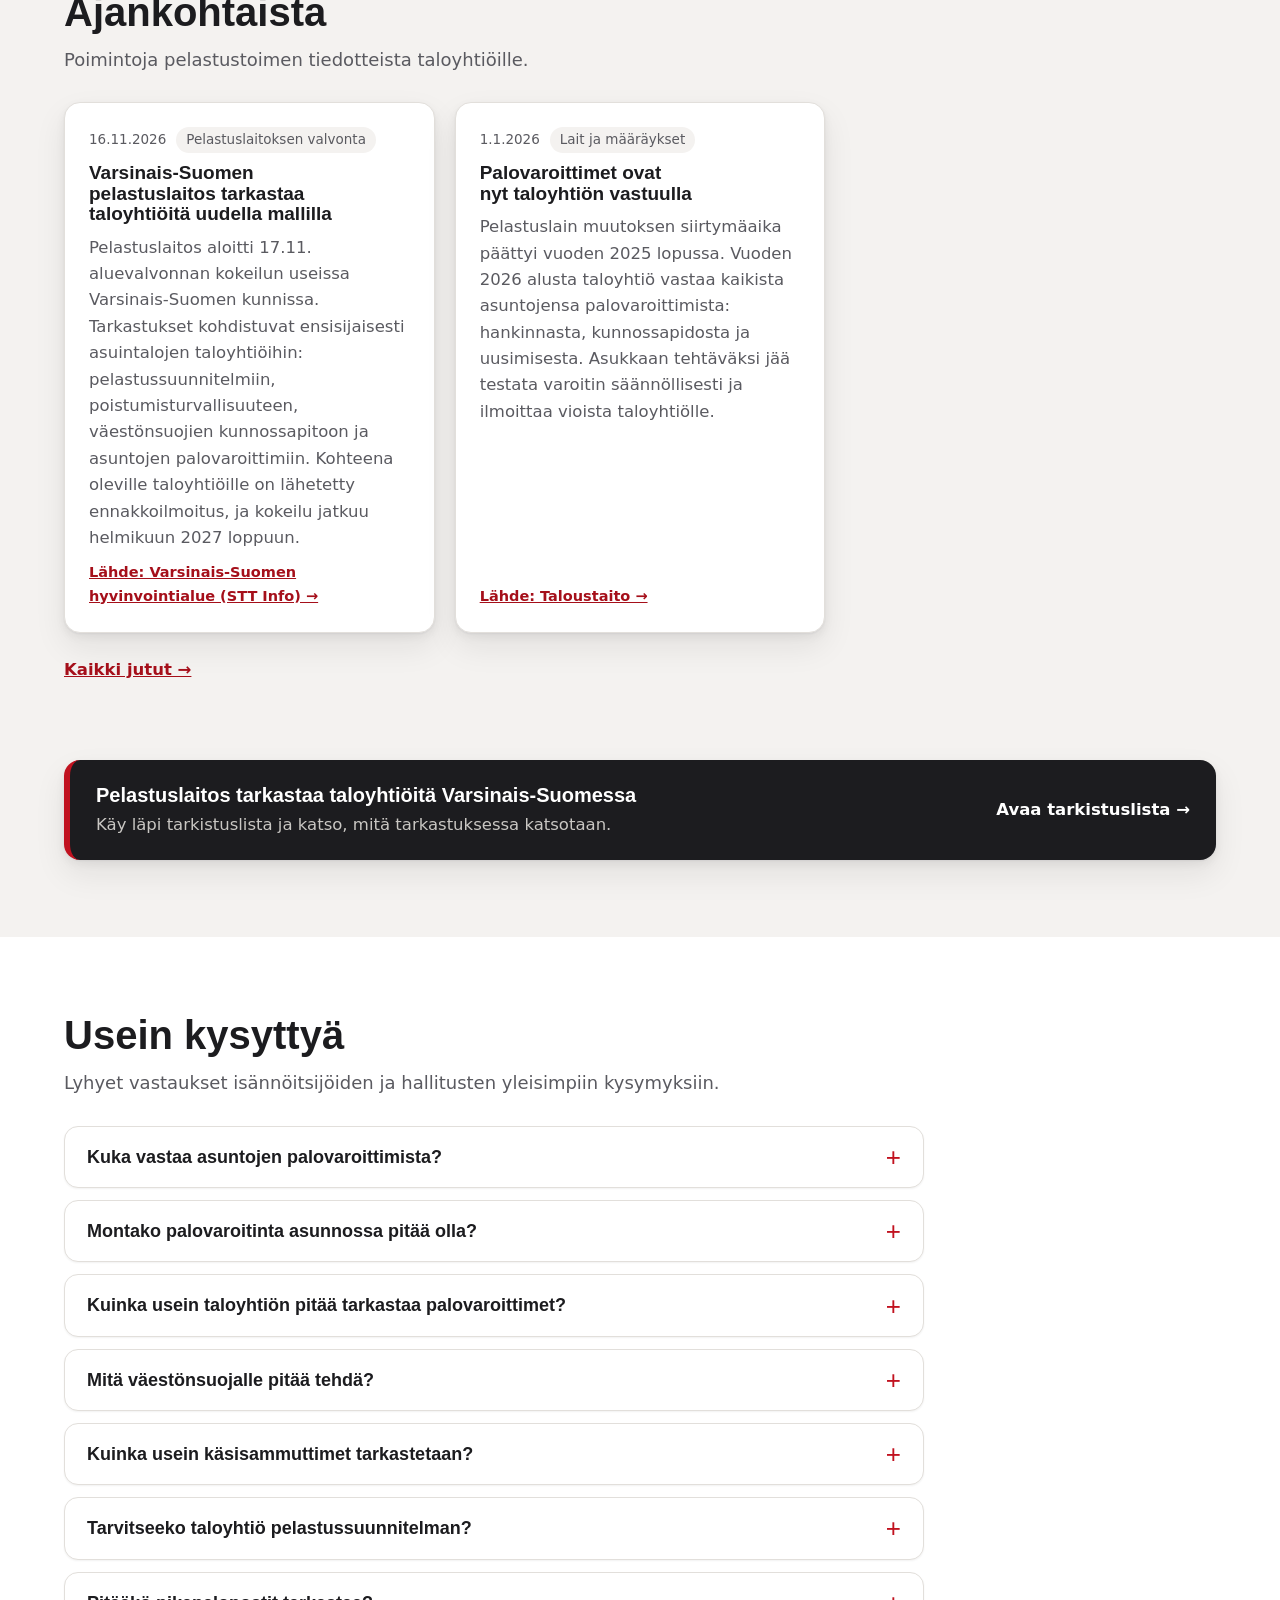
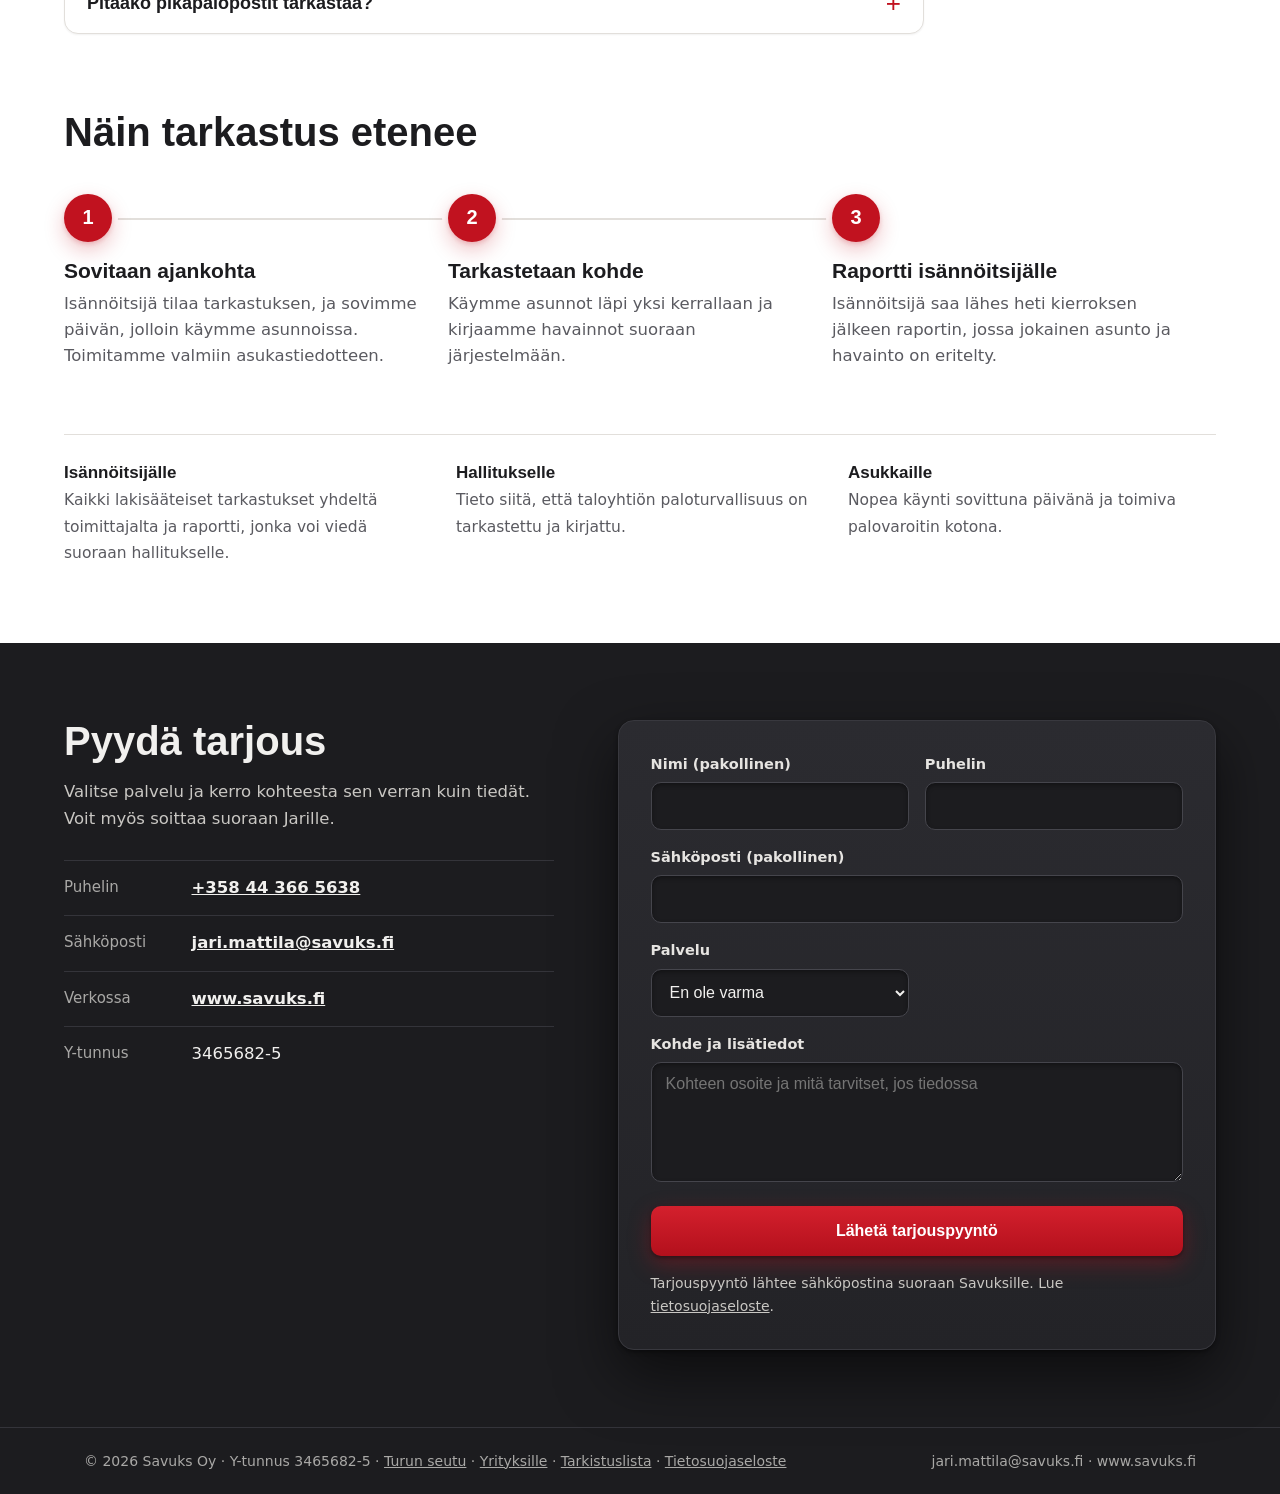
==== commit eab90a49: "Yksinkertaista tarjouslomake palvelun mukaan" ====
--- a/index.html
+++ b/index.html
@@ -241,6 +241,7 @@
       <div class="row2">
         <div><label for="palvelu">Palvelu</label>
           <select id="palvelu" name="palvelu">
+            <option>En ole varma</option>
             <option>Palovaroittimet</option>
             <option>Väestönsuojat</option>
             <option>Käsisammuttimet</option>
@@ -251,9 +252,9 @@
             <option>Pelastussuunnitelma</option>
             <option>Useampi palvelu</option>
           </select></div>
-        <div><label for="asunnot">Asuntojen määrä, jos tiedossa</label><input id="asunnot" name="asunnot" inputmode="numeric"></div>
+        <div id="asuntomaara" hidden><label for="asunnot">Asuntojen määrä, jos tiedossa</label><input id="asunnot" name="asunnot" inputmode="numeric"></div>
       </div>
-      <div><label for="viesti">Kohde ja lisätiedot</label><textarea id="viesti" name="viesti" placeholder="Kohteen nimi tai osoite ja toivottu ajankohta"></textarea></div>
+      <div><label for="viesti">Kohde ja lisätiedot</label><textarea id="viesti" name="viesti" placeholder="Kohteen osoite ja mitä tarvitset, jos tiedossa"></textarea></div>
       <div class="hp" aria-hidden="true"><label for="sivusto">Jätä tyhjäksi</label><input id="sivusto" name="sivusto" tabindex="-1" autocomplete="off"></div>
       <button type="submit" id="laheta">Lähetä tarjouspyyntö</button>
       <p id="lomake-tila" role="status"></p>
@@ -296,23 +297,42 @@
   };
   const mailto = () => {
     const body = ["Nimi: " + v("nimi"), "Puhelin: " + v("puh"), "Sähköposti: " + v("email"),
-      "Palvelu: " + v("palvelu"), "Asuntoja: " + v("asunnot"), "", v("viesti")].join("\n");
+      "Palvelu: " + v("palvelu"), ...(apartmentCount() ? ["Asuntoja: " + apartmentCount()] : []), "", v("viesti")].join("\n");
     return "mailto:jari.mattila@savuks.fi?subject=" + encodeURIComponent("Tarjouspyyntö: " + v("palvelu")) + "&body=" + encodeURIComponent(body);
   };
+  const service = document.getElementById("palvelu");
+  const apartmentRow = document.getElementById("asuntomaara");
+  const details = document.getElementById("viesti");
+  const hints = {
+    Palovaroittimet: "Kohteen osoite ja toivottu ajankohta, jos tiedossa",
+    Väestönsuojat: "Kohteen osoite ja mitä suojaan tarvitaan, jos tiedossa",
+    Käsisammuttimet: "Kohteen osoite ja sammuttimien arvioitu määrä, jos tiedossa",
+    Pikapalopostit: "Kohteen osoite ja pikapalopostien arvioitu määrä, jos tiedossa",
+    Turvavalot: "Kohteen osoite ja turvavalojen arvioitu määrä, jos tiedossa",
+    Savunpoistot: "Kohteen osoite ja savunpoistolaitteiden arvioitu määrä, jos tiedossa"
+  };
+  const defaultHint = details.placeholder;
+  const apartmentCount = () => service.value === "Palovaroittimet" ? v("asunnot") : "";
+  const updateForm = () => {
+    apartmentRow.hidden = service.value !== "Palovaroittimet";
+    details.placeholder = hints[service.value] || defaultHint;
+  };
+  service.addEventListener("change", updateForm);
   try {
     const pv = new URLSearchParams(location.search).get("palvelu");
     const sel = document.getElementById("palvelu");
     if (pv && [...sel.options].some((o) => o.text === pv)) sel.value = pv;
   } catch (e) {}
+  updateForm();
   f.addEventListener("submit", async (e) => {
     e.preventDefault();
     if (!v("nimi") || !/^[^\s@]+@[^\s@]+\.[^\s@]+$/.test(v("email"))) { ilmoita("Täytä nimi ja toimiva sähköpostiosoite.", true); return; }
     btn.disabled = true; btn.textContent = "Lähetetään…";
     try {
       const r = await fetch("/api/tarjous", { method: "POST", headers: { "Content-Type": "application/json" },
-        body: JSON.stringify({ nimi: v("nimi"), email: v("email"), puh: v("puh"), palvelu: v("palvelu"), asunnot: v("asunnot"), viesti: v("viesti"), sivusto: v("sivusto"), gclid: new URLSearchParams(location.search).get("gclid") || "" }) });
+        body: JSON.stringify({ nimi: v("nimi"), email: v("email"), puh: v("puh"), palvelu: v("palvelu"), asunnot: apartmentCount(), viesti: v("viesti"), sivusto: v("sivusto"), gclid: new URLSearchParams(location.search).get("gclid") || "" }) });
       const d = await r.json().catch(() => ({}));
-      if (r.ok && d.ok) { f.reset(); ilmoita("Kiitos! Tarjouspyyntösi on lähetetty. Otamme yhteyttä antamaasi sähköpostiosoitteeseen tai puhelinnumeroon."); }
+      if (r.ok && d.ok) { f.reset(); updateForm(); ilmoita("Kiitos! Tarjouspyyntösi on lähetetty. Otamme yhteyttä antamaasi sähköpostiosoitteeseen tai puhelinnumeroon."); }
       else ilmoita((d.virhe || "Lähetys epäonnistui.") + " Voit myös soittaa +358 44 366 5638.", true, r.status >= 500 ? mailto() : null);
     } catch (err) {
       ilmoita("Lähetys epäonnistui. Voit myös soittaa +358 44 366 5638.", true, mailto());
